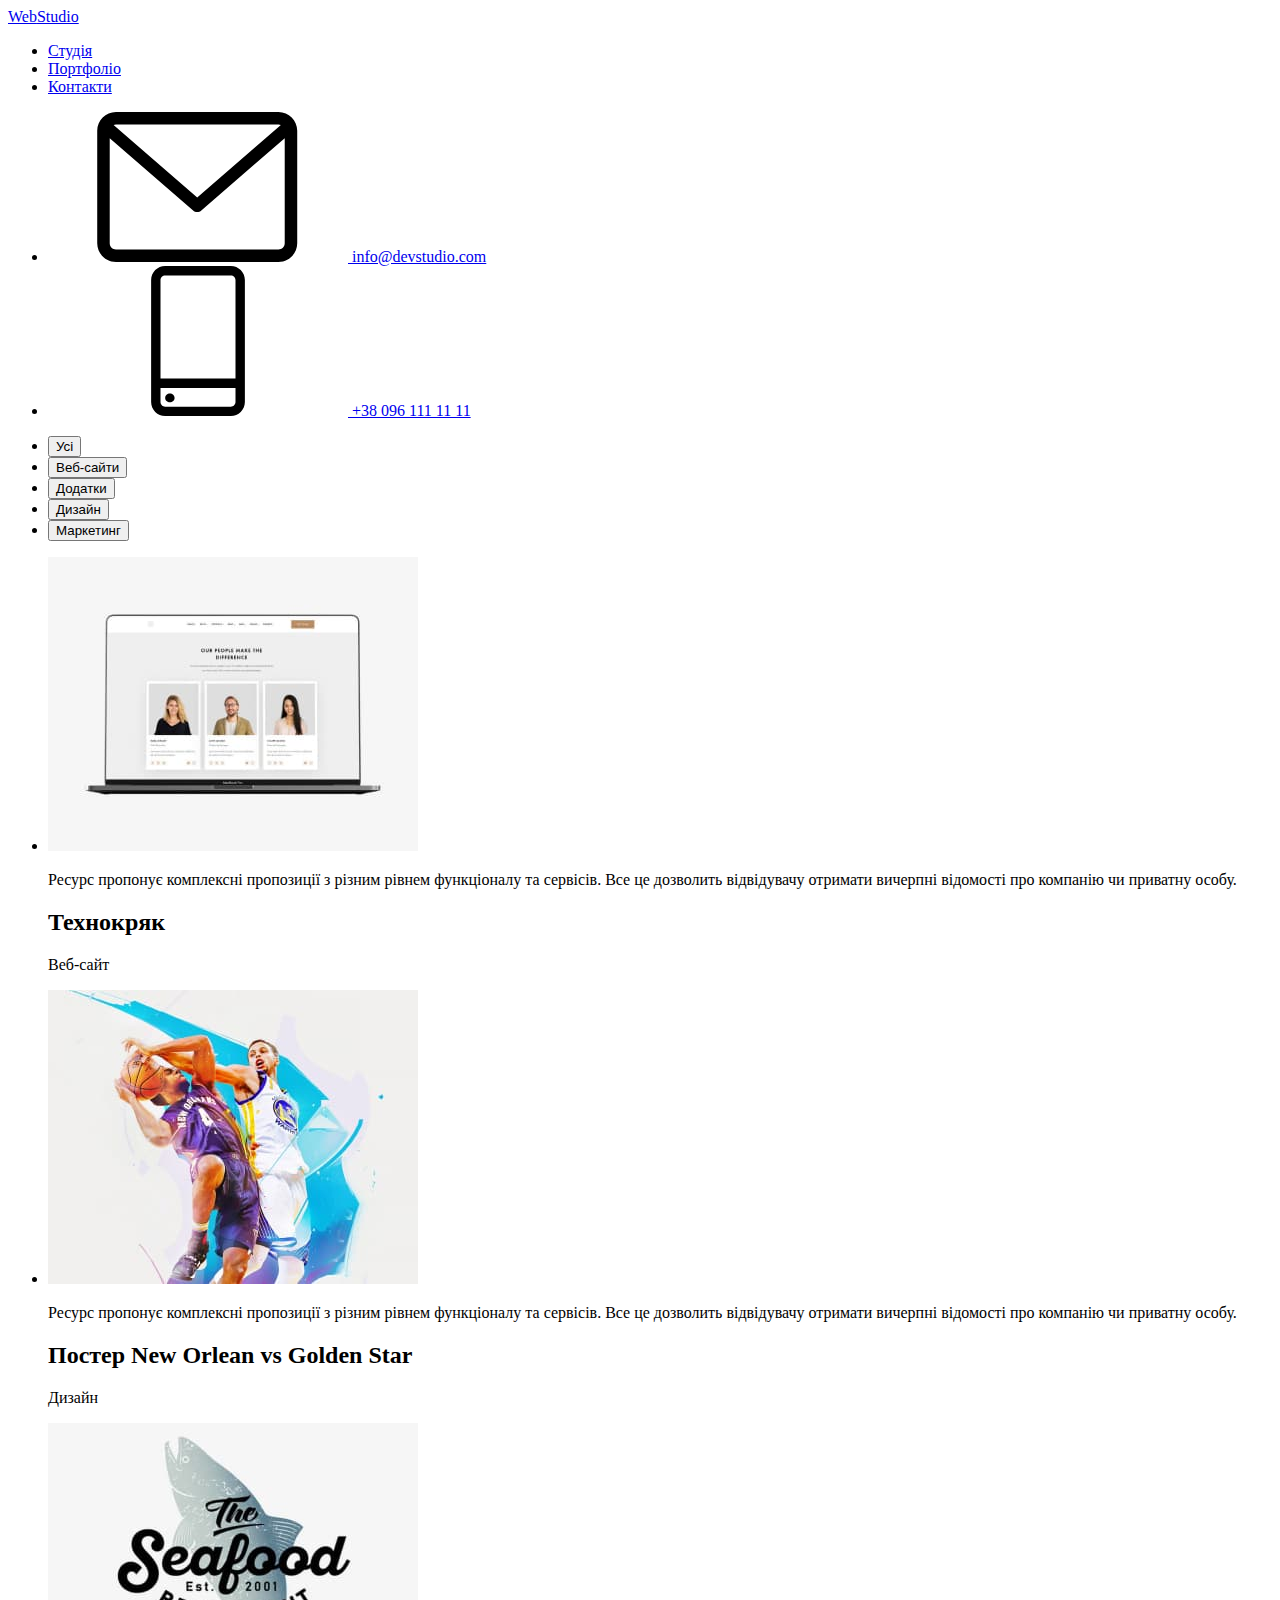
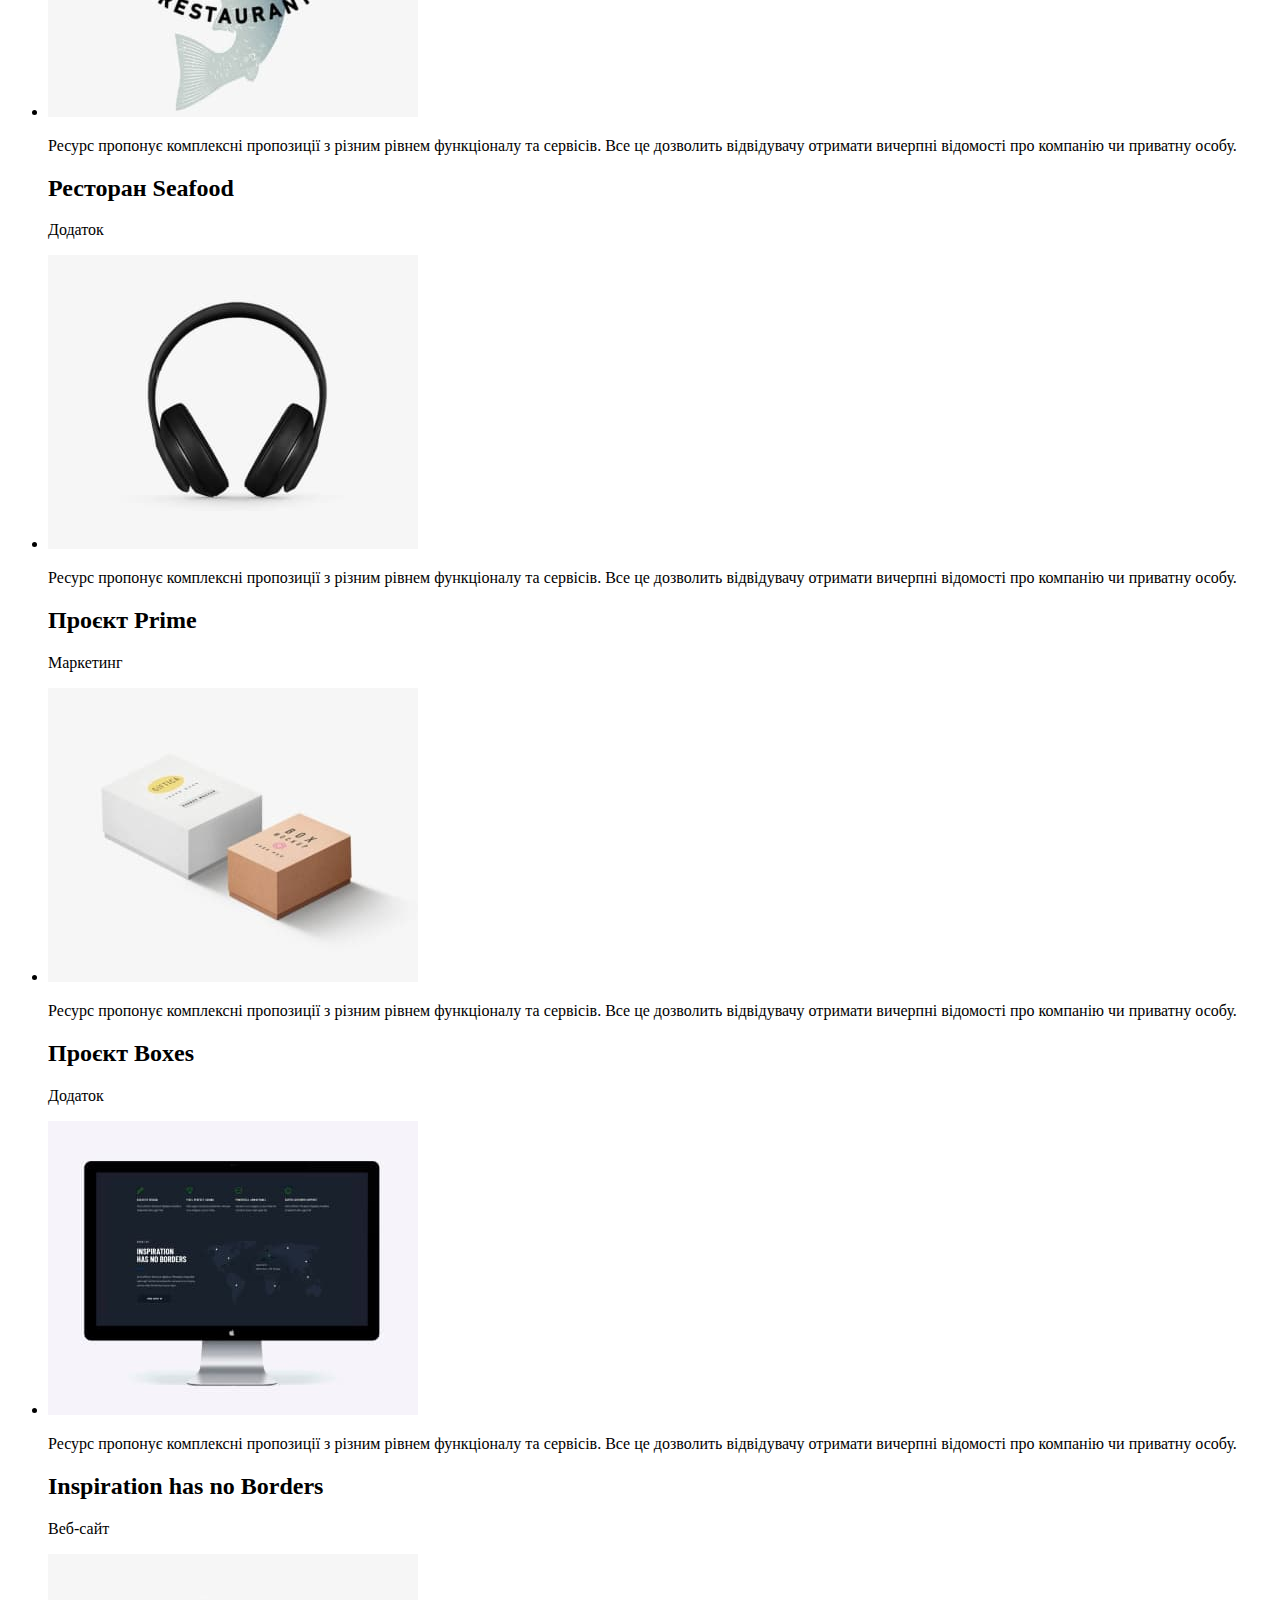
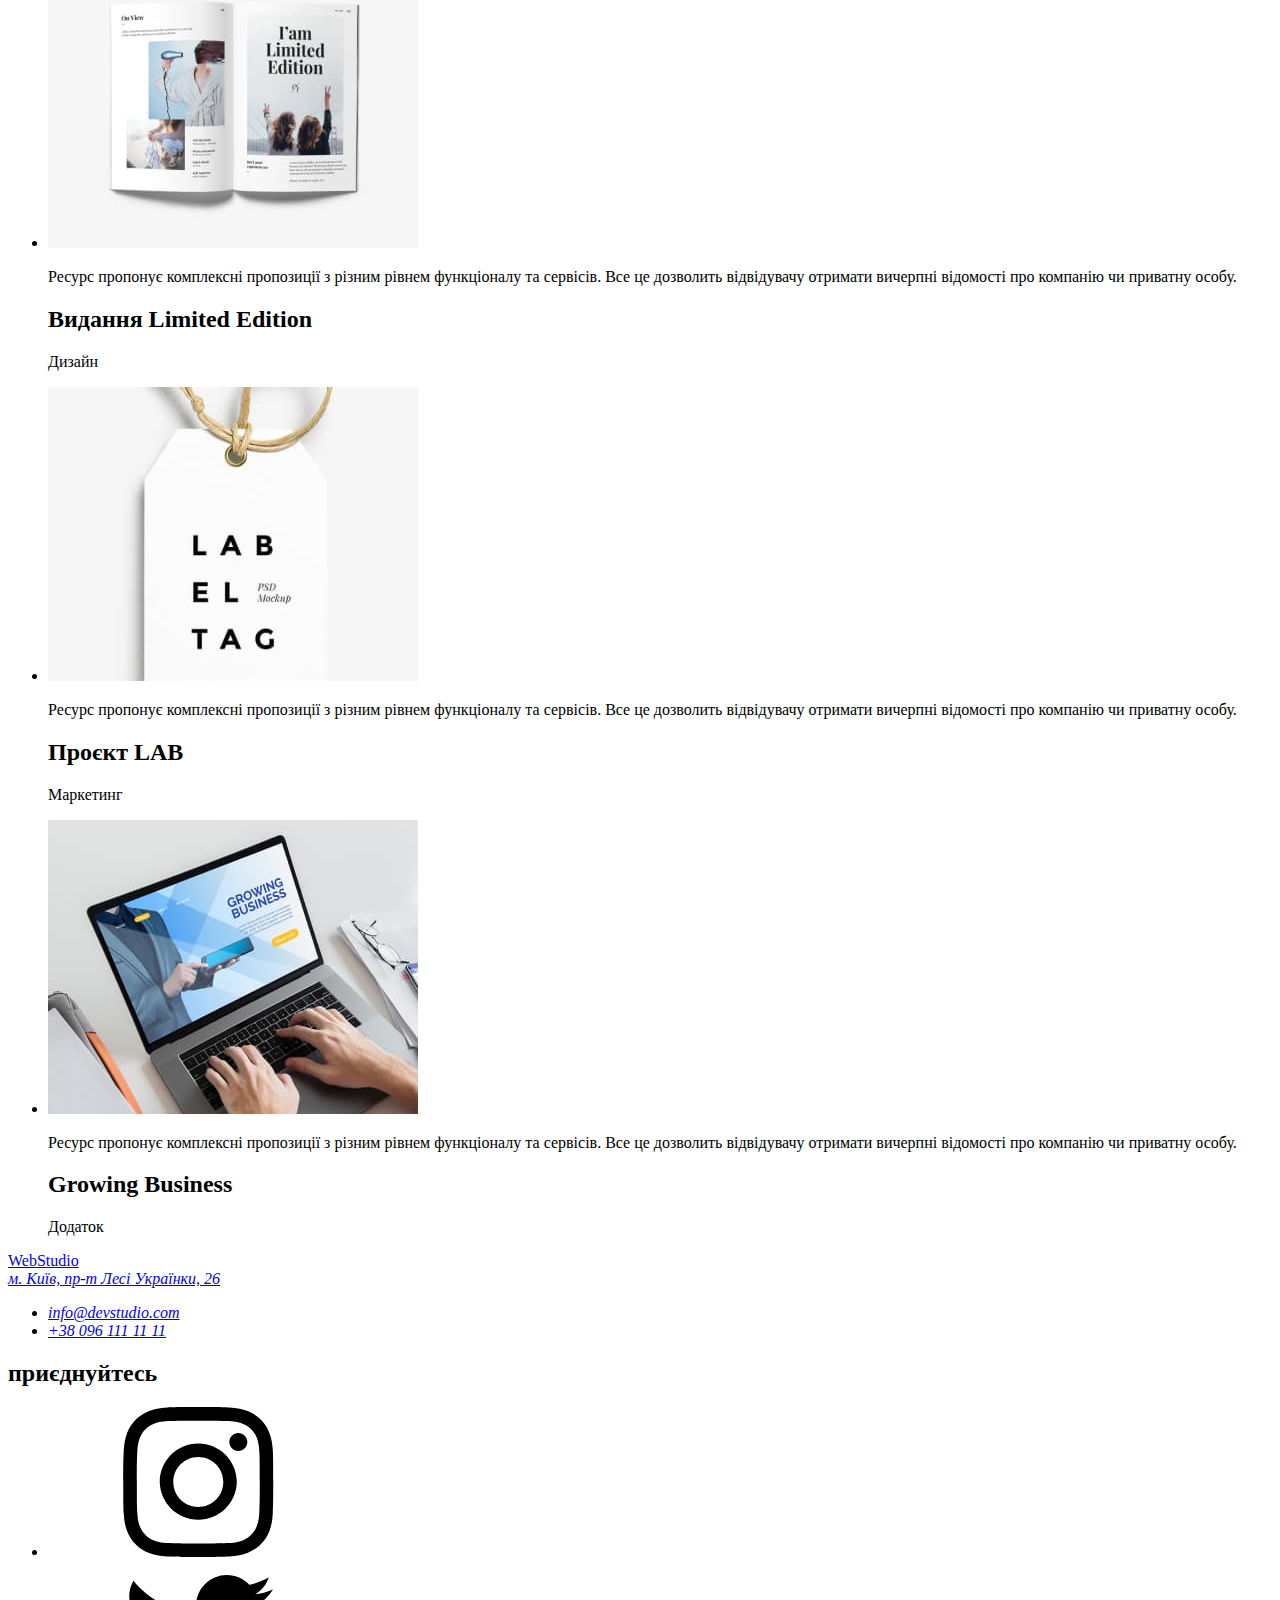
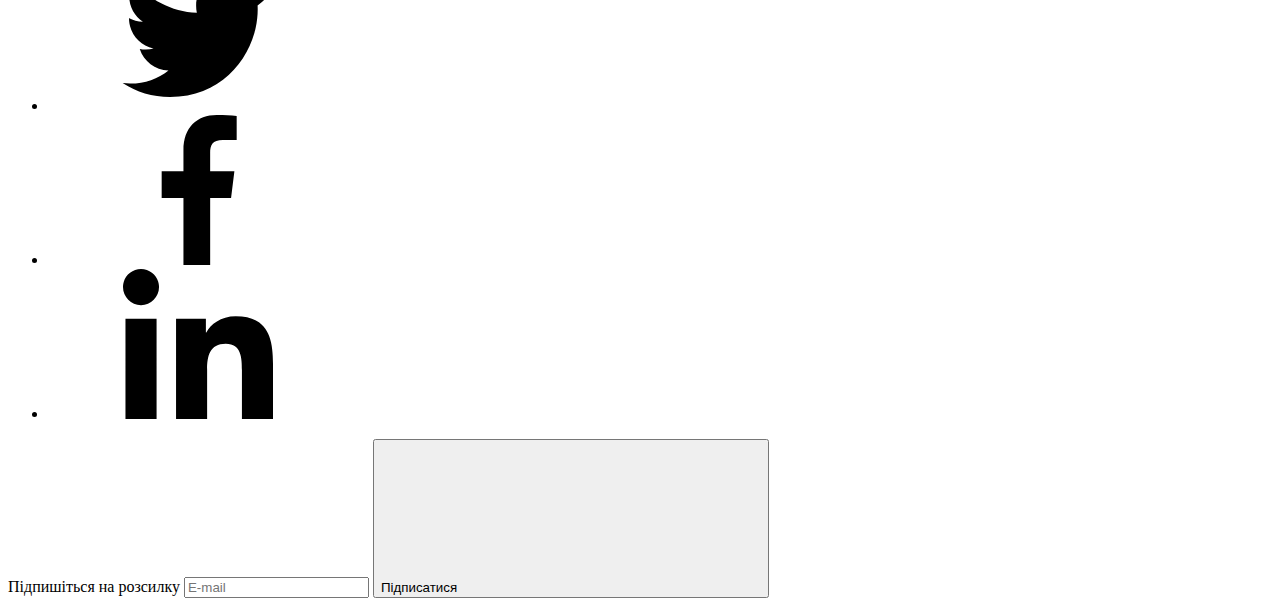
==== pages/portfolio.html @ e368ebe8 "merr" ====
<!DOCTYPE html>
<html lang="en">
  <head>
    <meta charset="UTF-8" />
    <meta name="viewport" content="width=device-width, initial-scale=1.0" />
    <title>WebStudio</title>
    <link rel="preconnect" href="https://fonts.googleapis.com" />
    <link rel="preconnect" href="https://fonts.gstatic.com" crossorigin />
    <link
    href="https://fonts.googleapis.com/css2?family=Raleway:ital,wght@0,100..900;1,100..900&family=Roboto:ital,wght@0,100;0,300;0,400;0,500;0,700;0,900;1,100;1,300;1,400;1,500;1,700;1,900&display=swap"
    rel="stylesheet"
    />
    <link rel="stylesheet" href="https://cdnjs.cloudflare.com/ajax/libs/modern-normalize/2.0.0/modern-normalize.min.css" integrity="sha512-4xo8blKMVCiXpTaLzQSLSw3KFOVPWhm/TRtuPVc4WG6kUgjH6J03IBuG7JZPkcWMxJ5huwaBpOpnwYElP/m6wg==" crossorigin="anonymous" referrerpolicy="no-referrer" />
    <link rel="stylesheet" href="../style/main.min.css" />
  </head>
  <body>
    <header class="header">
      <div class="container box">
        <a class="header-logo" href="/index.html"
          ><span class="header-web">Web</span>Studio</a
        >
        <nav class="header-nav">
          <ul class="nav-list">
            <li class="nav-link">
              <a class="nav-item " href="../index.html">Студія</a>
            </li>
            <li class="nav-link">
              <a class="nav-item current" href="../pages/portfolio.html">Портфоліо</a>
            </li>
            <li class="nav-link"><a class="nav-item" href="#">Контакти</a></li>
          </ul>
        </nav>
        <ul class="header-list">
          <li class="header-link">
              <a class="header-item" href="mailto:info@devstudio.com"
              > <svg class="header-icon head-svg">
              <use href="../images/symbol-defs.svg#icon-poshta"></use>
            </svg> <span class="header-span">info@devstudio.com</span></a>
          </li>
          <li class="hader-link">
            <a class="header-item" href="tel:+380961111111"
              ><svg class="header-icon">
              <use href="../images/symbol-defs.svg#icon-phone"></use>
            </svg> <span class="header-span"> +38 096 111 11 11</span></a>
          </li>
        </ul>
      </div>
    </header>
  <main class="main">
    <!-- Секція фото -->
    <section class="photo">
      <div class="container">
        <ul class="phooto-list">
          <li class="phooto-link">
            <button type="button" class="photo-btn">Усі</button>
          </li>
          <li class="phooto-link">
            <button type="button" class="photo-btn">Веб-сайти</button>
          </li>
          <li class="phooto-link">
            <button type="button" class="photo-btn">Додатки</button>
          </li>
          <li class="phooto-link">
            <button type="button" class="photo-btn">Дизайн</button>
          </li>
          <li class="phooto-link">
            <button type="button" class="photo-btn">Маркетинг</button>
          </li>
        </ul>
        <ul class="photo-list">
          <li class="photo-link">
            <div class="icon-bax">
            <img src="../images/tehnokruk.jpg" alt="Ноутбук" class="photo-img" />
            <div class="overlay">
              <p class="over-text">Ресурс пропонує комплексні пропозиції з різним рівнем функціоналу та сервісів. Все це дозволить відвідувачу отримати вичерпні відомості про компанію чи приватну особу.</p>
            </div>
            </div>
            <div class="photo-box">
            <h2 class="photo-title">Технокряк</h2>
            <p class="photo-text">Веб-сайт</p>
            </div>
          </li>
          <li class="photo-link">
            <div class="icon-bax">
            <img src="../images/basketball.jpg" alt="Баскетбол" class="photo-img" />
             <div class="overlay">
              <p class="over-text">Ресурс пропонує комплексні пропозиції з різним рівнем функціоналу та сервісів. Все це дозволить відвідувачу отримати вичерпні відомості про компанію чи приватну особу.</p>
            </div>
            </div>
            <div class="photo-box">
            <h2 class="photo-title">Постер New Orlean vs Golden Star</h2>
            <p class="photo-text">Дизайн</p>
            </div>
          </li>
          <li class="photo-link">
            <div class="icon-bax">
            <img
              src="../images/restoran_seafood.jpg"
              alt="Логотип Seafood"
              class="photo-img"
            />
             <div class="overlay">
              <p class="over-text">Ресурс пропонує комплексні пропозиції з різним рівнем функціоналу та сервісів. Все це дозволить відвідувачу отримати вичерпні відомості про компанію чи приватну особу.</p>
            </div>
            </div>
            <div class="photo-box">
            <h2 class="photo-title">Ресторан Seafood</h2>
            <p class="photo-text">Додаток</p>
            </div>
          </li>
          <li class="photo-link">
            <div class="icon-bax">
            <img
              src="../images/proekt_prime.jpg"
              alt="Навушники"
              class="photo-img"
            />
             <div class="overlay">
              <p class="over-text">Ресурс пропонує комплексні пропозиції з різним рівнем функціоналу та сервісів. Все це дозволить відвідувачу отримати вичерпні відомості про компанію чи приватну особу.</p>
            </div>
            </div>
            <div class="photo-box">
            <h2 class="photo-title">Проєкт Prime</h2>
            <p class="photo-text">Маркетинг</p>
            </div>
          </li>
          <li class="photo-link">
            <div class="icon-bax">
            <img src="../images/boxes.jpg" alt="Коробки" class="photo-img" />
             <div class="overlay">
              <p class="over-text">Ресурс пропонує комплексні пропозиції з різним рівнем функціоналу та сервісів. Все це дозволить відвідувачу отримати вичерпні відомості про компанію чи приватну особу.</p>
            </div>
            </div>
            <div class="photo-box">
            <h2 class="photo-title">Проєкт Boxes</h2>
            <p class="photo-text">Додаток</p>
            </div>
          </li>
          <li class="photo-link">
            <div class="icon-bax">
            <img src="../images/monitor.jpg" alt="Монітор" class="photo-img" />
             <div class="overlay">
              <p class="over-text">Ресурс пропонує комплексні пропозиції з різним рівнем функціоналу та сервісів. Все це дозволить відвідувачу отримати вичерпні відомості про компанію чи приватну особу.</p>
            </div>
            </div>
            <div class="photo-box">
            <h2 class="photo-title">Inspiration has no Borders</h2>
            <p class="photo-text">Веб-сайт</p>
            </div>
          </li>
          <li class="photo-link">
            <div class="icon-bax">
            <img
              src="../images/limited_edition.jpg"
              alt="Книга"
              class="photo-img"
            />
             <div class="overlay">
              <p class="over-text">Ресурс пропонує комплексні пропозиції з різним рівнем функціоналу та сервісів. Все це дозволить відвідувачу отримати вичерпні відомості про компанію чи приватну особу.</p>
            </div>
            </div>
            <div class="photo-box">
            <h2 class="photo-title">Видання Limited Edition</h2>
            <p class="photo-text">Дизайн</p>
            </div>
          </li>
          <li class="photo-link">
            <div class="icon-bax">
            <img src="../images/proekt_lab.jpg" alt="Label tag" class="photo-img" />
             <div class="overlay">
              <p class="over-text">Ресурс пропонує комплексні пропозиції з різним рівнем функціоналу та сервісів. Все це дозволить відвідувачу отримати вичерпні відомості про компанію чи приватну особу.</p>
            </div>
            </div>
            <div class="photo-box">
            <h2 class="photo-title">Проєкт LAB</h2>
            <p class="photo-text">Маркетинг</p>
            </div>
          </li>
          <li class="photo-link">
            <div class="icon-bax">
            <img
              src="../images/growing_business.jpg"
              alt="Друкуваня клавіатурою"
              class="photo-img"
            />
             <div class="overlay">
              <p class="over-text">Ресурс пропонує комплексні пропозиції з різним рівнем функціоналу та сервісів. Все це дозволить відвідувачу отримати вичерпні відомості про компанію чи приватну особу.</p>
            </div>
            </div>
            <div class="photo-box">
            <h2 class="photo-title">Growing Business</h2>
            <p class="photo-text">Додаток</p>
            </div>
          </li>
        </ul>
        </div>
      </section>
    </main>
    <footer class="footer">
      <div class="container footer-box">
        <div>
          <a class="footer-logo" href="/index.html"
            ><span class="footer-web">Web</span>Studio</a
          >
          <address class="footer-adress">
            <a
              class="footer-maps"
              href="https://www.google.com/maps/d/viewer?mid=10uSM3H-mIU3GznYo2szRIEphczw&hl=en_US&ll=50.42732700000001%2C30.538092&z=17"
              target="_blank"
              >м. Київ, пр-т Лесі Українки, 26</a
            >
            <ul class="footer-list">
              <li class="footer-link">
                <a class="footer-item" href="mailto:info@devstudio.com"
                  >info@devstudio.com</a
                >
              </li>
              <li class="footer-link">
                <a class="footer-item" href="tel:+380961111111"
                  >+38 096 111 11 11</a
                >
              </li>
            </ul>
          </address>
        </div>
        <div class="foot-box">
          <h2 class="foot-title">приєднуйтесь</h2>
          <ul class="foot-list">
            <li class="foot-link">
              <a
                href="https://www.instagram.com/"
                class="foot-item"
                target="_blank"
              >
                <svg class="foot-icon">
                  <use href="../images/symbol-defs.svg#icon-instagram"></use>
                </svg>
              </a>
            </li>
            <li class="foot-link">
              <a
                href="https://twitter.com/?lang=uk"
                class="foot-item"
                target="_blank"
              >
                <svg class="foot-icon">
                  <use href="../images/symbol-defs.svg#icon-twitter"></use>
                </svg>
              </a>
            </li>
            <li class="foot-link">
              <a
                href="https://www.facebook.com/?locale=uk_UA"
                class="foot-item"
                target="_blank"
              >
                <svg class="foot-icon">
                  <use href="../images/symbol-defs.svg#icon-facebook"></use>
                </svg>
              </a>
            </li>
            <li class="foot-link">
              <a
                href="https://ua.linkedin.com/"
                class="foot-item"
                target="_blank"
              >
                <svg class="foot-icon">
                  <use href="../images/symbol-defs.svg#icon-linkedin"></use>
                </svg>
              </a>
            </li>
          </ul>
        </div>
        <div class="div-form">
          <form class="footer-form">
            <label class="footer-lab">
              Підпишіться на розсилку
              <input type="email" class="footer-inp" required placeholder="E-mail">
            </label>
            <button type="submit" class="footer-btn">
              Підписатися
              <svg class="footer-icon">
                <use href="../images/symbol-defs.svg#icon-telegram">
                </use>
              </svg>
            </button>
          </form>
        </div>
      </div>
    </footer>
  </body>
</html>
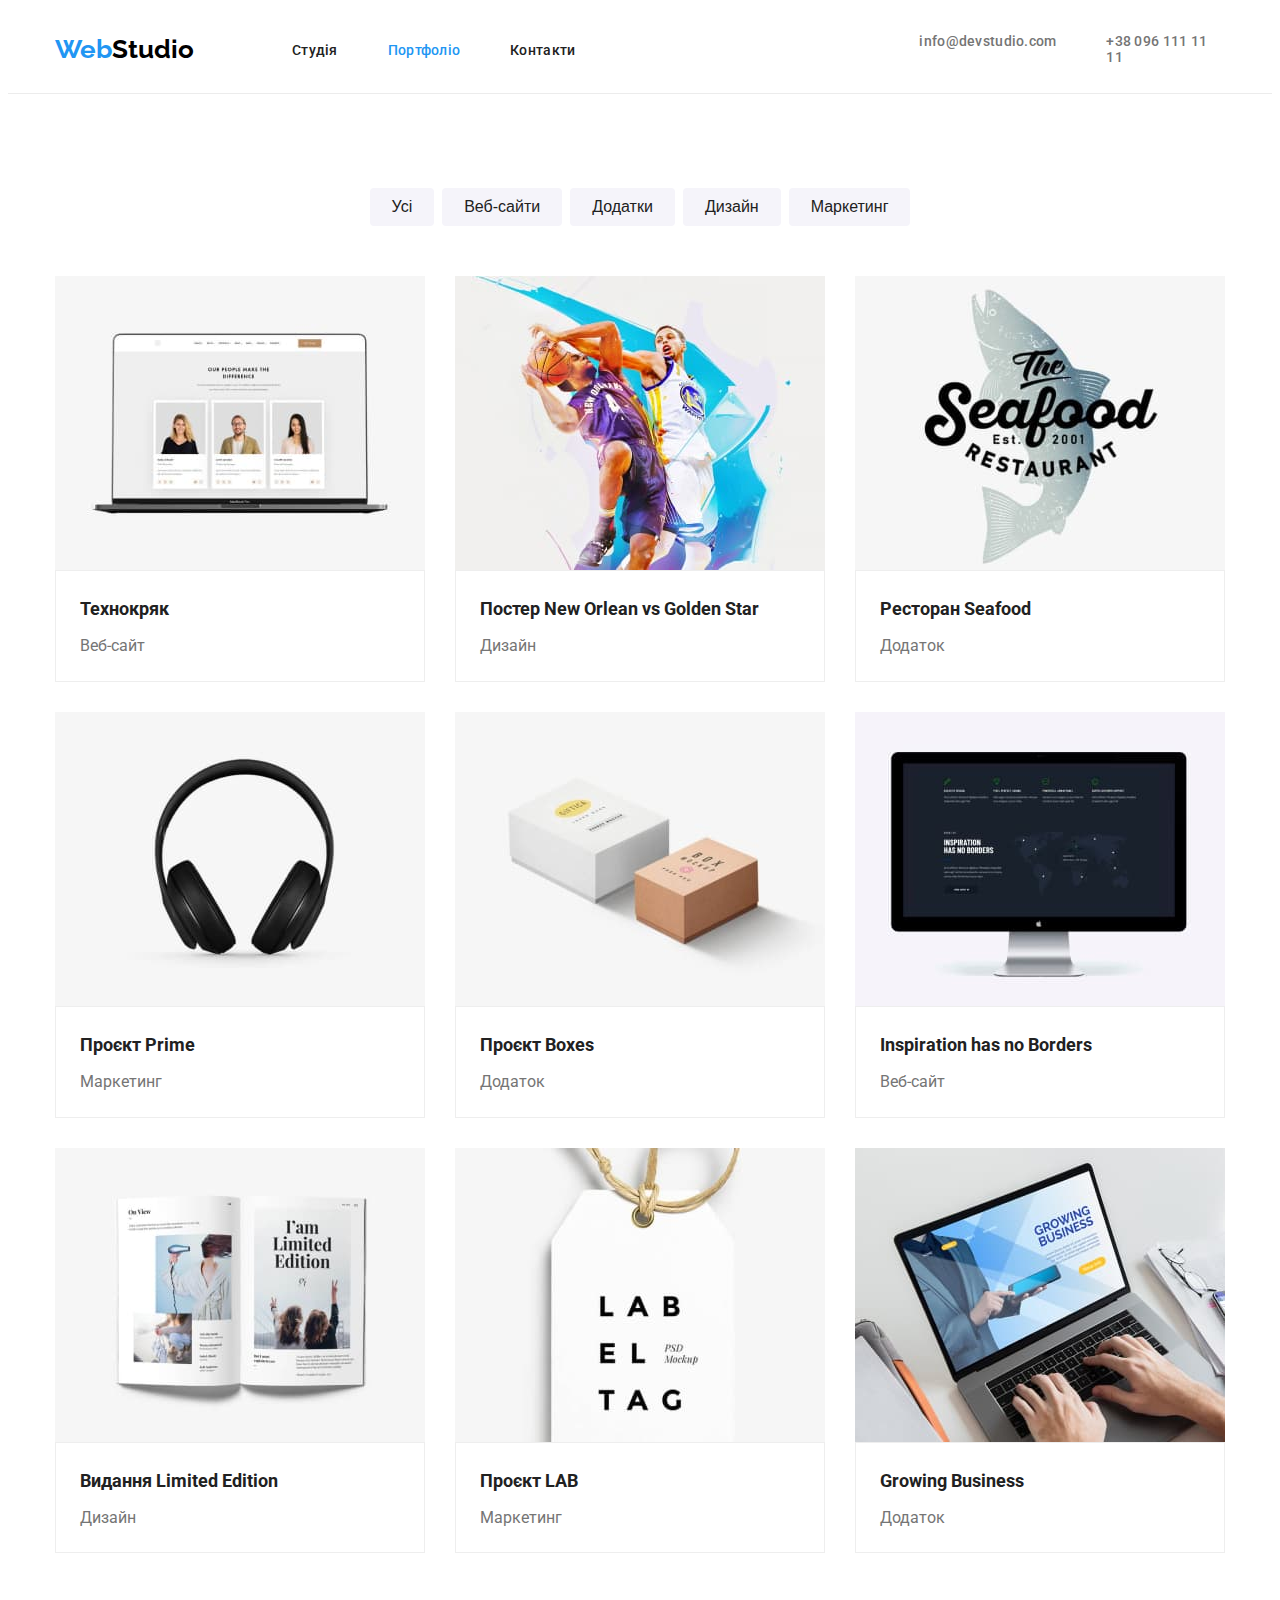
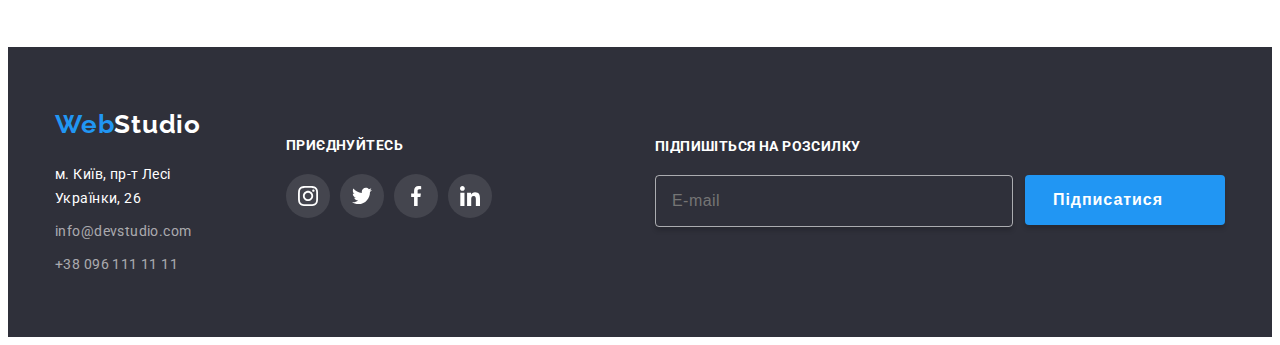
==== commit baf332af: "finish" ====
--- a/pages/portfolio.html
+++ b/pages/portfolio.html
@@ -14,34 +14,40 @@
     <link rel="stylesheet" href="../style/main.min.css" />
   </head>
   <body>
-    <header class="header">
+       <header class="header">
       <div class="container box">
-        <a class="header-logo" href="/index.html"
-          ><span class="header-web">Web</span>Studio</a
+        <a class="header__logo" href="/index.html"
+          ><span class="header__web">Web</span>Studio</a
         >
-        <nav class="header-nav">
-          <ul class="nav-list">
-            <li class="nav-link">
-              <a class="nav-item " href="../index.html">Студія</a>
-            </li>
-            <li class="nav-link">
-              <a class="nav-item current" href="../pages/portfolio.html">Портфоліо</a>
-            </li>
-            <li class="nav-link"><a class="nav-item" href="#">Контакти</a></li>
+        <nav class="header__nav">
+          <ul class="nav__list">
+            <li class="nav__item">
+              <a class="nav__link" href="../index.html">Студія</a>
+            </li>
+            <li class="nav__item">
+              <a class="nav__link current" href="../pages/portfolio.html">Портфоліо</a>
+            </li>
+            <li class="nav__item">
+              <a class="nav__link" href="#">Контакти</a>
+            </li>
           </ul>
         </nav>
-        <ul class="header-list">
-          <li class="header-link">
-              <a class="header-item" href="mailto:info@devstudio.com"
-              > <svg class="header-icon head-svg">
-              <use href="../images/symbol-defs.svg#icon-poshta"></use>
-            </svg> <span class="header-span">info@devstudio.com</span></a>
-          </li>
-          <li class="hader-link">
-            <a class="header-item" href="tel:+380961111111"
-              ><svg class="header-icon">
-              <use href="../images/symbol-defs.svg#icon-phone"></use>
-            </svg> <span class="header-span"> +38 096 111 11 11</span></a>
+        <ul class="header__list">
+          <li class="header__item">
+            <a class="header__link" href="mailto:info@devstudio.com">
+              <svg class="header__icon head__svg">
+                <use href="./images/symbol-defs.svg#icon-poshta"></use>
+              </svg>
+              <span class="header__span">info@devstudio.com</span></a
+            >
+          </li>
+          <li class="header__item">
+            <a class="header__link" href="tel:+380961111111"
+              ><svg class="header__icon">
+                <use href="./images/symbol-defs.svg#icon-phone"></use>
+              </svg>
+              <span class="header__span"> +38 096 111 11 11</span></a
+            >
           </li>
         </ul>
       </div>
@@ -50,222 +56,222 @@
     <!-- Секція фото -->
     <section class="photo">
       <div class="container">
-        <ul class="phooto-list">
-          <li class="phooto-link">
-            <button type="button" class="photo-btn">Усі</button>
-          </li>
-          <li class="phooto-link">
-            <button type="button" class="photo-btn">Веб-сайти</button>
-          </li>
-          <li class="phooto-link">
-            <button type="button" class="photo-btn">Додатки</button>
-          </li>
-          <li class="phooto-link">
-            <button type="button" class="photo-btn">Дизайн</button>
-          </li>
-          <li class="phooto-link">
-            <button type="button" class="photo-btn">Маркетинг</button>
+        <ul class="photo__leest">
+          <li class="phooto__link">
+            <button type="button" class="photo__btn">Усі</button>
+          </li>
+          <li class="phooto__link">
+            <button type="button" class="photo__btn">Веб-сайти</button>
+          </li>
+          <li class="phooto__link">
+            <button type="button" class="photo__btn">Додатки</button>
+          </li>
+          <li class="phooto__link">
+            <button type="button" class="photo__btn">Дизайн</button>
+          </li>
+          <li class="phooto__link">
+            <button type="button" class="photo__btn">Маркетинг</button>
           </li>
         </ul>
-        <ul class="photo-list">
-          <li class="photo-link">
-            <div class="icon-bax">
-            <img src="../images/tehnokruk.jpg" alt="Ноутбук" class="photo-img" />
+        <ul class="photo__list">
+          <li class="photo__link">
+            <div class="photo__bax">
+            <img src="../images/tehnokruk.jpg" alt="Ноутбук" class="photo__img" />
             <div class="overlay">
-              <p class="over-text">Ресурс пропонує комплексні пропозиції з різним рівнем функціоналу та сервісів. Все це дозволить відвідувачу отримати вичерпні відомості про компанію чи приватну особу.</p>
-            </div>
-            </div>
-            <div class="photo-box">
-            <h2 class="photo-title">Технокряк</h2>
-            <p class="photo-text">Веб-сайт</p>
-            </div>
-          </li>
-          <li class="photo-link">
-            <div class="icon-bax">
-            <img src="../images/basketball.jpg" alt="Баскетбол" class="photo-img" />
-             <div class="overlay">
-              <p class="over-text">Ресурс пропонує комплексні пропозиції з різним рівнем функціоналу та сервісів. Все це дозволить відвідувачу отримати вичерпні відомості про компанію чи приватну особу.</p>
-            </div>
-            </div>
-            <div class="photo-box">
-            <h2 class="photo-title">Постер New Orlean vs Golden Star</h2>
-            <p class="photo-text">Дизайн</p>
-            </div>
-          </li>
-          <li class="photo-link">
-            <div class="icon-bax">
+              <p class="over__text">Ресурс пропонує комплексні пропозиції з різним рівнем функціоналу та сервісів. Все це дозволить відвідувачу отримати вичерпні відомості про компанію чи приватну особу.</p>
+            </div>
+            </div>
+            <div class="photo__box">
+            <h2 class="photo__title">Технокряк</h2>
+            <p class="photo__text">Веб-сайт</p>
+            </div>
+          </li>
+          <li class="photo__link">
+            <div class="photo__bax">
+            <img src="../images/basketball.jpg" alt="Баскетбол" class="photo__img" />
+             <div class="overlay">
+              <p class="over__text">Ресурс пропонує комплексні пропозиції з різним рівнем функціоналу та сервісів. Все це дозволить відвідувачу отримати вичерпні відомості про компанію чи приватну особу.</p>
+            </div>
+            </div>
+            <div class="photo__box">
+            <h2 class="photo__title">Постер New Orlean vs Golden Star</h2>
+            <p class="photo__text">Дизайн</p>
+            </div>
+          </li>
+          <li class="photo__link">
+            <div class="photo__bax">
             <img
               src="../images/restoran_seafood.jpg"
               alt="Логотип Seafood"
-              class="photo-img"
+              class="photo__img"
             />
              <div class="overlay">
-              <p class="over-text">Ресурс пропонує комплексні пропозиції з різним рівнем функціоналу та сервісів. Все це дозволить відвідувачу отримати вичерпні відомості про компанію чи приватну особу.</p>
-            </div>
-            </div>
-            <div class="photo-box">
-            <h2 class="photo-title">Ресторан Seafood</h2>
-            <p class="photo-text">Додаток</p>
-            </div>
-          </li>
-          <li class="photo-link">
-            <div class="icon-bax">
+              <p class="over__text">Ресурс пропонує комплексні пропозиції з різним рівнем функціоналу та сервісів. Все це дозволить відвідувачу отримати вичерпні відомості про компанію чи приватну особу.</p>
+            </div>
+            </div>
+            <div class="photo__box">
+            <h2 class="photo__title">Ресторан Seafood</h2>
+            <p class="photo__text">Додаток</p>
+            </div>
+          </li>
+          <li class="photo__link">
+            <div class="photo__bax">
             <img
               src="../images/proekt_prime.jpg"
               alt="Навушники"
-              class="photo-img"
+              class="photo__img"
             />
              <div class="overlay">
-              <p class="over-text">Ресурс пропонує комплексні пропозиції з різним рівнем функціоналу та сервісів. Все це дозволить відвідувачу отримати вичерпні відомості про компанію чи приватну особу.</p>
-            </div>
-            </div>
-            <div class="photo-box">
-            <h2 class="photo-title">Проєкт Prime</h2>
-            <p class="photo-text">Маркетинг</p>
-            </div>
-          </li>
-          <li class="photo-link">
-            <div class="icon-bax">
-            <img src="../images/boxes.jpg" alt="Коробки" class="photo-img" />
-             <div class="overlay">
-              <p class="over-text">Ресурс пропонує комплексні пропозиції з різним рівнем функціоналу та сервісів. Все це дозволить відвідувачу отримати вичерпні відомості про компанію чи приватну особу.</p>
-            </div>
-            </div>
-            <div class="photo-box">
-            <h2 class="photo-title">Проєкт Boxes</h2>
-            <p class="photo-text">Додаток</p>
-            </div>
-          </li>
-          <li class="photo-link">
-            <div class="icon-bax">
-            <img src="../images/monitor.jpg" alt="Монітор" class="photo-img" />
-             <div class="overlay">
-              <p class="over-text">Ресурс пропонує комплексні пропозиції з різним рівнем функціоналу та сервісів. Все це дозволить відвідувачу отримати вичерпні відомості про компанію чи приватну особу.</p>
-            </div>
-            </div>
-            <div class="photo-box">
-            <h2 class="photo-title">Inspiration has no Borders</h2>
-            <p class="photo-text">Веб-сайт</p>
-            </div>
-          </li>
-          <li class="photo-link">
-            <div class="icon-bax">
+              <p class="over__text">Ресурс пропонує комплексні пропозиції з різним рівнем функціоналу та сервісів. Все це дозволить відвідувачу отримати вичерпні відомості про компанію чи приватну особу.</p>
+            </div>
+            </div>
+            <div class="photo__box">
+            <h2 class="photo__title">Проєкт Prime</h2>
+            <p class="photo__text">Маркетинг</p>
+            </div>
+          </li>
+          <li class="photo__link">
+            <div class="photo__bax">
+            <img src="../images/boxes.jpg" alt="Коробки" class="photo__img" />
+             <div class="overlay">
+              <p class="over__text">Ресурс пропонує комплексні пропозиції з різним рівнем функціоналу та сервісів. Все це дозволить відвідувачу отримати вичерпні відомості про компанію чи приватну особу.</p>
+            </div>
+            </div>
+            <div class="photo__box">
+            <h2 class="photo__title">Проєкт Boxes</h2>
+            <p class="photo__text">Додаток</p>
+            </div>
+          </li>
+          <li class="photo__link">
+            <div class="photo__bax">
+            <img src="../images/monitor.jpg" alt="Монітор" class="photo__img" />
+             <div class="overlay">
+              <p class="over__text">Ресурс пропонує комплексні пропозиції з різним рівнем функціоналу та сервісів. Все це дозволить відвідувачу отримати вичерпні відомості про компанію чи приватну особу.</p>
+            </div>
+            </div>
+            <div class="photo__box">
+            <h2 class="photo__title">Inspiration has no Borders</h2>
+            <p class="photo__text">Веб-сайт</p>
+            </div>
+          </li>
+          <li class="photo__link">
+            <div class="photo__bax">
             <img
               src="../images/limited_edition.jpg"
               alt="Книга"
-              class="photo-img"
+              class="photo__img"
             />
              <div class="overlay">
-              <p class="over-text">Ресурс пропонує комплексні пропозиції з різним рівнем функціоналу та сервісів. Все це дозволить відвідувачу отримати вичерпні відомості про компанію чи приватну особу.</p>
-            </div>
-            </div>
-            <div class="photo-box">
-            <h2 class="photo-title">Видання Limited Edition</h2>
-            <p class="photo-text">Дизайн</p>
-            </div>
-          </li>
-          <li class="photo-link">
-            <div class="icon-bax">
-            <img src="../images/proekt_lab.jpg" alt="Label tag" class="photo-img" />
-             <div class="overlay">
-              <p class="over-text">Ресурс пропонує комплексні пропозиції з різним рівнем функціоналу та сервісів. Все це дозволить відвідувачу отримати вичерпні відомості про компанію чи приватну особу.</p>
-            </div>
-            </div>
-            <div class="photo-box">
-            <h2 class="photo-title">Проєкт LAB</h2>
-            <p class="photo-text">Маркетинг</p>
-            </div>
-          </li>
-          <li class="photo-link">
-            <div class="icon-bax">
+              <p class="over__text">Ресурс пропонує комплексні пропозиції з різним рівнем функціоналу та сервісів. Все це дозволить відвідувачу отримати вичерпні відомості про компанію чи приватну особу.</p>
+            </div>
+            </div>
+            <div class="photo__box">
+            <h2 class="photo__title">Видання Limited Edition</h2>
+            <p class="photo__text">Дизайн</p>
+            </div>
+          </li>
+          <li class="photo__link">
+            <div class="photo__bax">
+            <img src="../images/proekt_lab.jpg" alt="Label tag" class="photo__img" />
+             <div class="overlay">
+              <p class="over__text">Ресурс пропонує комплексні пропозиції з різним рівнем функціоналу та сервісів. Все це дозволить відвідувачу отримати вичерпні відомості про компанію чи приватну особу.</p>
+            </div>
+            </div>
+            <div class="photo__box">
+            <h2 class="photo__title">Проєкт LAB</h2>
+            <p class="photo__text">Маркетинг</p>
+            </div>
+          </li>
+          <li class="photo__link">
+            <div class="photo__bax">
             <img
               src="../images/growing_business.jpg"
               alt="Друкуваня клавіатурою"
-              class="photo-img"
+              class="photo__img"
             />
              <div class="overlay">
-              <p class="over-text">Ресурс пропонує комплексні пропозиції з різним рівнем функціоналу та сервісів. Все це дозволить відвідувачу отримати вичерпні відомості про компанію чи приватну особу.</p>
-            </div>
-            </div>
-            <div class="photo-box">
-            <h2 class="photo-title">Growing Business</h2>
-            <p class="photo-text">Додаток</p>
+              <p class="over__text">Ресурс пропонує комплексні пропозиції з різним рівнем функціоналу та сервісів. Все це дозволить відвідувачу отримати вичерпні відомості про компанію чи приватну особу.</p>
+            </div>
+            </div>
+            <div class="photo__box">
+            <h2 class="photo__title">Growing Business</h2>
+            <p class="photo__text">Додаток</p>
             </div>
           </li>
         </ul>
         </div>
       </section>
     </main>
-    <footer class="footer">
-      <div class="container footer-box">
+     <footer class="footer">
+      <div class="container footer__box">
         <div>
-          <a class="footer-logo" href="/index.html"
-            ><span class="footer-web">Web</span>Studio</a
+          <a class="footer__logo" href="/index.html"
+            ><span class="footer__web">Web</span>Studio</a
           >
-          <address class="footer-adress">
+          <address class="footer__adress">
             <a
-              class="footer-maps"
+              class="footer__maps"
               href="https://www.google.com/maps/d/viewer?mid=10uSM3H-mIU3GznYo2szRIEphczw&hl=en_US&ll=50.42732700000001%2C30.538092&z=17"
               target="_blank"
               >м. Київ, пр-т Лесі Українки, 26</a
             >
-            <ul class="footer-list">
-              <li class="footer-link">
-                <a class="footer-item" href="mailto:info@devstudio.com"
+            <ul class="footer__list">
+              <li class="footer__link">
+                <a class="footer__item" href="mailto:info@devstudio.com"
                   >info@devstudio.com</a
                 >
               </li>
-              <li class="footer-link">
-                <a class="footer-item" href="tel:+380961111111"
+              <li class="footer__link">
+                <a class="footer__item" href="tel:+380961111111"
                   >+38 096 111 11 11</a
                 >
               </li>
             </ul>
           </address>
         </div>
-        <div class="foot-box">
-          <h2 class="foot-title">приєднуйтесь</h2>
-          <ul class="foot-list">
-            <li class="foot-link">
+        <div class="foot">
+          <h2 class="foot__title">приєднуйтесь</h2>
+          <ul class="foot__list">
+            <li class="foot__link">
               <a
                 href="https://www.instagram.com/"
-                class="foot-item"
+                class="foot__item"
                 target="_blank"
               >
-                <svg class="foot-icon">
+                <svg class="foot__icon">
                   <use href="../images/symbol-defs.svg#icon-instagram"></use>
                 </svg>
               </a>
             </li>
-            <li class="foot-link">
+            <li class="foot__link">
               <a
                 href="https://twitter.com/?lang=uk"
-                class="foot-item"
+                class="foot__item"
                 target="_blank"
               >
-                <svg class="foot-icon">
+                <svg class="foot__icon">
                   <use href="../images/symbol-defs.svg#icon-twitter"></use>
                 </svg>
               </a>
             </li>
-            <li class="foot-link">
+            <li class="foot__link">
               <a
                 href="https://www.facebook.com/?locale=uk_UA"
-                class="foot-item"
+                class="foot__item"
                 target="_blank"
               >
-                <svg class="foot-icon">
+                <svg class="foot__icon">
                   <use href="../images/symbol-defs.svg#icon-facebook"></use>
                 </svg>
               </a>
             </li>
-            <li class="foot-link">
+            <li class="foot__link">
               <a
                 href="https://ua.linkedin.com/"
-                class="foot-item"
+                class="foot__item"
                 target="_blank"
               >
-                <svg class="foot-icon">
+                <svg class="foot__icon">
                   <use href="../images/symbol-defs.svg#icon-linkedin"></use>
                 </svg>
               </a>
@@ -273,15 +279,15 @@
           </ul>
         </div>
         <div class="div-form">
-          <form class="footer-form">
-            <label class="footer-lab">
+          <form class="footer__form">
+            <label class="footer__lab">
               Підпишіться на розсилку
-              <input type="email" class="footer-inp" required placeholder="E-mail">
+              <input type="email" class="footer__inp" required placeholder="E-mail">
             </label>
-            <button type="submit" class="footer-btn">
+            <button type="submit" class="footer__btn">
               Підписатися
-              <svg class="footer-icon">
-                <use href="../images/symbol-defs.svg#icon-telegram">
+              <svg class="footer__icon">
+                <use href="../images/symbol-defs.svg">
                 </use>
               </svg>
             </button>
--- a/style/main.min.css
+++ b/style/main.min.css
@@ -0,0 +1 @@
+body{font-family:"Roboto"}.container{width:1200px;padding-right:15px;padding-left:15px;margin:0 auto}*,::after,::before{box-sizing:border-box}img{display:block}h1,h2,h3,h4,p{margin:0;padding:0}ul{list-style:none;margin:0;padding:0}a{text-decoration:none}button{cursor:pointer;border:none}.header{background-color:#fff;padding-top:24px;padding-bottom:25px}.header__logo{color:#000;font-family:"Raleway";font-size:26px;font-weight:700;line-height:1.38;margin-right:93px;width:145px}.header__web{color:#2196f3;font-family:"Raleway";font-size:26px;font-weight:700;line-height:1.38}.header__list{display:flex;gap:30px}.header__link{color:#757575;font-size:14px;font-weight:500;line-height:1.14;letter-spacing:.28px;display:flex;align-items:center;gap:10px}.header__link:last-child{margin-right:0px}.header__link:hover,.header__link:focus{transition-property:color;transition-duration:250ms;transition-timing-function:cubic-bezier(0.4, 0, 0.2, 1);transition-delay:0;color:#2196f3}.header__link:hover .header__icon,.header__link:focus .header__icon{fill:#2196f3;transition-property:fill;transition-duration:250ms;transition-timing-function:cubic-bezier(0.4, 0, 0.2, 1);transition-delay:0}.header__icon{width:10px;height:16px;fill:#757575}.header__icon.head__svg{width:16px;height:12px}.box{display:flex;align-items:center}.nav__list{display:flex;gap:50px;margin-right:318px}.nav__item{position:relative}.nav__link{color:#212121;font-size:14px;font-weight:500;line-height:1.14;letter-spacing:.28px}.nav__link:hover,.nav__link:focus{color:#2196f3;transition-property:color;transition-duration:250ms;transition-timing-function:cubic-bezier(0.4, 0, 0.2, 1);transition-delay:0}.current{color:#2196f3}.current:hover:after,.current:focus:after{content:"";width:100%;height:4px;border-radius:2px;background:#2196f3;position:absolute;top:48px;left:0px;transition-property:background-color;transition-duration:250ms;transition-timing-function:cubic-bezier(0.4, 0, 0.2, 1);transition-delay:0}.hero{padding-top:200px;padding-bottom:200px;text-align:center;background-image:linear-gradient(rgba(47, 48, 58, 0.4), rgba(47, 48, 58, 0.4)),url(../images/fons.jpg);background-repeat:no-repeat;background-size:cover}.hero__title{color:#fff;font-size:44px;font-weight:900;line-height:1.36;text-transform:uppercase;width:696px;margin-bottom:30px;margin-left:auto;margin-right:auto}.hero__button{color:#fff;text-align:center;font-size:16px;font-weight:700;line-height:1.87;letter-spacing:.96px;background-color:#2196f3;padding:10px 32px;border:0;border-radius:4px;box-shadow:0px 4px 4px 0px rgba(0,0,0,.15)}.advantages{background-color:#fff;padding-top:94px}.advantages__list{display:flex;gap:30px}.advantages__item::before{content:"";border-radius:4px;background:#f5f4fa;width:270px;height:120px;display:block;background-image:url(../images/antenna.png);background-repeat:no-repeat;background-position:center;margin-bottom:30px}.advantages__item::before:nth-child(2)::before{background-image:url(../images/clock.png)}.advantages__item::before:nth-child(3)::before{background-image:url(../images/diagram.png)}.advantages__item::before:nth-child(4)::before{background-image:url(../images/astronaut.png)}.advantages__title{color:#212121;font-size:14px;font-weight:700;line-height:1.14;text-transform:uppercase;margin-bottom:10px}.advantages__text{color:#757575;font-size:14px;font-weight:400;line-height:1.71;width:270px}.affairs{background-color:#fff;padding-top:94px;padding-bottom:94px}.affairs__list{display:flex;gap:30px}.affairs__item{position:relative}.affairs__title{color:#212121;font-size:36px;font-weight:700;line-height:1.16;text-align:center;margin-bottom:50px}.affairs__img{width:370px}.affairs__box{width:370px;height:70px;display:flex;justify-content:center;align-items:center;background:rgba(47,48,58,.8);position:absolute;bottom:0}.affairs__text{color:#fff;font-size:14px;font-weight:700;line-height:1.14;letter-spacing:.42px;text-transform:uppercase}.comand{background-color:#f5f4fa;padding-top:94px;padding-bottom:94px;text-align:center}.comand__list{display:flex;gap:30px;max-width:1200px}.comand__item{border-radius:0px 0px 4px 4px;box-shadow:0px 1px 3px 0px rgba(0,0,0,.12),0px 1px 1px 0px rgba(0,0,0,.14),0px 2px 1px 0px rgba(0,0,0,.2)}.comand__box{border-radius:0px 0px 4px 4px;background:#fff;width:270px;padding-top:30px;padding-bottom:30px}.comand__img{width:270px}.comand__title{color:#212121;font-size:36px;font-weight:700;line-height:1.16;margin-bottom:50px;letter-spacing:1.08px}.comand__description{color:#212121;font-size:16px;font-weight:500;line-height:1.18}.comand__text{color:#757575;font-size:16px;font-weight:400;line-height:1.18;margin-top:10px;margin-bottom:16px}.comand__leest{display:flex;gap:10px;justify-content:center;align-items:center}.comand__eatem{display:flex;align-items:center;justify-content:center;padding:12px}.comand__eatem:hover,.comand__eatem:focus{outline:#2196f3;border-radius:50%;background-color:#2196f3;transition:background-color 250ms cubic-bezier(0.4, 0, 0.2, 1)}.comand__eatem:hover .comand__icon,.comand__eatem:focus .comand__icon{fill:#fff;transition:fill 250ms cubic-bezier(0.4, 0, 0.2, 1);animation:move-box 250ms initial}@keyframes move-box{0%{transform:rotate(0)}100%{transform:rotate(360deg)}}.comand__icon{width:20px;height:20px;fill:#afb1b8}.customers{padding-top:94px;padding-bottom:94px}.customers__list{display:flex;justify-content:center;align-items:center;gap:30px;position:relative}.customers__title{color:#212121;text-align:center;font-size:36px;font-weight:700;line-height:1.16;letter-spacing:1.08px;margin-bottom:50px}.customers__link{display:flex;justify-content:center;align-items:center;width:170px;height:92px;border-radius:4px;border:1px solid #afb1b8}.customers__link:hover,.customers__link:focus{outline:1px solid #2196f3;border:none;transition-property:border-color;transition-duration:250ms;transition-timing-function:cubic-bezier(0.4, 0, 0.2, 1);transition-delay:0}.customers__link:hover .customers__icon,.customers__link:focus .customers__icon{fill:#2196f3;transition-property:fill;transition-duration:250ms;transition-timing-function:cubic-bezier(0.4, 0, 0.2, 1);transition-delay:0}.customers__icon{width:106px;height:60px;fill:#afb1b8}.footer{background-color:#2f303a;padding-top:60px;padding-bottom:60px}.footer__box{display:flex;gap:70px;align-items:center}.footer__logo{color:#fff;font-family:"Raleway";font-size:26px;font-weight:700;line-height:1.38;letter-spacing:.78px}.footer__web{color:#2196f3;font-family:"Raleway";font-size:26px;font-weight:700;line-height:1.38;letter-spacing:.78px}.footer__adress{font-style:normal}.footer__maps{color:#fff;font-size:14px;font-weight:400;line-height:1.71;letter-spacing:.42px}.footer__adress{margin-top:20px}.footer__list{margin-top:9px}.footer__link{margin-bottom:9px}.footer__link:last-child{margin-bottom:0px}.footer__item{color:rgba(255,255,255,.6);font-size:14px;font-weight:400;line-height:1.71;letter-spacing:.42px}.footer .foot{padding-top:12px;padding-bottom:40px}.footer .foot__title{color:#fff;font-size:14px;font-weight:700;line-height:1.14;letter-spacing:.42px;text-transform:uppercase;margin-bottom:20px}.footer .foot__list{display:flex;gap:10px;align-items:center}.footer .foot__item{display:flex;justify-content:center;align-items:center;width:44px;height:44px;border-radius:33px;background-color:rgba(255,255,255,.1)}.footer .foot__item:hover,.footer .foot__item:focus{outline:#2196f3;background-color:#2196f3;transition-property:background-color;transition-duration:250ms;transition-timing-function:cubic-bezier(0.4, 0, 0.2, 1);transition-delay:0}.footer .foot__item:hover .foot-icon,.footer .foot__item:focus .foot-icon{animation-name:move-box;animation-duration:250ms;animation-iteration-count:initial}@keyframes move-box{0%{transform:rotate(0)}100%{transform:rotate(360deg)}}.footer .foot__icon{fill:#fff;width:20px;height:20px}.footer__form{display:flex;gap:12px;margin-left:93px;padding-bottom:19px}.footer__lab{color:#fff;font-size:14px;font-weight:700;line-height:1.14;letter-spacing:.42px;text-transform:uppercase}.footer__inp{display:block;width:358px;background-color:rgba(0,0,0,0);color:rgba(255,255,255,.6);font-size:16px;font-style:normal;font-weight:400;line-height:1.25;letter-spacing:.48px;padding:15px 16px;border-radius:4px;border-radius:4px;border:1px solid rgba(255,255,255,.6);box-shadow:0px 4px 4px 0px rgba(0,0,0,.15);outline:none;margin-top:20px}.footer__btn{display:flex;align-items:center;background-color:#2196f3;color:#fff;font-size:16px;font-weight:700;line-height:1.87;letter-spacing:.96px;border-radius:4px;box-shadow:0px 4px 4px 0px rgba(0,0,0,.15);padding:10px 28px 10px 28px;height:50px;margin-top:36px}.footer__icon{fill:#fff;width:24px;height:24px;margin-left:10px}.backdrop{position:fixed;top:0;left:0;width:100%;height:100%;background-image:linear-gradient(rgba(0, 0, 0, 0.2), rgba(0, 0, 0, 0.2));opacity:1;transition-property:opacity;transition-duration:250ms;transition-timing-function:cubic-bezier(0.4, 0, 0.2, 1);transition-delay:0}.is-hidden{opacity:0;pointer-events:none}.modal{padding:40px;background-color:#fff;position:absolute;top:50%;left:50%;transform:translate(-50%, -50%)}.modal__btn{display:flex;justify-content:center;align-items:center;border-radius:50%;background-color:rgba(0,0,0,0);padding:6px;position:absolute;top:14px;right:14px;border:1px solid #eee}.modal__btn:hover,.modal__btn:focus{outline:#eee}.modal__btn:hover .modal__svg,.modal__btn:focus .modal__svg{fill:#2196f3;transition-property:fill;transition-duration:250ms;transition-timing-function:cubic-bezier(0.4, 0, 0.2, 1);transition-delay:0}.modal__svg{width:18px;height:18px}.modal__title{color:#212121;font-size:20px;font-weight:700;line-height:1.15;letter-spacing:.6px;text-align:center;margin-bottom:12px}.modal__lab{color:#757575;font-size:12px;font-weight:400;line-height:1.16;letter-spacing:.12px;border:none}.modal__inp{display:block;width:448px;height:40px;border-radius:4px;border:1px solid #eee;padding:12px 12px 12px 42px;margin-bottom:10px;margin-top:4px;outline:none}.modal__inp:hover,.modal__inp:focus{border-color:#2196f3;transition-property:border-color;transition-duration:250ms;transition-timing-function:cubic-bezier(0.4, 0, 0.2, 1);transition-delay:0}.modal__coment{display:block;width:448px;height:120px;border-radius:4px;border-color:#eee;padding:12px 16px;margin-bottom:25px;resize:none;margin-top:4px;outline:none}.modal__box{position:relative}.modal__inp:hover+.modal__icon,.modal__inp:focus+.modal__icon{fill:#2196f3;transition-property:fill;transition-duration:250ms;transition-timing-function:cubic-bezier(0.4, 0, 0.2, 1);transition-delay:0}.modal__icon{width:18px;height:18px;top:53%;left:12px;position:absolute}.modal__us{width:18px;height:18px}.modal__chek{width:16px;height:16px;margin-right:8px}.modal .check{display:flex;align-items:center;justify-content:center;margin-bottom:34px;color:#757575;font-size:14px;font-weight:400;line-height:1.7;letter-spacing:.42px}.modal .check__link{color:#2196f3;font-size:14px;font-weight:400;line-height:1.7;letter-spacing:.42px;text-decoration-line:underline;margin-left:3px}.modal .check__btn{color:#fff;text-align:center;font-size:16px;font-weight:700;line-height:1.8;letter-spacing:.96px;padding:10px 53px;border-radius:4px;background:#2196f3;box-shadow:0px 4px 4px 0px rgba(0,0,0,.15)}.modal .check__button{text-align:center}.photo{background-color:#fff;padding-top:94px;padding-bottom:94px;border-top:1px solid #ececec}.photo__leest{display:flex;gap:8px;justify-content:center;margin-bottom:50px}.photo__btn{color:#212121;background-color:#f5f4fa;border:0;border-radius:4px;font-size:16px;font-weight:500;line-height:1.62;padding:6px 22px}.photo__btn:hover,.photo__btn:focus{background-color:#2196f3;border:none;outline:rgba(0,0,0,0);border-radius:4px;color:#fff;box-shadow:0px 3px 1px 0px rgba(0,0,0,.1),0px 1px 2px 0px rgba(0,0,0,.08),0px 2px 2px 0px rgba(0,0,0,.12);transition-property:background-color,color,box-shadow;transition-duration:250ms;transition-timing-function:cubic-bezier(0.4, 0, 0.2, 1);transition-delay:0}.photo__list{display:flex;flex-wrap:wrap;gap:30px}.photo__link{flex-basis:calc((100% - 60px)/3)}.photo__link:hover,.photo__link:focus{box-shadow:0px 1px 1px 0px rgba(0,0,0,.12),0px 4px 4px 0px rgba(0,0,0,.06),1px 4px 6px 0px rgba(0,0,0,.16);transition-property:box-shadow;transition-duration:250ms;transition-timing-function:cubic-bezier(0.4, 0, 0.2, 1);transition-delay:0}.photo__link:hover .overlay,.photo__link:focus .overlay{opacity:1;transition-property:opacity;transition-duration:250ms;transition-timing-function:cubic-bezier(0.4, 0, 0.2, 1);transition-delay:0}.photo__bax{position:relative;overflow:hidden}.photo__bax:hover .overlay{opacity:1;transform:translate(0);transition-property:transform;transition-duration:250ms;transition-delay:0}.photo__img{width:100%}.photo__box{border:1px solid #eee;background-color:#fff;padding:20px 24px}.photo__title{color:#212121;font-size:18px;font-weight:700;line-height:2}.photo__text{color:#757575;font-size:16px;font-weight:400;line-height:1.87;margin-top:4px}.overlay{position:absolute;top:0;left:0;width:370px;height:294px;padding:63px 24px;background:rgba(33,150,243,.9);opacity:0;transition-property:background-color transform;transition-duration:250ms;transition-timing-function:cubic-bezier(0.4, 0, 0.2, 1);transition-delay:0;transform:translatey(370px);overflow:hidden}.over__text{color:#fff;font-size:18px;font-weight:400;line-height:1.5;letter-spacing:.54px;width:322px;transition-property:color;transition-duration:250ms;transition-timing-function:cubic-bezier(0.4, 0, 0.2, 1);transition-delay:0}/*# sourceMappingURL=main.min.css.map */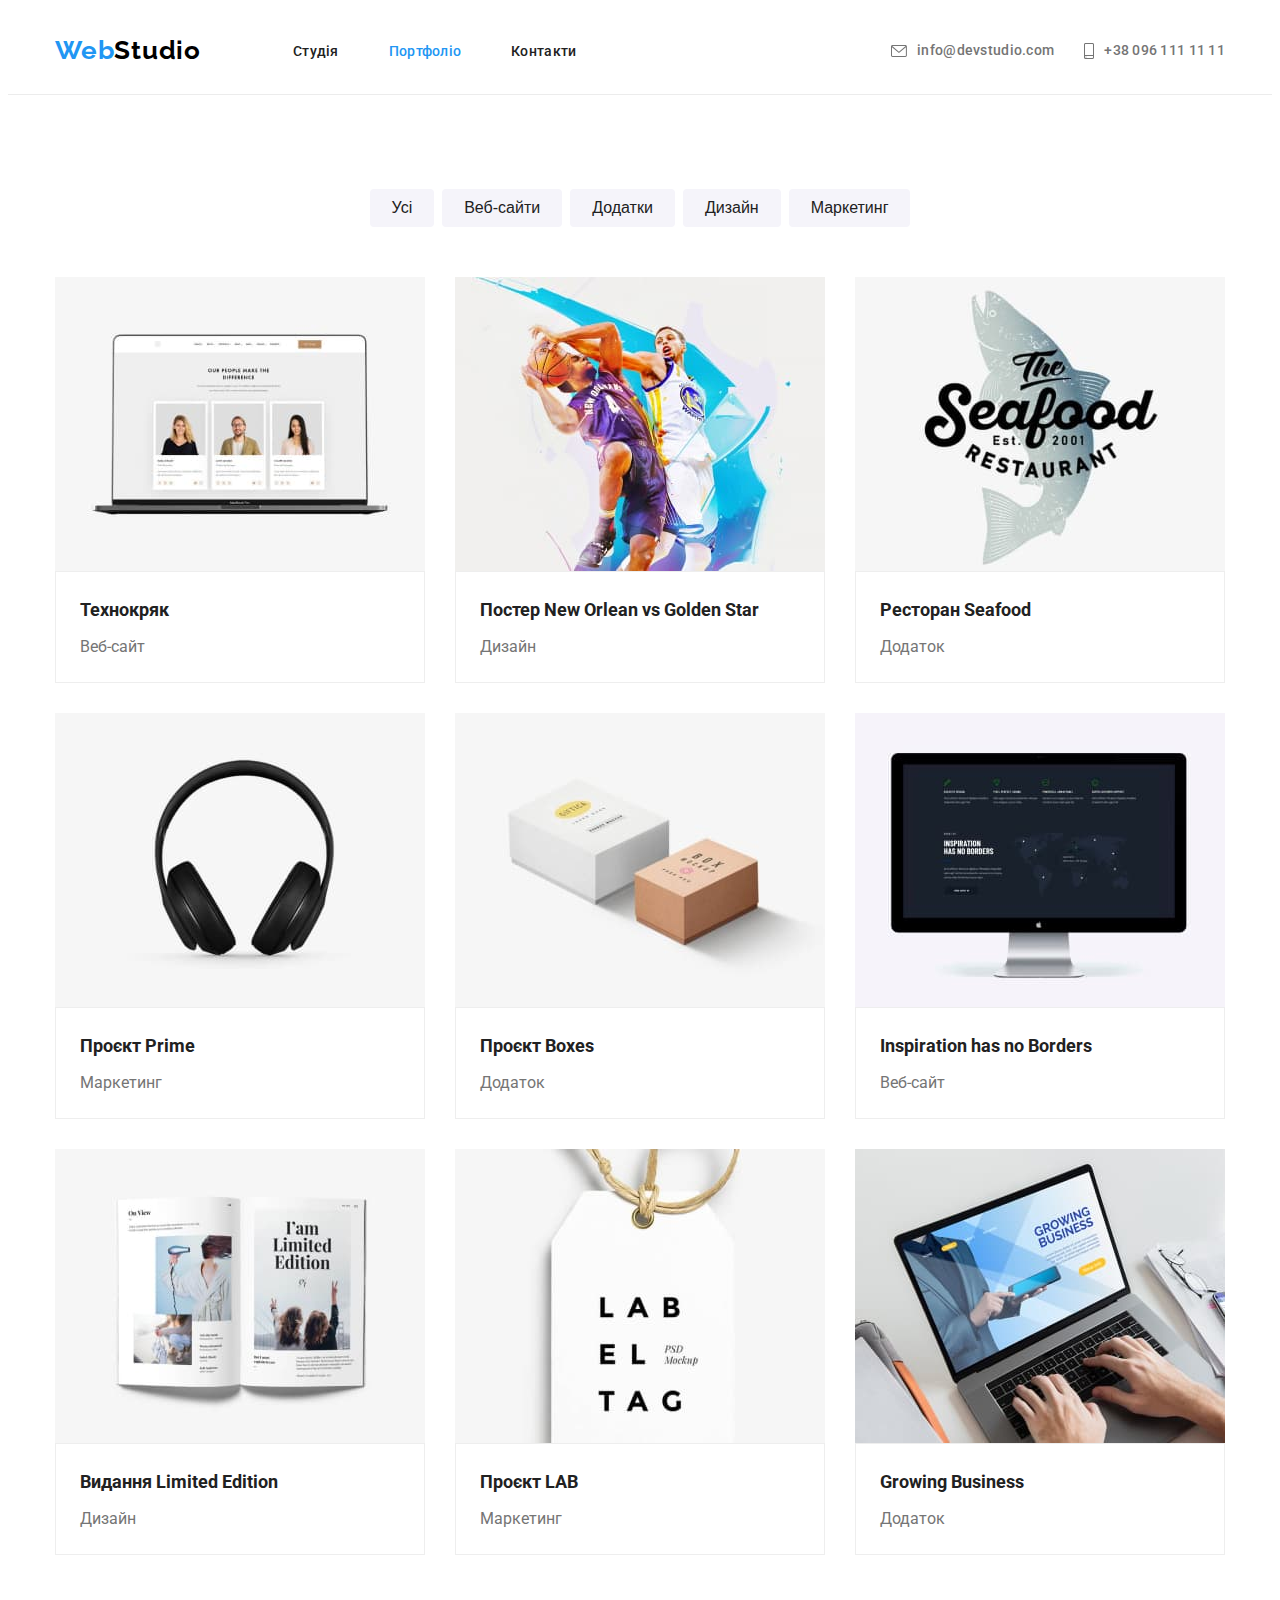
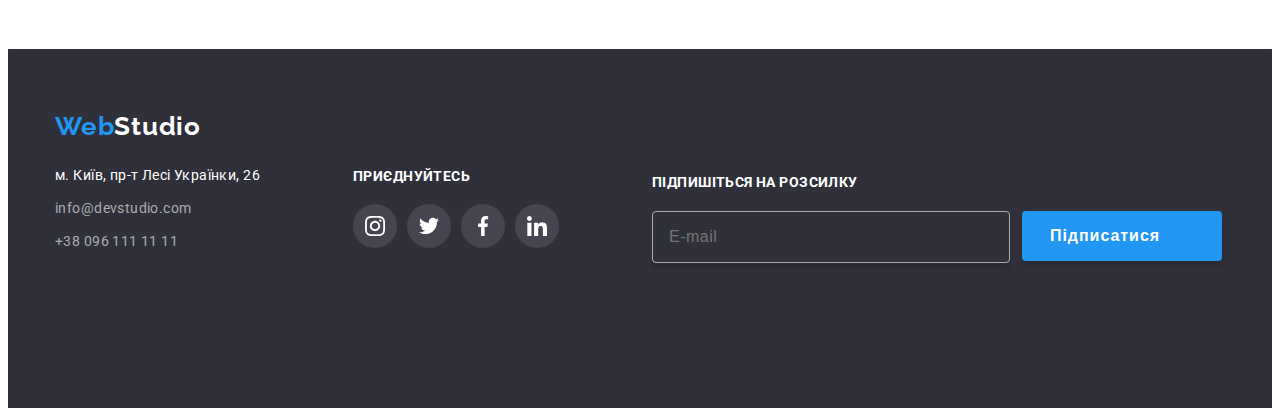
==== commit 0e78e80d: "finish" ====
--- a/pages/portfolio.html
+++ b/pages/portfolio.html
@@ -36,7 +36,7 @@
           <li class="header__item">
             <a class="header__link" href="mailto:info@devstudio.com">
               <svg class="header__icon head__svg">
-                <use href="./images/symbol-defs.svg#icon-poshta"></use>
+                <use href="../images/symbol-defs.svg#icon-poshta"></use>
               </svg>
               <span class="header__span">info@devstudio.com</span></a
             >
@@ -44,7 +44,7 @@
           <li class="header__item">
             <a class="header__link" href="tel:+380961111111"
               ><svg class="header__icon">
-                <use href="./images/symbol-defs.svg#icon-phone"></use>
+                <use href="../images/symbol-defs.svg#icon-phone"></use>
               </svg>
               <span class="header__span"> +38 096 111 11 11</span></a
             >
@@ -202,9 +202,10 @@
         </div>
       </section>
     </main>
-     <footer class="footer">
+         <footer class="footer">
       <div class="container footer__box">
-        <div>
+        <div class="adapt">
+        <div class="drop">
           <a class="footer__logo" href="/index.html"
             ><span class="footer__web">Web</span>Studio</a
           >
@@ -278,6 +279,7 @@
             </li>
           </ul>
         </div>
+        </div>
         <div class="div-form">
           <form class="footer__form">
             <label class="footer__lab">
@@ -287,7 +289,7 @@
             <button type="submit" class="footer__btn">
               Підписатися
               <svg class="footer__icon">
-                <use href="../images/symbol-defs.svg">
+                <use href="../images/symbol-defs.svg#icon-telegram">
                 </use>
               </svg>
             </button>
--- a/style/main.min.css
+++ b/style/main.min.css
@@ -1 +1 @@
-body{font-family:"Roboto"}.container{width:1200px;padding-right:15px;padding-left:15px;margin:0 auto}*,::after,::before{box-sizing:border-box}img{display:block}h1,h2,h3,h4,p{margin:0;padding:0}ul{list-style:none;margin:0;padding:0}a{text-decoration:none}button{cursor:pointer;border:none}.header{background-color:#fff;padding-top:24px;padding-bottom:25px}.header__logo{color:#000;font-family:"Raleway";font-size:26px;font-weight:700;line-height:1.38;margin-right:93px;width:145px}.header__web{color:#2196f3;font-family:"Raleway";font-size:26px;font-weight:700;line-height:1.38}.header__list{display:flex;gap:30px}.header__link{color:#757575;font-size:14px;font-weight:500;line-height:1.14;letter-spacing:.28px;display:flex;align-items:center;gap:10px}.header__link:last-child{margin-right:0px}.header__link:hover,.header__link:focus{transition-property:color;transition-duration:250ms;transition-timing-function:cubic-bezier(0.4, 0, 0.2, 1);transition-delay:0;color:#2196f3}.header__link:hover .header__icon,.header__link:focus .header__icon{fill:#2196f3;transition-property:fill;transition-duration:250ms;transition-timing-function:cubic-bezier(0.4, 0, 0.2, 1);transition-delay:0}.header__icon{width:10px;height:16px;fill:#757575}.header__icon.head__svg{width:16px;height:12px}.box{display:flex;align-items:center}.nav__list{display:flex;gap:50px;margin-right:318px}.nav__item{position:relative}.nav__link{color:#212121;font-size:14px;font-weight:500;line-height:1.14;letter-spacing:.28px}.nav__link:hover,.nav__link:focus{color:#2196f3;transition-property:color;transition-duration:250ms;transition-timing-function:cubic-bezier(0.4, 0, 0.2, 1);transition-delay:0}.current{color:#2196f3}.current:hover:after,.current:focus:after{content:"";width:100%;height:4px;border-radius:2px;background:#2196f3;position:absolute;top:48px;left:0px;transition-property:background-color;transition-duration:250ms;transition-timing-function:cubic-bezier(0.4, 0, 0.2, 1);transition-delay:0}.hero{padding-top:200px;padding-bottom:200px;text-align:center;background-image:linear-gradient(rgba(47, 48, 58, 0.4), rgba(47, 48, 58, 0.4)),url(../images/fons.jpg);background-repeat:no-repeat;background-size:cover}.hero__title{color:#fff;font-size:44px;font-weight:900;line-height:1.36;text-transform:uppercase;width:696px;margin-bottom:30px;margin-left:auto;margin-right:auto}.hero__button{color:#fff;text-align:center;font-size:16px;font-weight:700;line-height:1.87;letter-spacing:.96px;background-color:#2196f3;padding:10px 32px;border:0;border-radius:4px;box-shadow:0px 4px 4px 0px rgba(0,0,0,.15)}.advantages{background-color:#fff;padding-top:94px}.advantages__list{display:flex;gap:30px}.advantages__item::before{content:"";border-radius:4px;background:#f5f4fa;width:270px;height:120px;display:block;background-image:url(../images/antenna.png);background-repeat:no-repeat;background-position:center;margin-bottom:30px}.advantages__item::before:nth-child(2)::before{background-image:url(../images/clock.png)}.advantages__item::before:nth-child(3)::before{background-image:url(../images/diagram.png)}.advantages__item::before:nth-child(4)::before{background-image:url(../images/astronaut.png)}.advantages__title{color:#212121;font-size:14px;font-weight:700;line-height:1.14;text-transform:uppercase;margin-bottom:10px}.advantages__text{color:#757575;font-size:14px;font-weight:400;line-height:1.71;width:270px}.affairs{background-color:#fff;padding-top:94px;padding-bottom:94px}.affairs__list{display:flex;gap:30px}.affairs__item{position:relative}.affairs__title{color:#212121;font-size:36px;font-weight:700;line-height:1.16;text-align:center;margin-bottom:50px}.affairs__img{width:370px}.affairs__box{width:370px;height:70px;display:flex;justify-content:center;align-items:center;background:rgba(47,48,58,.8);position:absolute;bottom:0}.affairs__text{color:#fff;font-size:14px;font-weight:700;line-height:1.14;letter-spacing:.42px;text-transform:uppercase}.comand{background-color:#f5f4fa;padding-top:94px;padding-bottom:94px;text-align:center}.comand__list{display:flex;gap:30px;max-width:1200px}.comand__item{border-radius:0px 0px 4px 4px;box-shadow:0px 1px 3px 0px rgba(0,0,0,.12),0px 1px 1px 0px rgba(0,0,0,.14),0px 2px 1px 0px rgba(0,0,0,.2)}.comand__box{border-radius:0px 0px 4px 4px;background:#fff;width:270px;padding-top:30px;padding-bottom:30px}.comand__img{width:270px}.comand__title{color:#212121;font-size:36px;font-weight:700;line-height:1.16;margin-bottom:50px;letter-spacing:1.08px}.comand__description{color:#212121;font-size:16px;font-weight:500;line-height:1.18}.comand__text{color:#757575;font-size:16px;font-weight:400;line-height:1.18;margin-top:10px;margin-bottom:16px}.comand__leest{display:flex;gap:10px;justify-content:center;align-items:center}.comand__eatem{display:flex;align-items:center;justify-content:center;padding:12px}.comand__eatem:hover,.comand__eatem:focus{outline:#2196f3;border-radius:50%;background-color:#2196f3;transition:background-color 250ms cubic-bezier(0.4, 0, 0.2, 1)}.comand__eatem:hover .comand__icon,.comand__eatem:focus .comand__icon{fill:#fff;transition:fill 250ms cubic-bezier(0.4, 0, 0.2, 1);animation:move-box 250ms initial}@keyframes move-box{0%{transform:rotate(0)}100%{transform:rotate(360deg)}}.comand__icon{width:20px;height:20px;fill:#afb1b8}.customers{padding-top:94px;padding-bottom:94px}.customers__list{display:flex;justify-content:center;align-items:center;gap:30px;position:relative}.customers__title{color:#212121;text-align:center;font-size:36px;font-weight:700;line-height:1.16;letter-spacing:1.08px;margin-bottom:50px}.customers__link{display:flex;justify-content:center;align-items:center;width:170px;height:92px;border-radius:4px;border:1px solid #afb1b8}.customers__link:hover,.customers__link:focus{outline:1px solid #2196f3;border:none;transition-property:border-color;transition-duration:250ms;transition-timing-function:cubic-bezier(0.4, 0, 0.2, 1);transition-delay:0}.customers__link:hover .customers__icon,.customers__link:focus .customers__icon{fill:#2196f3;transition-property:fill;transition-duration:250ms;transition-timing-function:cubic-bezier(0.4, 0, 0.2, 1);transition-delay:0}.customers__icon{width:106px;height:60px;fill:#afb1b8}.footer{background-color:#2f303a;padding-top:60px;padding-bottom:60px}.footer__box{display:flex;gap:70px;align-items:center}.footer__logo{color:#fff;font-family:"Raleway";font-size:26px;font-weight:700;line-height:1.38;letter-spacing:.78px}.footer__web{color:#2196f3;font-family:"Raleway";font-size:26px;font-weight:700;line-height:1.38;letter-spacing:.78px}.footer__adress{font-style:normal}.footer__maps{color:#fff;font-size:14px;font-weight:400;line-height:1.71;letter-spacing:.42px}.footer__adress{margin-top:20px}.footer__list{margin-top:9px}.footer__link{margin-bottom:9px}.footer__link:last-child{margin-bottom:0px}.footer__item{color:rgba(255,255,255,.6);font-size:14px;font-weight:400;line-height:1.71;letter-spacing:.42px}.footer .foot{padding-top:12px;padding-bottom:40px}.footer .foot__title{color:#fff;font-size:14px;font-weight:700;line-height:1.14;letter-spacing:.42px;text-transform:uppercase;margin-bottom:20px}.footer .foot__list{display:flex;gap:10px;align-items:center}.footer .foot__item{display:flex;justify-content:center;align-items:center;width:44px;height:44px;border-radius:33px;background-color:rgba(255,255,255,.1)}.footer .foot__item:hover,.footer .foot__item:focus{outline:#2196f3;background-color:#2196f3;transition-property:background-color;transition-duration:250ms;transition-timing-function:cubic-bezier(0.4, 0, 0.2, 1);transition-delay:0}.footer .foot__item:hover .foot-icon,.footer .foot__item:focus .foot-icon{animation-name:move-box;animation-duration:250ms;animation-iteration-count:initial}@keyframes move-box{0%{transform:rotate(0)}100%{transform:rotate(360deg)}}.footer .foot__icon{fill:#fff;width:20px;height:20px}.footer__form{display:flex;gap:12px;margin-left:93px;padding-bottom:19px}.footer__lab{color:#fff;font-size:14px;font-weight:700;line-height:1.14;letter-spacing:.42px;text-transform:uppercase}.footer__inp{display:block;width:358px;background-color:rgba(0,0,0,0);color:rgba(255,255,255,.6);font-size:16px;font-style:normal;font-weight:400;line-height:1.25;letter-spacing:.48px;padding:15px 16px;border-radius:4px;border-radius:4px;border:1px solid rgba(255,255,255,.6);box-shadow:0px 4px 4px 0px rgba(0,0,0,.15);outline:none;margin-top:20px}.footer__btn{display:flex;align-items:center;background-color:#2196f3;color:#fff;font-size:16px;font-weight:700;line-height:1.87;letter-spacing:.96px;border-radius:4px;box-shadow:0px 4px 4px 0px rgba(0,0,0,.15);padding:10px 28px 10px 28px;height:50px;margin-top:36px}.footer__icon{fill:#fff;width:24px;height:24px;margin-left:10px}.backdrop{position:fixed;top:0;left:0;width:100%;height:100%;background-image:linear-gradient(rgba(0, 0, 0, 0.2), rgba(0, 0, 0, 0.2));opacity:1;transition-property:opacity;transition-duration:250ms;transition-timing-function:cubic-bezier(0.4, 0, 0.2, 1);transition-delay:0}.is-hidden{opacity:0;pointer-events:none}.modal{padding:40px;background-color:#fff;position:absolute;top:50%;left:50%;transform:translate(-50%, -50%)}.modal__btn{display:flex;justify-content:center;align-items:center;border-radius:50%;background-color:rgba(0,0,0,0);padding:6px;position:absolute;top:14px;right:14px;border:1px solid #eee}.modal__btn:hover,.modal__btn:focus{outline:#eee}.modal__btn:hover .modal__svg,.modal__btn:focus .modal__svg{fill:#2196f3;transition-property:fill;transition-duration:250ms;transition-timing-function:cubic-bezier(0.4, 0, 0.2, 1);transition-delay:0}.modal__svg{width:18px;height:18px}.modal__title{color:#212121;font-size:20px;font-weight:700;line-height:1.15;letter-spacing:.6px;text-align:center;margin-bottom:12px}.modal__lab{color:#757575;font-size:12px;font-weight:400;line-height:1.16;letter-spacing:.12px;border:none}.modal__inp{display:block;width:448px;height:40px;border-radius:4px;border:1px solid #eee;padding:12px 12px 12px 42px;margin-bottom:10px;margin-top:4px;outline:none}.modal__inp:hover,.modal__inp:focus{border-color:#2196f3;transition-property:border-color;transition-duration:250ms;transition-timing-function:cubic-bezier(0.4, 0, 0.2, 1);transition-delay:0}.modal__coment{display:block;width:448px;height:120px;border-radius:4px;border-color:#eee;padding:12px 16px;margin-bottom:25px;resize:none;margin-top:4px;outline:none}.modal__box{position:relative}.modal__inp:hover+.modal__icon,.modal__inp:focus+.modal__icon{fill:#2196f3;transition-property:fill;transition-duration:250ms;transition-timing-function:cubic-bezier(0.4, 0, 0.2, 1);transition-delay:0}.modal__icon{width:18px;height:18px;top:53%;left:12px;position:absolute}.modal__us{width:18px;height:18px}.modal__chek{width:16px;height:16px;margin-right:8px}.modal .check{display:flex;align-items:center;justify-content:center;margin-bottom:34px;color:#757575;font-size:14px;font-weight:400;line-height:1.7;letter-spacing:.42px}.modal .check__link{color:#2196f3;font-size:14px;font-weight:400;line-height:1.7;letter-spacing:.42px;text-decoration-line:underline;margin-left:3px}.modal .check__btn{color:#fff;text-align:center;font-size:16px;font-weight:700;line-height:1.8;letter-spacing:.96px;padding:10px 53px;border-radius:4px;background:#2196f3;box-shadow:0px 4px 4px 0px rgba(0,0,0,.15)}.modal .check__button{text-align:center}.photo{background-color:#fff;padding-top:94px;padding-bottom:94px;border-top:1px solid #ececec}.photo__leest{display:flex;gap:8px;justify-content:center;margin-bottom:50px}.photo__btn{color:#212121;background-color:#f5f4fa;border:0;border-radius:4px;font-size:16px;font-weight:500;line-height:1.62;padding:6px 22px}.photo__btn:hover,.photo__btn:focus{background-color:#2196f3;border:none;outline:rgba(0,0,0,0);border-radius:4px;color:#fff;box-shadow:0px 3px 1px 0px rgba(0,0,0,.1),0px 1px 2px 0px rgba(0,0,0,.08),0px 2px 2px 0px rgba(0,0,0,.12);transition-property:background-color,color,box-shadow;transition-duration:250ms;transition-timing-function:cubic-bezier(0.4, 0, 0.2, 1);transition-delay:0}.photo__list{display:flex;flex-wrap:wrap;gap:30px}.photo__link{flex-basis:calc((100% - 60px)/3)}.photo__link:hover,.photo__link:focus{box-shadow:0px 1px 1px 0px rgba(0,0,0,.12),0px 4px 4px 0px rgba(0,0,0,.06),1px 4px 6px 0px rgba(0,0,0,.16);transition-property:box-shadow;transition-duration:250ms;transition-timing-function:cubic-bezier(0.4, 0, 0.2, 1);transition-delay:0}.photo__link:hover .overlay,.photo__link:focus .overlay{opacity:1;transition-property:opacity;transition-duration:250ms;transition-timing-function:cubic-bezier(0.4, 0, 0.2, 1);transition-delay:0}.photo__bax{position:relative;overflow:hidden}.photo__bax:hover .overlay{opacity:1;transform:translate(0);transition-property:transform;transition-duration:250ms;transition-delay:0}.photo__img{width:100%}.photo__box{border:1px solid #eee;background-color:#fff;padding:20px 24px}.photo__title{color:#212121;font-size:18px;font-weight:700;line-height:2}.photo__text{color:#757575;font-size:16px;font-weight:400;line-height:1.87;margin-top:4px}.overlay{position:absolute;top:0;left:0;width:370px;height:294px;padding:63px 24px;background:rgba(33,150,243,.9);opacity:0;transition-property:background-color transform;transition-duration:250ms;transition-timing-function:cubic-bezier(0.4, 0, 0.2, 1);transition-delay:0;transform:translatey(370px);overflow:hidden}.over__text{color:#fff;font-size:18px;font-weight:400;line-height:1.5;letter-spacing:.54px;width:322px;transition-property:color;transition-duration:250ms;transition-timing-function:cubic-bezier(0.4, 0, 0.2, 1);transition-delay:0}/*# sourceMappingURL=main.min.css.map */+body{font-family:"Roboto"}.container{max-width:1200px;padding-right:15px;padding-left:15px;margin:0 auto}@media screen and (min-width: 480px){.container{width:480px}}@media screen and (min-width: 768px){.container{width:768px}}@media screen and (min-width: 1200px){.container{width:1200px}}*,::after,::before{box-sizing:border-box}img{display:block;width:100%;height:auto;max-width:100%}h1,h2,h3,h4,p{margin:0;padding:0}ul{list-style:none;margin:0;padding:0}a{text-decoration:none}button{cursor:pointer;border:none}.footer__web,.header__web,.header__logo{font-family:"Raleway";font-size:26px;font-weight:700;line-height:1.38;letter-spacing:.78px}.nav__link,.header__link{font-size:14px;font-weight:500;line-height:1.14;letter-spacing:.28px}.footer__lab,.footer .foot__title,.affairs__text{font-size:14px;font-weight:700;line-height:1.14;letter-spacing:.42px;text-transform:uppercase}.footer__item,.footer__maps,.advantages__text{font-size:14px;font-weight:400;line-height:1.71;letter-spacing:.42px}.modal .check__btn,.footer__btn,.hero__button{font-size:16px;font-weight:700;line-height:1.87;letter-spacing:.96px}.header{background-color:#fff;padding-top:10px;padding-bottom:10px}@media screen and (min-width: 480px){.header{padding-top:10px;padding-bottom:10px}}@media screen and (min-width: 768px){.header{padding-top:21px;padding-bottom:21px}}@media screen and (min-width: 1200px){.header{padding-top:25px;padding-bottom:25px}}.header__logo{color:#000;width:145px}@media screen and (min-width: 480px){.header__logo{font-size:24px;letter-spacing:.72px}}@media screen and (min-width: 768px){.header__logo{font-size:24px;margin-right:88px;letter-spacing:.72px}}@media screen and (min-width: 1200px){.header__logo{font-size:26px;letter-spacing:.78px;margin-right:93px;letter-spacing:.78px}}.header__web{color:#2196f3}.header__list{display:none;margin-left:auto}@media screen and (min-width: 480px){.header__list{display:none}}@media screen and (min-width: 768px){.header__list{display:flex;gap:10px;flex-direction:column}}@media screen and (min-width: 1200px){.header__list{gap:30px;flex-direction:row}}.header__link{color:#757575;display:flex;align-items:center;justify-content:flex-start;flex-wrap:flex-start;flex-direction:flex-start;gap:10px}@media screen and (min-width: 480px){.header__link{font-size:12px;letter-spacing:.24px}}@media screen and (min-width: 768px){.header__link{font-size:12px;letter-spacing:.24px}}@media screen and (min-width: 1200px){.header__link{font-size:14px;letter-spacing:.28px}}.header__link:last-child{margin-right:0px}.header__link:hover,.header__link:focus{transition-property:color;transition-duration:250ms;transition-timing-function:cubic-bezier(0.4, 0, 0.2, 1);transition-delay:0;color:#2196f3}.header__link:hover .header__icon,.header__link:focus .header__icon{fill:#2196f3;transition-property:fill;transition-duration:250ms;transition-timing-function:cubic-bezier(0.4, 0, 0.2, 1);transition-delay:0}.header__icon{width:10px;height:16px;fill:#757575}.header__icon.head__svg{width:16px;height:12px}.box{display:flex;align-items:center;justify-content:flex-start;flex-wrap:flex-start;flex-direction:flex-start}.nav__list{display:none}@media screen and (min-width: 480px){.nav__list{display:none}}@media screen and (min-width: 768px){.nav__list{display:flex;gap:50px}}.nav__item{position:relative}.nav__link{color:#212121}.nav__link:hover,.nav__link:focus{color:#2196f3;transition-property:color;transition-duration:250ms;transition-timing-function:cubic-bezier(0.4, 0, 0.2, 1);transition-delay:0}.current{color:#2196f3}.current:hover:after,.current:focus:after{content:"";width:100%;height:4px;border-radius:2px;background:#2196f3;position:absolute;top:48px;left:0px;transition-property:background-color;transition-duration:250ms;transition-timing-function:cubic-bezier(0.4, 0, 0.2, 1);transition-delay:0}.hero{padding-top:118px;padding-bottom:118px;background-image:linear-gradient(rgba(47, 48, 58, 0.4), rgba(47, 48, 58, 0.4)),url(../images/fons.jpg);background-position:center;background-repeat:no-repeat;background-size:cover;overflow:hidden;text-align:center}@media screen and (min-width: 1200px){.hero{padding-top:200px;padding-bottom:200px}}.hero__title{color:#fff;font-size:26px;font-weight:900;line-height:1.61;letter-spacing:1.56px;text-transform:uppercase;width:100%;margin-bottom:30px;margin-left:auto;margin-right:auto}@media screen and (min-width: 480px){.hero__title{width:360px}}@media screen and (min-width: 1200px){.hero__title{font-size:44px;line-height:1.36;letter-spacing:2.64px;width:696px}}.hero__button{color:#fff;background-color:#2196f3;padding:10px 24px;border:none;border-radius:4px;box-shadow:0px 4px 4px 0px rgba(0,0,0,.15)}@media screen and (min-width: 1200px){.hero__button{padding:10px 32px}}.advantages{background-color:#fff;padding-top:60px;padding-bottom:60px}@media screen and (min-width: 1200px){.advantages{padding-top:94px;padding-bottom:0}}.advantages__list{display:flex;flex-direction:column;gap:30px}@media screen and (min-width: 768px){.advantages__list{flex-direction:row;flex-wrap:wrap}}@media screen and (min-width: 1200px){.advantages__list{flex-wrap:nowrap}}.advantages__item::before{content:"";border-radius:4px;background:#f5f4fa;background-image:url(../images/antenna.png);height:120px;display:block;background-repeat:no-repeat;background-position:center;margin-bottom:30px}@media screen and (min-width: 480px){.advantages__item::before{width:450px}}@media screen and (min-width: 768px){.advantages__item::before{width:354px}}@media screen and (min-width: 1200px){.advantages__item::before{width:270px}}.advantages__item:nth-child(2)::before{background-image:url(../images/clock.png)}.advantages__item:nth-child(3)::before{background-image:url(../images/diagram.png)}.advantages__item:last-child::before{background-image:url(../images/astronaut.png)}.advantages__title{color:#212121;text-align:center;font-size:14px;font-weight:700;line-height:1.14;letter-spacing:.42;margin-bottom:10px}@media screen and (min-width: 768px){.advantages__title{text-align:start}}.advantages__text{color:#757575;width:100%}@media screen and (min-width: 768px){.advantages__text{width:354px}}@media screen and (min-width: 1200px){.advantages__text{width:270px}}.affairs{background-color:#fff;padding-top:94px;padding-bottom:94px;display:none}@media screen and (min-width: 1200px){.affairs{display:flex}}.affairs__list{display:flex;gap:30px}.affairs__item{position:relative}.affairs__title{color:#212121;font-size:36px;font-weight:700;line-height:1.16;text-align:center;margin-bottom:50px}.affairs__img{width:370px}.affairs__box{width:370px;height:70px;display:flex;align-items:center;justify-content:center;flex-wrap:flex-start;flex-direction:flex-start;background:rgba(47,48,58,.8);position:absolute;bottom:0}.affairs__text{color:#fff}.comand{background-color:#f5f4fa;padding-top:60px;padding-bottom:60px;text-align:center}@media screen and (min-width: 1200px){.comand{padding-top:94px;padding-bottom:94px}}.comand__list{display:flex;flex-direction:column;gap:30px}@media screen and (min-width: 768px){.comand__list{flex-direction:row;flex-wrap:wrap}}@media screen and (min-width: 1200px){.comand__list{flex-wrap:nowrap}}.comand__item{flex-basis:100%;border-radius:0px 0px 4px 4px;box-shadow:0px 1px 3px 0px rgba(0,0,0,.12),0px 1px 1px 0px rgba(0,0,0,.14),0px 2px 1px 0px rgba(0,0,0,.2)}@media screen and (min-width: 768px){.comand__item{flex-basis:calc((100% - 30px)/2)}}@media screen and (min-width: 1200px){.comand__item{flex-basis:calc((100% - 90px)/4)}}.comand__box{border-radius:0px 0px 4px 4px;background:#fff;padding-top:30px;padding-bottom:36px}.comand__img{width:100%}.comand__title{color:#212121;text-align:center;font-size:28px;font-weight:700;line-height:1.16;letter-spacing:.84px;margin-bottom:30px}@media screen and (min-width: 1200px){.comand__title{font-size:36px;letter-spacing:1.08px;margin-bottom:50px}}.comand__description{color:#212121;font-size:16px;font-weight:500;line-height:1.18}.comand__text{color:#757575;font-size:16px;font-weight:400;line-height:1.18;margin-top:10px;margin-bottom:16px}.comand__leest{display:flex;align-items:center;justify-content:center;flex-wrap:flex-start;flex-direction:flex-start;gap:10px}.comand__eatem{display:flex;align-items:center;justify-content:center;flex-wrap:flex-start;flex-direction:flex-start;padding:12px}.comand__eatem:hover,.comand__eatem:focus{outline:#2196f3;border-radius:50%;background-color:#2196f3;transition:background-color 250ms cubic-bezier(0.4, 0, 0.2, 1)}.comand__eatem:hover .comand__icon,.comand__eatem:focus .comand__icon{fill:#fff;transition:fill 250ms cubic-bezier(0.4, 0, 0.2, 1);animation:move-box 250ms ease}@keyframes move-box{0%{transform:rotate(0)}100%{transform:rotate(360deg)}}.comand__icon{width:20px;height:20px;fill:#afb1b8}.customers{padding-top:60px;padding-bottom:60px}@media screen and (min-width: 1200px){.customers{padding-top:94px;padding-bottom:94px}}.customers__list{display:flex;align-items:center;justify-content:center;flex-wrap:wrap;flex-direction:flex-start;gap:30px;position:relative}.customers__item{flex-basis:calc((100% - 30px)/2)}@media screen and (min-width: 768px){.customers__item{flex-basis:calc((100% - 120px)/5)}}@media screen and (min-width: 1200px){.customers__item{flex-basis:calc((100% - 150px)/6)}}.customers__title{color:#212121;text-align:center;margin-bottom:30px;font-weight:700;font-size:28px;line-height:1.17;letter-spacing:.84px}@media screen and (min-width: 1200px){.customers__title{font-size:36px;line-height:1.16;letter-spacing:1.08px;margin-bottom:50px}}.customers__link{display:flex;align-items:center;justify-content:center;flex-wrap:flex-start;flex-direction:flex-start;width:100%;height:92px;border-radius:4px;border:1px solid #afb1b8}@media screen and (min-width: 768px){.customers__link{width:226px}}@media screen and (min-width: 1200px){.customers__link{width:170px}}.customers__link:hover,.customers__link:focus{outline:1px solid #2196f3;border:none;transition-property:border-color;transition-duration:250ms;transition-timing-function:cubic-bezier(0.4, 0, 0.2, 1);transition-delay:0}.customers__link:hover .customers__icon,.customers__link:focus .customers__icon{fill:#2196f3;transition-property:fill;transition-duration:250ms;transition-timing-function:cubic-bezier(0.4, 0, 0.2, 1);transition-delay:0}.customers__icon{width:100%;height:60px;fill:#afb1b8}.footer{background-color:#2f303a;padding-top:60px;padding-bottom:60px}.footer__box{display:flex;align-items:center;justify-content:flex-start;flex-wrap:flex-start;flex-direction:column}@media screen and (min-width: 1200px){.footer__box{flex-direction:row}}.footer .adapt{display:flex;flex-direction:column;gap:60px}@media screen and (min-width: 768px){.footer .adapt{flex-direction:row;gap:165px}}@media screen and (min-width: 1200px){.footer .adapt{gap:93px}}.footer .drop{margin-right:auto;text-align:center}@media screen and (min-width: 1200px){.footer .drop{text-align:start}}.footer__logo{color:#fff;font-family:"Raleway";font-size:24px;font-weight:700;line-height:1.37;letter-spacing:.72px}@media screen and (min-width: 1200px){.footer__logo{font-size:26px;letter-spacing:.78px}}.footer__web{color:#2196f3}@media screen and (min-width: 1200px){.footer__web{font-size:26px;letter-spacing:.78px}}.footer__adress{font-style:normal;margin-top:20px}.footer__maps{color:#fff}.footer__list{margin-top:9px}.footer__link{margin-bottom:9px}.footer__link:last-child{margin-bottom:0px}.footer__item{color:rgba(255,255,255,.6);text-align:center}.footer .foot{padding-top:0;padding-bottom:0;margin-bottom:0;margin-top:0;text-align:center}@media screen and (min-width: 768px){.footer .foot{padding-top:5px}}@media screen and (min-width: 1200px){.footer .foot{text-align:start;padding-top:12px;margin-bottom:60px;margin-top:60px;padding-bottom:40px;padding-top:0}}.footer .foot__title{color:#fff;margin-bottom:20px}.footer .foot__list{display:flex;align-items:center;justify-content:flex-start;flex-wrap:flex-start;flex-direction:flex-start;gap:10px}.footer .foot__item{display:flex;align-items:center;justify-content:center;flex-wrap:flex-start;flex-direction:flex-start;width:44px;height:44px;border-radius:33px;background-color:rgba(255,255,255,.1)}.footer .foot__item:hover,.footer .foot__item:focus{outline:#2196f3;background-color:#2196f3;transition:background-color 250ms cubic-bezier(0.4, 0, 0.2, 1)}.footer .foot__item:hover .foot__icon,.footer .foot__item:focus .foot__icon{animation:move-box 250ms ease}@keyframes move-box{0%{transform:rotate(0)}100%{transform:rotate(360deg)}}.footer .foot__icon{fill:#fff;width:20px;height:20px}.footer__form{display:flex;width:100%;gap:20px;margin-left:0;padding-bottom:0;flex-direction:column;margin-top:60px}@media screen and (min-width: 1200px){.footer__form{flex-direction:row;margin-left:93px;padding-bottom:19px;margin-top:0;gap:12px}}.footer__lab{color:#fff;text-align:center}@media screen and (min-width: 1200px){.footer__lab{text-align:start}}.footer__inp{display:block;width:100%;background-color:rgba(0,0,0,0);color:rgba(255,255,255,.6);font-size:16px;font-weight:400;line-height:1.25;letter-spacing:.48px;padding:15px 16px;border-radius:4px;border:1px solid rgba(255,255,255,.6);box-shadow:0px 4px 4px rgba(0,0,0,.15);outline:none;margin-top:20px}@media screen and (min-width: 480px){.footer__inp{width:450px}}@media screen and (min-width: 1200px){.footer__inp{width:358px}}.footer__btn{display:flex;align-items:center;justify-content:center;flex-wrap:flex-start;flex-direction:flex-start;background-color:#2196f3;color:#fff;border-radius:4px;box-shadow:0px 4px 4px rgba(0,0,0,.15);height:50px;margin-top:0;width:200px;margin-left:auto;margin-right:auto}@media screen and (min-width: 1200px){.footer__btn{margin-top:36px;margin-right:0;margin-left:0}}.footer__icon{fill:#fff;width:24px;height:24px;margin-left:10px}.backdrop{position:fixed;top:0;left:0;width:100%;height:100%;background-image:linear-gradient(rgba(0, 0, 0, 0.2), rgba(0, 0, 0, 0.2));opacity:1;transition-property:opacity;transition-duration:250ms;transition-timing-function:cubic-bezier(0.4, 0, 0.2, 1);transition-delay:0}.is-hidden{opacity:0;pointer-events:none}.modal{padding:40px;background-color:#fff;position:absolute;top:50%;left:50%;transform:translate(-50%, -50%)}.modal__btn{display:flex;align-items:center;justify-content:center;flex-wrap:flex-start;flex-direction:flex-start;border-radius:50%;background-color:rgba(0,0,0,0);padding:6px;position:absolute;top:14px;right:14px;border:1px solid #eee}.modal__btn:hover,.modal__btn:focus{outline:#eee}.modal__btn:hover .modal__svg,.modal__btn:focus .modal__svg{fill:#2196f3;transition-property:fill;transition-duration:250ms;transition-timing-function:cubic-bezier(0.4, 0, 0.2, 1);transition-delay:0}.modal__svg{width:18px;height:18px}.modal__title{color:#212121;font-size:20px;font-weight:700;line-height:1.5;letter-spacing:.6px;text-align:center;margin-bottom:12px;width:100%;margin-right:auto;margin-left:auto}@media screen and (min-width: 480px){.modal__title{width:370px}}@media screen and (min-width: 1200px){.modal__title{width:448px;line-height:1.15}}.modal__lab{color:#757575;font-size:12px;font-weight:400;line-height:1.16;letter-spacing:.12px;border:none}.modal__inp{display:block;width:100%;height:40px;border-radius:4px;border:1px solid #eee;padding:12px 12px 12px 42px;margin-bottom:10px;margin-top:4px;outline:none}@media screen and (min-width: 480px){.modal__inp{width:370px}}@media screen and (min-width: 1200px){.modal__inp{width:448px}}.modal__inp:hover,.modal__inp:focus{border-color:#2196f3;transition-property:border-color;transition-duration:250ms;transition-timing-function:cubic-bezier(0.4, 0, 0.2, 1);transition-delay:0}.modal__coment{display:block;width:100%;height:120px;border-radius:4px;border-color:#eee;padding:12px 16px;margin-bottom:20px;resize:none;margin-top:4px;outline:none}@media screen and (min-width: 480px){.modal__coment{width:370px}}@media screen and (min-width: 1200px){.modal__coment{width:448px;margin-bottom:25px}}.modal__box{position:relative}.modal__inp:hover+.modal__icon,.modal__inp:focus+.modal__icon{fill:#2196f3;transition-property:fill;transition-duration:250ms;transition-timing-function:cubic-bezier(0.4, 0, 0.2, 1);transition-delay:0}.modal__icon{width:18px;height:18px;top:53%;left:12px;position:absolute}.modal__us{width:18px;height:18px}.modal__chek{width:16px;height:16px;margin-right:8px}.modal .check{display:flex;align-items:center;justify-content:center;flex-wrap:flex-start;flex-direction:flex-start;margin-bottom:30px}@media screen and (min-width: 1200px){.modal .check{margin-bottom:34px}}.modal .check__text{color:#757575;font-size:12px;font-weight:400;line-height:1.16;letter-spacing:.36px;display:flex;flex-wrap:wrap}@media screen and (min-width: 1200px){.modal .check__text{font-size:14px;line-height:1.7px}}.modal .check__link{color:#2196f3;font-size:12px;font-weight:400;line-height:1.16;letter-spacing:.36px;text-decoration-line:underline;margin-left:3px}.modal .check__btn{color:#fff;text-align:center;padding:10px 53px;border-radius:4px;background:#2196f3;box-shadow:0px 4px 4px 0px rgba(0,0,0,.15)}.modal .check__button{text-align:center}.photo{background-color:#fff;padding-top:94px;padding-bottom:94px;border-top:1px solid #ececec}.photo__leest{display:flex;align-items:flex-start;justify-content:flex-start;flex-wrap:wrap;flex-direction:flex-start;gap:8px;margin-bottom:50px;width:100%}@media screen and (min-width: 480px){.photo__leest{width:360px}}@media screen and (min-width: 768px){.photo__leest{flex-wrap:nowrap;justify-content:center;width:100%}}.photo__btn{color:#212121;background-color:#f5f4fa;border:0;border-radius:4px;font-size:16px;font-weight:500;line-height:1.62;padding:6px 22px}.photo__btn:hover,.photo__btn:focus{background-color:#2196f3;border:none;outline:rgba(0,0,0,0);border-radius:4px;color:#fff;box-shadow:0px 3px 1px 0px rgba(0,0,0,.1),0px 1px 2px 0px rgba(0,0,0,.08),0px 2px 2px 0px rgba(0,0,0,.12);transition-property:background-color,color,box-shadow;transition-duration:250ms;transition-timing-function:cubic-bezier(0.4, 0, 0.2, 1);transition-delay:0}.photo__list{display:flex;align-items:flex-start;justify-content:flex-start;flex-wrap:wrap;flex-direction:flex-start;gap:30px}@media screen and (min-width: 480px){.photo__list{flex-wrap:wrap}}.photo__link{flex-basis:calc((100% - 0px)/1)}@media screen and (min-width: 768px){.photo__link{flex-basis:calc((100% - 30px)/2)}}@media screen and (min-width: 1200px){.photo__link{flex-basis:calc((100% - 60px)/3)}}.photo__link:hover,.photo__link:focus{box-shadow:0px 1px 1px 0px rgba(0,0,0,.12),0px 4px 4px 0px rgba(0,0,0,.06),1px 4px 6px 0px rgba(0,0,0,.16);transition-property:box-shadow;transition-duration:250ms;transition-timing-function:cubic-bezier(0.4, 0, 0.2, 1);transition-delay:0}.photo__link:hover .overlay,.photo__link:focus .overlay{opacity:1;transition-property:opacity;transition-duration:250ms;transition-timing-function:cubic-bezier(0.4, 0, 0.2, 1);transition-delay:0}.photo__bax{position:relative;overflow:hidden}.photo__bax:hover .overlay{opacity:1;transform:translate(0);transition-property:transform;transition-duration:250ms;transition-delay:0}.photo__img{width:100%;height:294px}.photo__box{border:1px solid #eee;background-color:#fff;padding:20px 24px}.photo__title{color:#212121;font-size:18px;font-weight:700;line-height:2}.photo__text{color:#757575;font-size:16px;font-weight:400;line-height:1.87;margin-top:4px}.overlay{position:absolute;top:0;left:0;width:100%;height:100%;padding:77px 24px;background:rgba(33,150,243,.9);opacity:0;transition-property:background-color transform;transition-duration:250ms;transition-timing-function:cubic-bezier(0.4, 0, 0.2, 1);transition-delay:0;transform:translatey(370px);overflow:hidden}@media screen and (min-width: 768px){.overlay{padding:49px 24px}}@media screen and (min-width: 1200px){.overlay{padding:63px 24px}}.over__text{color:#fff;font-size:18px;font-weight:400;line-height:1.5;letter-spacing:.54px;width:100%;height:100%;transition-property:color;transition-duration:250ms;transition-timing-function:cubic-bezier(0.4, 0, 0.2, 1);transition-delay:0}/*# sourceMappingURL=main.min.css.map */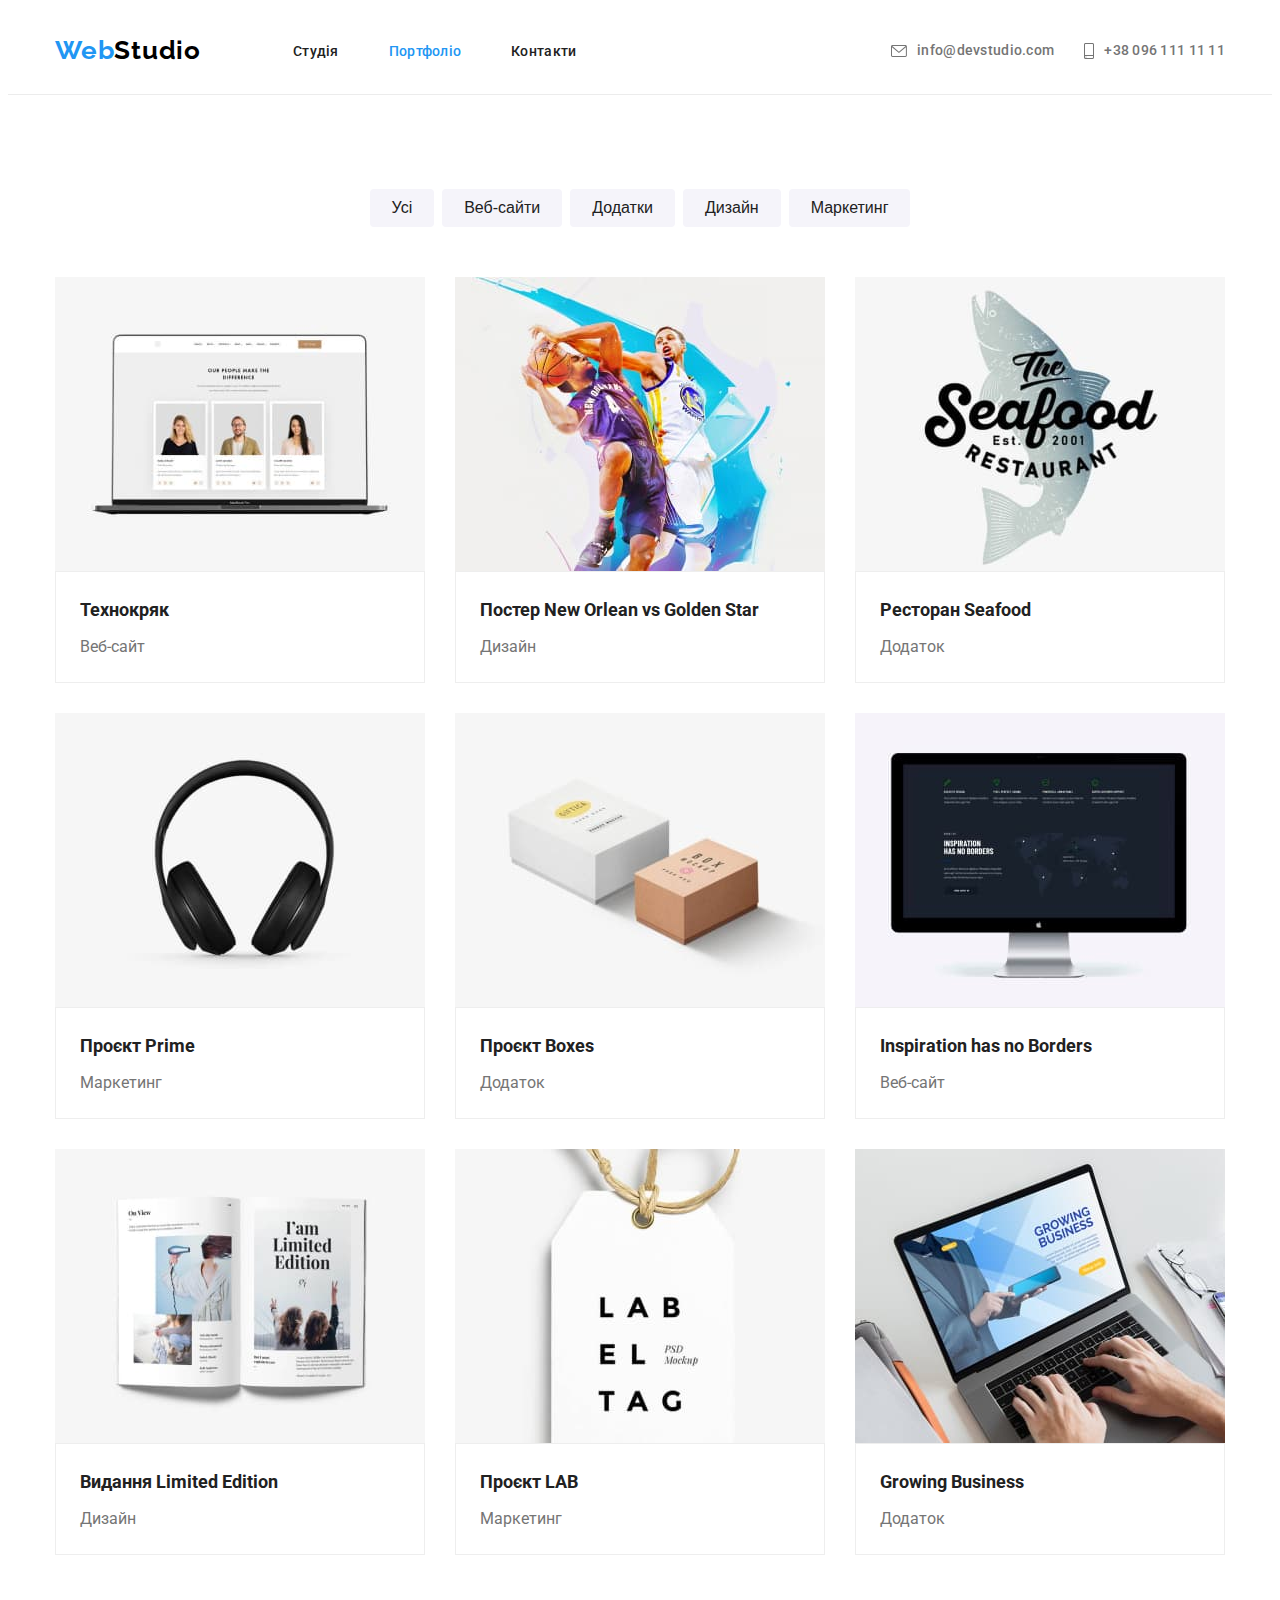
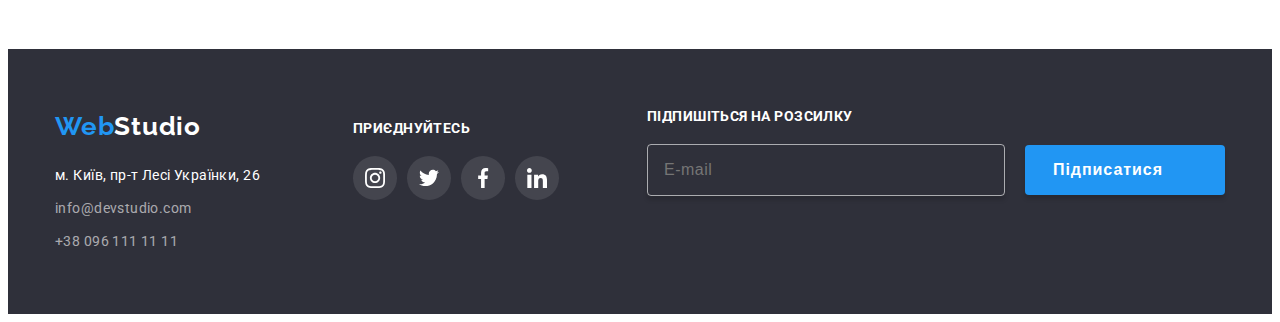
==== commit 732a4876: "finish" ====
--- a/pages/portfolio.html
+++ b/pages/portfolio.html
@@ -280,7 +280,7 @@
           </ul>
         </div>
         </div>
-        <div class="div-form">
+        <div class="footer__borm">
           <form class="footer__form">
             <label class="footer__lab">
               Підпишіться на розсилку
--- a/style/main.min.css
+++ b/style/main.min.css
@@ -1 +1 @@
-body{font-family:"Roboto"}.container{max-width:1200px;padding-right:15px;padding-left:15px;margin:0 auto}@media screen and (min-width: 480px){.container{width:480px}}@media screen and (min-width: 768px){.container{width:768px}}@media screen and (min-width: 1200px){.container{width:1200px}}*,::after,::before{box-sizing:border-box}img{display:block;width:100%;height:auto;max-width:100%}h1,h2,h3,h4,p{margin:0;padding:0}ul{list-style:none;margin:0;padding:0}a{text-decoration:none}button{cursor:pointer;border:none}.footer__web,.header__web,.header__logo{font-family:"Raleway";font-size:26px;font-weight:700;line-height:1.38;letter-spacing:.78px}.nav__link,.header__link{font-size:14px;font-weight:500;line-height:1.14;letter-spacing:.28px}.footer__lab,.footer .foot__title,.affairs__text{font-size:14px;font-weight:700;line-height:1.14;letter-spacing:.42px;text-transform:uppercase}.footer__item,.footer__maps,.advantages__text{font-size:14px;font-weight:400;line-height:1.71;letter-spacing:.42px}.modal .check__btn,.footer__btn,.hero__button{font-size:16px;font-weight:700;line-height:1.87;letter-spacing:.96px}.header{background-color:#fff;padding-top:10px;padding-bottom:10px}@media screen and (min-width: 480px){.header{padding-top:10px;padding-bottom:10px}}@media screen and (min-width: 768px){.header{padding-top:21px;padding-bottom:21px}}@media screen and (min-width: 1200px){.header{padding-top:25px;padding-bottom:25px}}.header__logo{color:#000;width:145px}@media screen and (min-width: 480px){.header__logo{font-size:24px;letter-spacing:.72px}}@media screen and (min-width: 768px){.header__logo{font-size:24px;margin-right:88px;letter-spacing:.72px}}@media screen and (min-width: 1200px){.header__logo{font-size:26px;letter-spacing:.78px;margin-right:93px;letter-spacing:.78px}}.header__web{color:#2196f3}.header__list{display:none;margin-left:auto}@media screen and (min-width: 480px){.header__list{display:none}}@media screen and (min-width: 768px){.header__list{display:flex;gap:10px;flex-direction:column}}@media screen and (min-width: 1200px){.header__list{gap:30px;flex-direction:row}}.header__link{color:#757575;display:flex;align-items:center;justify-content:flex-start;flex-wrap:flex-start;flex-direction:flex-start;gap:10px}@media screen and (min-width: 480px){.header__link{font-size:12px;letter-spacing:.24px}}@media screen and (min-width: 768px){.header__link{font-size:12px;letter-spacing:.24px}}@media screen and (min-width: 1200px){.header__link{font-size:14px;letter-spacing:.28px}}.header__link:last-child{margin-right:0px}.header__link:hover,.header__link:focus{transition-property:color;transition-duration:250ms;transition-timing-function:cubic-bezier(0.4, 0, 0.2, 1);transition-delay:0;color:#2196f3}.header__link:hover .header__icon,.header__link:focus .header__icon{fill:#2196f3;transition-property:fill;transition-duration:250ms;transition-timing-function:cubic-bezier(0.4, 0, 0.2, 1);transition-delay:0}.header__icon{width:10px;height:16px;fill:#757575}.header__icon.head__svg{width:16px;height:12px}.box{display:flex;align-items:center;justify-content:flex-start;flex-wrap:flex-start;flex-direction:flex-start}.nav__list{display:none}@media screen and (min-width: 480px){.nav__list{display:none}}@media screen and (min-width: 768px){.nav__list{display:flex;gap:50px}}.nav__item{position:relative}.nav__link{color:#212121}.nav__link:hover,.nav__link:focus{color:#2196f3;transition-property:color;transition-duration:250ms;transition-timing-function:cubic-bezier(0.4, 0, 0.2, 1);transition-delay:0}.current{color:#2196f3}.current:hover:after,.current:focus:after{content:"";width:100%;height:4px;border-radius:2px;background:#2196f3;position:absolute;top:48px;left:0px;transition-property:background-color;transition-duration:250ms;transition-timing-function:cubic-bezier(0.4, 0, 0.2, 1);transition-delay:0}.hero{padding-top:118px;padding-bottom:118px;background-image:linear-gradient(rgba(47, 48, 58, 0.4), rgba(47, 48, 58, 0.4)),url(../images/fons.jpg);background-position:center;background-repeat:no-repeat;background-size:cover;overflow:hidden;text-align:center}@media screen and (min-width: 1200px){.hero{padding-top:200px;padding-bottom:200px}}.hero__title{color:#fff;font-size:26px;font-weight:900;line-height:1.61;letter-spacing:1.56px;text-transform:uppercase;width:100%;margin-bottom:30px;margin-left:auto;margin-right:auto}@media screen and (min-width: 480px){.hero__title{width:360px}}@media screen and (min-width: 1200px){.hero__title{font-size:44px;line-height:1.36;letter-spacing:2.64px;width:696px}}.hero__button{color:#fff;background-color:#2196f3;padding:10px 24px;border:none;border-radius:4px;box-shadow:0px 4px 4px 0px rgba(0,0,0,.15)}@media screen and (min-width: 1200px){.hero__button{padding:10px 32px}}.advantages{background-color:#fff;padding-top:60px;padding-bottom:60px}@media screen and (min-width: 1200px){.advantages{padding-top:94px;padding-bottom:0}}.advantages__list{display:flex;flex-direction:column;gap:30px}@media screen and (min-width: 768px){.advantages__list{flex-direction:row;flex-wrap:wrap}}@media screen and (min-width: 1200px){.advantages__list{flex-wrap:nowrap}}.advantages__item::before{content:"";border-radius:4px;background:#f5f4fa;background-image:url(../images/antenna.png);height:120px;display:block;background-repeat:no-repeat;background-position:center;margin-bottom:30px}@media screen and (min-width: 480px){.advantages__item::before{width:450px}}@media screen and (min-width: 768px){.advantages__item::before{width:354px}}@media screen and (min-width: 1200px){.advantages__item::before{width:270px}}.advantages__item:nth-child(2)::before{background-image:url(../images/clock.png)}.advantages__item:nth-child(3)::before{background-image:url(../images/diagram.png)}.advantages__item:last-child::before{background-image:url(../images/astronaut.png)}.advantages__title{color:#212121;text-align:center;font-size:14px;font-weight:700;line-height:1.14;letter-spacing:.42;margin-bottom:10px}@media screen and (min-width: 768px){.advantages__title{text-align:start}}.advantages__text{color:#757575;width:100%}@media screen and (min-width: 768px){.advantages__text{width:354px}}@media screen and (min-width: 1200px){.advantages__text{width:270px}}.affairs{background-color:#fff;padding-top:94px;padding-bottom:94px;display:none}@media screen and (min-width: 1200px){.affairs{display:flex}}.affairs__list{display:flex;gap:30px}.affairs__item{position:relative}.affairs__title{color:#212121;font-size:36px;font-weight:700;line-height:1.16;text-align:center;margin-bottom:50px}.affairs__img{width:370px}.affairs__box{width:370px;height:70px;display:flex;align-items:center;justify-content:center;flex-wrap:flex-start;flex-direction:flex-start;background:rgba(47,48,58,.8);position:absolute;bottom:0}.affairs__text{color:#fff}.comand{background-color:#f5f4fa;padding-top:60px;padding-bottom:60px;text-align:center}@media screen and (min-width: 1200px){.comand{padding-top:94px;padding-bottom:94px}}.comand__list{display:flex;flex-direction:column;gap:30px}@media screen and (min-width: 768px){.comand__list{flex-direction:row;flex-wrap:wrap}}@media screen and (min-width: 1200px){.comand__list{flex-wrap:nowrap}}.comand__item{flex-basis:100%;border-radius:0px 0px 4px 4px;box-shadow:0px 1px 3px 0px rgba(0,0,0,.12),0px 1px 1px 0px rgba(0,0,0,.14),0px 2px 1px 0px rgba(0,0,0,.2)}@media screen and (min-width: 768px){.comand__item{flex-basis:calc((100% - 30px)/2)}}@media screen and (min-width: 1200px){.comand__item{flex-basis:calc((100% - 90px)/4)}}.comand__box{border-radius:0px 0px 4px 4px;background:#fff;padding-top:30px;padding-bottom:36px}.comand__img{width:100%}.comand__title{color:#212121;text-align:center;font-size:28px;font-weight:700;line-height:1.16;letter-spacing:.84px;margin-bottom:30px}@media screen and (min-width: 1200px){.comand__title{font-size:36px;letter-spacing:1.08px;margin-bottom:50px}}.comand__description{color:#212121;font-size:16px;font-weight:500;line-height:1.18}.comand__text{color:#757575;font-size:16px;font-weight:400;line-height:1.18;margin-top:10px;margin-bottom:16px}.comand__leest{display:flex;align-items:center;justify-content:center;flex-wrap:flex-start;flex-direction:flex-start;gap:10px}.comand__eatem{display:flex;align-items:center;justify-content:center;flex-wrap:flex-start;flex-direction:flex-start;padding:12px}.comand__eatem:hover,.comand__eatem:focus{outline:#2196f3;border-radius:50%;background-color:#2196f3;transition:background-color 250ms cubic-bezier(0.4, 0, 0.2, 1)}.comand__eatem:hover .comand__icon,.comand__eatem:focus .comand__icon{fill:#fff;transition:fill 250ms cubic-bezier(0.4, 0, 0.2, 1);animation:move-box 250ms ease}@keyframes move-box{0%{transform:rotate(0)}100%{transform:rotate(360deg)}}.comand__icon{width:20px;height:20px;fill:#afb1b8}.customers{padding-top:60px;padding-bottom:60px}@media screen and (min-width: 1200px){.customers{padding-top:94px;padding-bottom:94px}}.customers__list{display:flex;align-items:center;justify-content:center;flex-wrap:wrap;flex-direction:flex-start;gap:30px;position:relative}.customers__item{flex-basis:calc((100% - 30px)/2)}@media screen and (min-width: 768px){.customers__item{flex-basis:calc((100% - 120px)/5)}}@media screen and (min-width: 1200px){.customers__item{flex-basis:calc((100% - 150px)/6)}}.customers__title{color:#212121;text-align:center;margin-bottom:30px;font-weight:700;font-size:28px;line-height:1.17;letter-spacing:.84px}@media screen and (min-width: 1200px){.customers__title{font-size:36px;line-height:1.16;letter-spacing:1.08px;margin-bottom:50px}}.customers__link{display:flex;align-items:center;justify-content:center;flex-wrap:flex-start;flex-direction:flex-start;width:100%;height:92px;border-radius:4px;border:1px solid #afb1b8}@media screen and (min-width: 768px){.customers__link{width:226px}}@media screen and (min-width: 1200px){.customers__link{width:170px}}.customers__link:hover,.customers__link:focus{outline:1px solid #2196f3;border:none;transition-property:border-color;transition-duration:250ms;transition-timing-function:cubic-bezier(0.4, 0, 0.2, 1);transition-delay:0}.customers__link:hover .customers__icon,.customers__link:focus .customers__icon{fill:#2196f3;transition-property:fill;transition-duration:250ms;transition-timing-function:cubic-bezier(0.4, 0, 0.2, 1);transition-delay:0}.customers__icon{width:100%;height:60px;fill:#afb1b8}.footer{background-color:#2f303a;padding-top:60px;padding-bottom:60px}.footer__box{display:flex;align-items:center;justify-content:flex-start;flex-wrap:flex-start;flex-direction:column}@media screen and (min-width: 1200px){.footer__box{flex-direction:row}}.footer .adapt{display:flex;flex-direction:column;gap:60px}@media screen and (min-width: 768px){.footer .adapt{flex-direction:row;gap:165px}}@media screen and (min-width: 1200px){.footer .adapt{gap:93px}}.footer .drop{margin-right:auto;text-align:center}@media screen and (min-width: 1200px){.footer .drop{text-align:start}}.footer__logo{color:#fff;font-family:"Raleway";font-size:24px;font-weight:700;line-height:1.37;letter-spacing:.72px}@media screen and (min-width: 1200px){.footer__logo{font-size:26px;letter-spacing:.78px}}.footer__web{color:#2196f3}@media screen and (min-width: 1200px){.footer__web{font-size:26px;letter-spacing:.78px}}.footer__adress{font-style:normal;margin-top:20px}.footer__maps{color:#fff}.footer__list{margin-top:9px}.footer__link{margin-bottom:9px}.footer__link:last-child{margin-bottom:0px}.footer__item{color:rgba(255,255,255,.6);text-align:center}.footer .foot{padding-top:0;padding-bottom:0;margin-bottom:0;margin-top:0;text-align:center}@media screen and (min-width: 768px){.footer .foot{padding-top:5px}}@media screen and (min-width: 1200px){.footer .foot{text-align:start;padding-top:12px;margin-bottom:60px;margin-top:60px;padding-bottom:40px;padding-top:0}}.footer .foot__title{color:#fff;margin-bottom:20px}.footer .foot__list{display:flex;align-items:center;justify-content:flex-start;flex-wrap:flex-start;flex-direction:flex-start;gap:10px}.footer .foot__item{display:flex;align-items:center;justify-content:center;flex-wrap:flex-start;flex-direction:flex-start;width:44px;height:44px;border-radius:33px;background-color:rgba(255,255,255,.1)}.footer .foot__item:hover,.footer .foot__item:focus{outline:#2196f3;background-color:#2196f3;transition:background-color 250ms cubic-bezier(0.4, 0, 0.2, 1)}.footer .foot__item:hover .foot__icon,.footer .foot__item:focus .foot__icon{animation:move-box 250ms ease}@keyframes move-box{0%{transform:rotate(0)}100%{transform:rotate(360deg)}}.footer .foot__icon{fill:#fff;width:20px;height:20px}.footer__form{display:flex;width:100%;gap:20px;margin-left:0;padding-bottom:0;flex-direction:column;margin-top:60px}@media screen and (min-width: 1200px){.footer__form{flex-direction:row;margin-left:93px;padding-bottom:19px;margin-top:0;gap:12px}}.footer__lab{color:#fff;text-align:center}@media screen and (min-width: 1200px){.footer__lab{text-align:start}}.footer__inp{display:block;width:100%;background-color:rgba(0,0,0,0);color:rgba(255,255,255,.6);font-size:16px;font-weight:400;line-height:1.25;letter-spacing:.48px;padding:15px 16px;border-radius:4px;border:1px solid rgba(255,255,255,.6);box-shadow:0px 4px 4px rgba(0,0,0,.15);outline:none;margin-top:20px}@media screen and (min-width: 480px){.footer__inp{width:450px}}@media screen and (min-width: 1200px){.footer__inp{width:358px}}.footer__btn{display:flex;align-items:center;justify-content:center;flex-wrap:flex-start;flex-direction:flex-start;background-color:#2196f3;color:#fff;border-radius:4px;box-shadow:0px 4px 4px rgba(0,0,0,.15);height:50px;margin-top:0;width:200px;margin-left:auto;margin-right:auto}@media screen and (min-width: 1200px){.footer__btn{margin-top:36px;margin-right:0;margin-left:0}}.footer__icon{fill:#fff;width:24px;height:24px;margin-left:10px}.backdrop{position:fixed;top:0;left:0;width:100%;height:100%;background-image:linear-gradient(rgba(0, 0, 0, 0.2), rgba(0, 0, 0, 0.2));opacity:1;transition-property:opacity;transition-duration:250ms;transition-timing-function:cubic-bezier(0.4, 0, 0.2, 1);transition-delay:0}.is-hidden{opacity:0;pointer-events:none}.modal{padding:40px;background-color:#fff;position:absolute;top:50%;left:50%;transform:translate(-50%, -50%)}.modal__btn{display:flex;align-items:center;justify-content:center;flex-wrap:flex-start;flex-direction:flex-start;border-radius:50%;background-color:rgba(0,0,0,0);padding:6px;position:absolute;top:14px;right:14px;border:1px solid #eee}.modal__btn:hover,.modal__btn:focus{outline:#eee}.modal__btn:hover .modal__svg,.modal__btn:focus .modal__svg{fill:#2196f3;transition-property:fill;transition-duration:250ms;transition-timing-function:cubic-bezier(0.4, 0, 0.2, 1);transition-delay:0}.modal__svg{width:18px;height:18px}.modal__title{color:#212121;font-size:20px;font-weight:700;line-height:1.5;letter-spacing:.6px;text-align:center;margin-bottom:12px;width:100%;margin-right:auto;margin-left:auto}@media screen and (min-width: 480px){.modal__title{width:370px}}@media screen and (min-width: 1200px){.modal__title{width:448px;line-height:1.15}}.modal__lab{color:#757575;font-size:12px;font-weight:400;line-height:1.16;letter-spacing:.12px;border:none}.modal__inp{display:block;width:100%;height:40px;border-radius:4px;border:1px solid #eee;padding:12px 12px 12px 42px;margin-bottom:10px;margin-top:4px;outline:none}@media screen and (min-width: 480px){.modal__inp{width:370px}}@media screen and (min-width: 1200px){.modal__inp{width:448px}}.modal__inp:hover,.modal__inp:focus{border-color:#2196f3;transition-property:border-color;transition-duration:250ms;transition-timing-function:cubic-bezier(0.4, 0, 0.2, 1);transition-delay:0}.modal__coment{display:block;width:100%;height:120px;border-radius:4px;border-color:#eee;padding:12px 16px;margin-bottom:20px;resize:none;margin-top:4px;outline:none}@media screen and (min-width: 480px){.modal__coment{width:370px}}@media screen and (min-width: 1200px){.modal__coment{width:448px;margin-bottom:25px}}.modal__box{position:relative}.modal__inp:hover+.modal__icon,.modal__inp:focus+.modal__icon{fill:#2196f3;transition-property:fill;transition-duration:250ms;transition-timing-function:cubic-bezier(0.4, 0, 0.2, 1);transition-delay:0}.modal__icon{width:18px;height:18px;top:53%;left:12px;position:absolute}.modal__us{width:18px;height:18px}.modal__chek{width:16px;height:16px;margin-right:8px}.modal .check{display:flex;align-items:center;justify-content:center;flex-wrap:flex-start;flex-direction:flex-start;margin-bottom:30px}@media screen and (min-width: 1200px){.modal .check{margin-bottom:34px}}.modal .check__text{color:#757575;font-size:12px;font-weight:400;line-height:1.16;letter-spacing:.36px;display:flex;flex-wrap:wrap}@media screen and (min-width: 1200px){.modal .check__text{font-size:14px;line-height:1.7px}}.modal .check__link{color:#2196f3;font-size:12px;font-weight:400;line-height:1.16;letter-spacing:.36px;text-decoration-line:underline;margin-left:3px}.modal .check__btn{color:#fff;text-align:center;padding:10px 53px;border-radius:4px;background:#2196f3;box-shadow:0px 4px 4px 0px rgba(0,0,0,.15)}.modal .check__button{text-align:center}.photo{background-color:#fff;padding-top:94px;padding-bottom:94px;border-top:1px solid #ececec}.photo__leest{display:flex;align-items:flex-start;justify-content:flex-start;flex-wrap:wrap;flex-direction:flex-start;gap:8px;margin-bottom:50px;width:100%}@media screen and (min-width: 480px){.photo__leest{width:360px}}@media screen and (min-width: 768px){.photo__leest{flex-wrap:nowrap;justify-content:center;width:100%}}.photo__btn{color:#212121;background-color:#f5f4fa;border:0;border-radius:4px;font-size:16px;font-weight:500;line-height:1.62;padding:6px 22px}.photo__btn:hover,.photo__btn:focus{background-color:#2196f3;border:none;outline:rgba(0,0,0,0);border-radius:4px;color:#fff;box-shadow:0px 3px 1px 0px rgba(0,0,0,.1),0px 1px 2px 0px rgba(0,0,0,.08),0px 2px 2px 0px rgba(0,0,0,.12);transition-property:background-color,color,box-shadow;transition-duration:250ms;transition-timing-function:cubic-bezier(0.4, 0, 0.2, 1);transition-delay:0}.photo__list{display:flex;align-items:flex-start;justify-content:flex-start;flex-wrap:wrap;flex-direction:flex-start;gap:30px}@media screen and (min-width: 480px){.photo__list{flex-wrap:wrap}}.photo__link{flex-basis:calc((100% - 0px)/1)}@media screen and (min-width: 768px){.photo__link{flex-basis:calc((100% - 30px)/2)}}@media screen and (min-width: 1200px){.photo__link{flex-basis:calc((100% - 60px)/3)}}.photo__link:hover,.photo__link:focus{box-shadow:0px 1px 1px 0px rgba(0,0,0,.12),0px 4px 4px 0px rgba(0,0,0,.06),1px 4px 6px 0px rgba(0,0,0,.16);transition-property:box-shadow;transition-duration:250ms;transition-timing-function:cubic-bezier(0.4, 0, 0.2, 1);transition-delay:0}.photo__link:hover .overlay,.photo__link:focus .overlay{opacity:1;transition-property:opacity;transition-duration:250ms;transition-timing-function:cubic-bezier(0.4, 0, 0.2, 1);transition-delay:0}.photo__bax{position:relative;overflow:hidden}.photo__bax:hover .overlay{opacity:1;transform:translate(0);transition-property:transform;transition-duration:250ms;transition-delay:0}.photo__img{width:100%;height:294px}.photo__box{border:1px solid #eee;background-color:#fff;padding:20px 24px}.photo__title{color:#212121;font-size:18px;font-weight:700;line-height:2}.photo__text{color:#757575;font-size:16px;font-weight:400;line-height:1.87;margin-top:4px}.overlay{position:absolute;top:0;left:0;width:100%;height:100%;padding:77px 24px;background:rgba(33,150,243,.9);opacity:0;transition-property:background-color transform;transition-duration:250ms;transition-timing-function:cubic-bezier(0.4, 0, 0.2, 1);transition-delay:0;transform:translatey(370px);overflow:hidden}@media screen and (min-width: 768px){.overlay{padding:49px 24px}}@media screen and (min-width: 1200px){.overlay{padding:63px 24px}}.over__text{color:#fff;font-size:18px;font-weight:400;line-height:1.5;letter-spacing:.54px;width:100%;height:100%;transition-property:color;transition-duration:250ms;transition-timing-function:cubic-bezier(0.4, 0, 0.2, 1);transition-delay:0}/*# sourceMappingURL=main.min.css.map */+body{font-family:"Roboto"}.container{max-width:1200px;padding-right:15px;padding-left:15px;margin:0 auto}@media screen and (min-width: 480px){.container{width:480px}}@media screen and (min-width: 768px){.container{width:768px}}@media screen and (min-width: 1200px){.container{width:1200px}}*,::after,::before{box-sizing:border-box}img{display:block;width:100%;height:auto;max-width:100%}h1,h2,h3,h4,p{margin:0;padding:0}ul{list-style:none;margin:0;padding:0}a{text-decoration:none}button{cursor:pointer;border:none}.footer__web,.header__web,.header__logo{font-family:"Raleway";font-size:26px;font-weight:700;line-height:1.38;letter-spacing:.78px}.nav__link,.header__link{font-size:14px;font-weight:500;line-height:1.14;letter-spacing:.28px}.footer__lab,.footer .foot__title,.affairs__text{font-size:14px;font-weight:700;line-height:1.14;letter-spacing:.42px;text-transform:uppercase}.footer__item,.footer__maps,.advantages__text{font-size:14px;font-weight:400;line-height:1.71;letter-spacing:.42px}.modal .check__btn,.footer__btn,.hero__button{font-size:16px;font-weight:700;line-height:1.87;letter-spacing:.96px}.header{background-color:#fff;padding-top:10px;padding-bottom:10px}@media screen and (min-width: 480px){.header{padding-top:10px;padding-bottom:10px}}@media screen and (min-width: 768px){.header{padding-top:21px;padding-bottom:21px}}@media screen and (min-width: 1200px){.header{padding-top:25px;padding-bottom:25px}}.header__logo{color:#000;width:145px}@media screen and (min-width: 480px){.header__logo{font-size:24px;letter-spacing:.72px}}@media screen and (min-width: 768px){.header__logo{font-size:24px;margin-right:88px;letter-spacing:.72px}}@media screen and (min-width: 1200px){.header__logo{font-size:26px;letter-spacing:.78px;margin-right:93px;letter-spacing:.78px}}.header__web{color:#2196f3}.header__list{display:none;margin-left:auto}@media screen and (min-width: 480px){.header__list{display:none}}@media screen and (min-width: 768px){.header__list{display:flex;gap:10px;flex-direction:column}}@media screen and (min-width: 1200px){.header__list{gap:30px;flex-direction:row}}.header__link{color:#757575;display:flex;align-items:center;justify-content:flex-start;flex-direction:flex-start;gap:10px}@media screen and (min-width: 480px){.header__link{font-size:12px;letter-spacing:.24px}}@media screen and (min-width: 768px){.header__link{font-size:12px;letter-spacing:.24px}}@media screen and (min-width: 1200px){.header__link{font-size:14px;letter-spacing:.28px}}.header__link:last-child{margin-right:0px}.header__link:hover,.header__link:focus{transition-property:color;transition-duration:250ms;transition-timing-function:cubic-bezier(0.4, 0, 0.2, 1);transition-delay:0;color:#2196f3}.header__link:hover .header__icon,.header__link:focus .header__icon{fill:#2196f3;transition-property:fill;transition-duration:250ms;transition-timing-function:cubic-bezier(0.4, 0, 0.2, 1);transition-delay:0}.header__icon{width:10px;height:16px;fill:#757575}.header__icon.head__svg{width:16px;height:12px}.box{display:flex;align-items:center;justify-content:flex-start;flex-direction:flex-start}.nav__list{display:none}@media screen and (min-width: 480px){.nav__list{display:none}}@media screen and (min-width: 768px){.nav__list{display:flex;gap:50px}}.nav__item{position:relative}.nav__link{color:#212121}.nav__link:hover,.nav__link:focus{color:#2196f3;transition-property:color;transition-duration:250ms;transition-timing-function:cubic-bezier(0.4, 0, 0.2, 1);transition-delay:0}.current{color:#2196f3}.current:hover:after,.current:focus:after{content:"";width:100%;height:4px;border-radius:2px;background:#2196f3;position:absolute;top:48px;left:0px;transition-property:background-color;transition-duration:250ms;transition-timing-function:cubic-bezier(0.4, 0, 0.2, 1);transition-delay:0}.hero{padding-top:118px;padding-bottom:118px;background-image:linear-gradient(rgba(47, 48, 58, 0.4), rgba(47, 48, 58, 0.4)),url(../images/fons.jpg);background-position:center;background-repeat:no-repeat;background-size:cover;overflow:hidden;text-align:center}@media screen and (min-width: 1200px){.hero{padding-top:200px;padding-bottom:200px}}.hero__title{color:#fff;font-size:26px;font-weight:900;line-height:1.61;letter-spacing:1.56px;text-transform:uppercase;width:100%;margin-bottom:30px;margin-left:auto;margin-right:auto}@media screen and (min-width: 480px){.hero__title{width:360px}}@media screen and (min-width: 1200px){.hero__title{font-size:44px;line-height:1.36;letter-spacing:2.64px;width:696px}}.hero__button{color:#fff;background-color:#2196f3;padding:10px 24px;border:none;border-radius:4px;box-shadow:0px 4px 4px 0px rgba(0,0,0,.15)}@media screen and (min-width: 1200px){.hero__button{padding:10px 32px}}.advantages{background-color:#fff;padding-top:60px;padding-bottom:60px}@media screen and (min-width: 1200px){.advantages{padding-top:94px;padding-bottom:0}}.advantages__list{display:flex;flex-direction:column;gap:30px}@media screen and (min-width: 768px){.advantages__list{flex-direction:row;flex-wrap:wrap}}@media screen and (min-width: 1200px){.advantages__list{flex-wrap:nowrap}}.advantages__item::before{content:"";border-radius:4px;background:#f5f4fa;background-image:url(../images/antenna.png);height:120px;display:block;background-repeat:no-repeat;background-position:center;margin-bottom:30px}@media screen and (min-width: 480px){.advantages__item::before{width:450px}}@media screen and (min-width: 768px){.advantages__item::before{width:354px}}@media screen and (min-width: 1200px){.advantages__item::before{width:270px}}.advantages__item:nth-child(2)::before{background-image:url(../images/clock.png)}.advantages__item:nth-child(3)::before{background-image:url(../images/diagram.png)}.advantages__item:last-child::before{background-image:url(../images/astronaut.png)}.advantages__title{color:#212121;text-align:center;font-size:14px;font-weight:700;line-height:1.14;letter-spacing:.42;margin-bottom:10px}@media screen and (min-width: 768px){.advantages__title{text-align:start}}.advantages__text{color:#757575;width:100%}@media screen and (min-width: 768px){.advantages__text{width:354px}}@media screen and (min-width: 1200px){.advantages__text{width:270px}}.affairs{background-color:#fff;padding-top:94px;padding-bottom:94px;display:none}@media screen and (min-width: 1200px){.affairs{display:flex}}.affairs__list{display:flex;gap:30px}.affairs__item{position:relative}.affairs__title{color:#212121;font-size:36px;font-weight:700;line-height:1.16;text-align:center;margin-bottom:50px}.affairs__img{width:370px}.affairs__box{width:370px;height:70px;display:flex;align-items:center;justify-content:center;flex-direction:flex-start;background:rgba(47,48,58,.8);position:absolute;bottom:0}.affairs__text{color:#fff}.comand{background-color:#f5f4fa;padding-top:60px;padding-bottom:60px;text-align:center}@media screen and (min-width: 1200px){.comand{padding-top:94px;padding-bottom:94px}}.comand__list{display:flex;flex-direction:column;gap:30px}@media screen and (min-width: 768px){.comand__list{flex-direction:row;flex-wrap:wrap}}@media screen and (min-width: 1200px){.comand__list{flex-wrap:nowrap}}.comand__item{flex-basis:100%;border-radius:0px 0px 4px 4px;box-shadow:0px 1px 3px 0px rgba(0,0,0,.12),0px 1px 1px 0px rgba(0,0,0,.14),0px 2px 1px 0px rgba(0,0,0,.2)}@media screen and (min-width: 768px){.comand__item{flex-basis:calc((100% - 30px)/2)}}@media screen and (min-width: 1200px){.comand__item{flex-basis:calc((100% - 90px)/4)}}.comand__box{border-radius:0px 0px 4px 4px;background:#fff;padding-top:30px;padding-bottom:36px}.comand__img{width:100%}.comand__title{color:#212121;text-align:center;font-size:28px;font-weight:700;line-height:1.16;letter-spacing:.84px;margin-bottom:30px}@media screen and (min-width: 1200px){.comand__title{font-size:36px;letter-spacing:1.08px;margin-bottom:50px}}.comand__description{color:#212121;font-size:16px;font-weight:500;line-height:1.18}.comand__text{color:#757575;font-size:16px;font-weight:400;line-height:1.18;margin-top:10px;margin-bottom:16px}.comand__leest{display:flex;align-items:center;justify-content:center;flex-direction:flex-start;gap:10px}.comand__eatem{display:flex;align-items:center;justify-content:center;flex-direction:flex-start;padding:12px}.comand__eatem:hover,.comand__eatem:focus{outline:#2196f3;border-radius:50%;background-color:#2196f3;transition:background-color 250ms cubic-bezier(0.4, 0, 0.2, 1)}.comand__eatem:hover .comand__icon,.comand__eatem:focus .comand__icon{fill:#fff;transition:fill 250ms cubic-bezier(0.4, 0, 0.2, 1);animation:move-box 250ms ease}@keyframes move-box{0%{transform:rotate(0)}100%{transform:rotate(360deg)}}.comand__icon{width:20px;height:20px;fill:#afb1b8}.customers{padding-top:60px;padding-bottom:60px}@media screen and (min-width: 1200px){.customers{padding-top:94px;padding-bottom:94px}}.customers__list{display:flex;align-items:center;justify-content:center;flex-direction:flex-start;gap:30px;position:relative;flex-wrap:wrap}.customers__item{flex-basis:calc((100% - 30px)/2)}@media screen and (min-width: 768px){.customers__item{flex-basis:calc((100% - 120px)/5)}}@media screen and (min-width: 1200px){.customers__item{flex-basis:calc((100% - 150px)/6)}}.customers__title{color:#212121;text-align:center;margin-bottom:30px;font-weight:700;font-size:28px;line-height:1.17;letter-spacing:.84px}@media screen and (min-width: 1200px){.customers__title{font-size:36px;line-height:1.16;letter-spacing:1.08px;margin-bottom:50px}}.customers__link{display:flex;align-items:center;justify-content:center;flex-direction:flex-start;width:100%;height:92px;border-radius:4px;border:1px solid #afb1b8}@media screen and (min-width: 768px){.customers__link{width:226px}}@media screen and (min-width: 1200px){.customers__link{width:170px}}.customers__link:hover,.customers__link:focus{outline:1px solid #2196f3;border:none;transition-property:border-color;transition-duration:250ms;transition-timing-function:cubic-bezier(0.4, 0, 0.2, 1);transition-delay:0}.customers__link:hover .customers__icon,.customers__link:focus .customers__icon{fill:#2196f3;transition-property:fill;transition-duration:250ms;transition-timing-function:cubic-bezier(0.4, 0, 0.2, 1);transition-delay:0}.customers__icon{width:100%;height:60px;fill:#afb1b8}.footer{background-color:#2f303a;padding-top:60px;padding-bottom:60px}.footer__box{display:flex;flex-direction:column}@media screen and (min-width: 1200px){.footer__box{flex-direction:row;text-align:start}}.footer .adapt{display:flex;flex-direction:column;justify-content:center;gap:60px}@media screen and (min-width: 768px){.footer .adapt{flex-direction:row;gap:165px}}@media screen and (min-width: 1200px){.footer .adapt{justify-content:start;gap:93px;margin-right:auto}}.footer .drop{margin-right:auto;margin-left:auto;text-align:center}@media screen and (min-width: 1200px){.footer .drop{text-align:start;margin-left:0}}.footer__logo{color:#fff;font-family:"Raleway";font-size:24px;font-weight:700;line-height:1.37;letter-spacing:.72px}@media screen and (min-width: 1200px){.footer__logo{font-size:26px;letter-spacing:.78px}}.footer__web{color:#2196f3}@media screen and (min-width: 1200px){.footer__web{font-size:26px;letter-spacing:.78px}}.footer__adress{font-style:normal;margin-top:20px}.footer__maps{color:#fff}.footer__list{margin-top:9px}.footer__link{margin-bottom:9px}.footer__link:last-child{margin-bottom:0px}.footer__item{color:rgba(255,255,255,.6);text-align:center}.footer .foot{margin-right:auto;margin-left:auto;text-align:center}@media screen and (min-width: 768px){.footer .foot{padding-top:5px}}@media screen and (min-width: 1200px){.footer .foot{text-align:start;padding-top:12px}}.footer .foot__title{color:#fff;margin-bottom:20px}.footer .foot__list{display:flex;align-items:center;justify-content:flex-start;flex-direction:flex-start;gap:10px}.footer .foot__item{display:flex;align-items:center;justify-content:center;flex-direction:flex-start;width:44px;height:44px;border-radius:33px;background-color:rgba(255,255,255,.1)}.footer .foot__item:hover,.footer .foot__item:focus{outline:#2196f3;background-color:#2196f3;transition:background-color 250ms cubic-bezier(0.4, 0, 0.2, 1)}.footer .foot__item:hover .foot__icon,.footer .foot__item:focus .foot__icon{animation:move-box 250ms ease}@keyframes move-box{0%{transform:rotate(0)}100%{transform:rotate(360deg)}}.footer .foot__icon{fill:#fff;width:20px;height:20px}.footer__form{display:flex;margin-left:0;padding-bottom:0;flex-direction:column;margin-top:60px}@media screen and (min-width: 1200px){.footer__form{flex-direction:row;padding-bottom:30px;margin-top:0}}.footer__lab{color:#fff;text-align:center}@media screen and (min-width: 1200px){.footer__lab{text-align:start}}.footer__inp{display:block;width:100%;background-color:rgba(0,0,0,0);color:rgba(255,255,255,.6);font-size:16px;font-weight:400;line-height:1.25;letter-spacing:.48px;padding:15px 16px;border-radius:4px;border:1px solid rgba(255,255,255,.6);box-shadow:0px 4px 4px rgba(0,0,0,.15);outline:none;margin-top:20px;margin-right:auto;margin-left:auto}@media screen and (min-width: 480px){.footer__inp{width:450px}}@media screen and (min-width: 1200px){.footer__inp{width:358px}}.footer__btn{display:flex;align-items:center;justify-content:center;flex-direction:flex-start;background-color:#2196f3;color:#fff;border-radius:4px;box-shadow:0px 4px 4px rgba(0,0,0,.15);height:50px;margin-top:0;width:200px;margin-left:auto;margin-right:auto;margin-top:20px}@media screen and (min-width: 1200px){.footer__btn{margin-top:36px;margin-right:0;margin-left:20px}}.footer__icon{fill:#fff;width:24px;height:24px;margin-left:10px}.backdrop{position:fixed;top:0;left:0;width:100%;height:100%;background-image:linear-gradient(rgba(0, 0, 0, 0.2), rgba(0, 0, 0, 0.2));opacity:1;transition-property:opacity;transition-duration:250ms;transition-timing-function:cubic-bezier(0.4, 0, 0.2, 1);transition-delay:0}.is-hidden{opacity:0;pointer-events:none}.modal{padding:40px;background-color:#fff;position:absolute;top:50%;left:50%;transform:translate(-50%, -50%)}.modal__btn{display:flex;align-items:center;justify-content:center;flex-direction:flex-start;border-radius:50%;background-color:rgba(0,0,0,0);padding:6px;position:absolute;top:14px;right:14px;border:1px solid #eee}.modal__btn:hover,.modal__btn:focus{outline:#eee}.modal__btn:hover .modal__svg,.modal__btn:focus .modal__svg{fill:#2196f3;transition-property:fill;transition-duration:250ms;transition-timing-function:cubic-bezier(0.4, 0, 0.2, 1);transition-delay:0}.modal__svg{width:18px;height:18px}.modal__title{color:#212121;font-size:20px;font-weight:700;line-height:1.5;letter-spacing:.6px;text-align:center;margin-bottom:12px;width:100%;margin-right:auto;margin-left:auto}@media screen and (min-width: 480px){.modal__title{width:370px}}@media screen and (min-width: 1200px){.modal__title{width:448px;line-height:1.15}}.modal__lab{color:#757575;font-size:12px;font-weight:400;line-height:1.16;letter-spacing:.12px;border:none}.modal__inp{display:block;width:100%;height:40px;border-radius:4px;border:1px solid #eee;padding:12px 12px 12px 42px;margin-bottom:10px;margin-top:4px;outline:none}@media screen and (min-width: 480px){.modal__inp{width:370px}}@media screen and (min-width: 1200px){.modal__inp{width:448px}}.modal__inp:hover,.modal__inp:focus{border-color:#2196f3;transition-property:border-color;transition-duration:250ms;transition-timing-function:cubic-bezier(0.4, 0, 0.2, 1);transition-delay:0}.modal__coment{display:block;width:100%;height:120px;border-radius:4px;border-color:#eee;padding:12px 16px;margin-bottom:20px;resize:none;margin-top:4px;outline:none}@media screen and (min-width: 480px){.modal__coment{width:370px}}@media screen and (min-width: 1200px){.modal__coment{width:448px;margin-bottom:25px}}.modal__box{position:relative}.modal__inp:hover+.modal__icon,.modal__inp:focus+.modal__icon{fill:#2196f3;transition-property:fill;transition-duration:250ms;transition-timing-function:cubic-bezier(0.4, 0, 0.2, 1);transition-delay:0}.modal__icon{width:18px;height:18px;top:53%;left:12px;position:absolute}.modal__us{width:18px;height:18px}.modal__chek{width:16px;height:16px;margin-right:8px}.modal .check{display:flex;align-items:center;justify-content:center;flex-direction:flex-start;margin-bottom:30px}@media screen and (min-width: 1200px){.modal .check{margin-bottom:34px}}.modal .check__text{color:#757575;font-size:12px;font-weight:400;line-height:1.16;letter-spacing:.36px;display:flex;flex-wrap:wrap}@media screen and (min-width: 1200px){.modal .check__text{font-size:14px;line-height:1.7px}}.modal .check__link{color:#2196f3;font-size:12px;font-weight:400;line-height:1.16;letter-spacing:.36px;text-decoration-line:underline;margin-left:3px}.modal .check__btn{color:#fff;text-align:center;padding:10px 53px;border-radius:4px;background:#2196f3;box-shadow:0px 4px 4px 0px rgba(0,0,0,.15)}.modal .check__button{text-align:center}.photo{background-color:#fff;padding-top:94px;padding-bottom:94px;border-top:1px solid #ececec}.photo__leest{display:flex;align-items:flex-start;justify-content:flex-start;flex-direction:flex-start;gap:8px;margin-bottom:50px;width:100%}@media screen and (min-width: 480px){.photo__leest{width:360px}}@media screen and (min-width: 768px){.photo__leest{flex-wrap:nowrap;justify-content:center;width:100%}}.photo__btn{color:#212121;background-color:#f5f4fa;border:0;border-radius:4px;font-size:16px;font-weight:500;line-height:1.62;padding:6px 22px}.photo__btn:hover,.photo__btn:focus{background-color:#2196f3;border:none;outline:rgba(0,0,0,0);border-radius:4px;color:#fff;box-shadow:0px 3px 1px 0px rgba(0,0,0,.1),0px 1px 2px 0px rgba(0,0,0,.08),0px 2px 2px 0px rgba(0,0,0,.12);transition-property:background-color,color,box-shadow;transition-duration:250ms;transition-timing-function:cubic-bezier(0.4, 0, 0.2, 1);transition-delay:0}.photo__list{display:flex;align-items:flex-start;justify-content:flex-start;flex-direction:flex-start;gap:30px}@media screen and (min-width: 480px){.photo__list{flex-wrap:wrap}}.photo__link{flex-basis:calc((100% - 0px)/1)}@media screen and (min-width: 768px){.photo__link{flex-basis:calc((100% - 30px)/2)}}@media screen and (min-width: 1200px){.photo__link{flex-basis:calc((100% - 60px)/3)}}.photo__link:hover,.photo__link:focus{box-shadow:0px 1px 1px 0px rgba(0,0,0,.12),0px 4px 4px 0px rgba(0,0,0,.06),1px 4px 6px 0px rgba(0,0,0,.16);transition-property:box-shadow;transition-duration:250ms;transition-timing-function:cubic-bezier(0.4, 0, 0.2, 1);transition-delay:0}.photo__link:hover .overlay,.photo__link:focus .overlay{opacity:1;transition-property:opacity;transition-duration:250ms;transition-timing-function:cubic-bezier(0.4, 0, 0.2, 1);transition-delay:0}.photo__bax{position:relative;overflow:hidden}.photo__bax:hover .overlay{opacity:1;transform:translate(0);transition-property:transform;transition-duration:250ms;transition-delay:0}.photo__img{width:100%;height:294px}.photo__box{border:1px solid #eee;background-color:#fff;padding:20px 24px}.photo__title{color:#212121;font-size:18px;font-weight:700;line-height:2}.photo__text{color:#757575;font-size:16px;font-weight:400;line-height:1.87;margin-top:4px}.overlay{position:absolute;top:0;left:0;width:100%;height:100%;padding:77px 24px;background:rgba(33,150,243,.9);opacity:0;transition-property:background-color transform;transition-duration:250ms;transition-timing-function:cubic-bezier(0.4, 0, 0.2, 1);transition-delay:0;transform:translatey(370px);overflow:hidden}@media screen and (min-width: 768px){.overlay{padding:49px 24px}}@media screen and (min-width: 1200px){.overlay{padding:63px 24px}}.over__text{color:#fff;font-size:18px;font-weight:400;line-height:1.5;letter-spacing:.54px;width:100%;height:100%;transition-property:color;transition-duration:250ms;transition-timing-function:cubic-bezier(0.4, 0, 0.2, 1);transition-delay:0}/*# sourceMappingURL=main.min.css.map */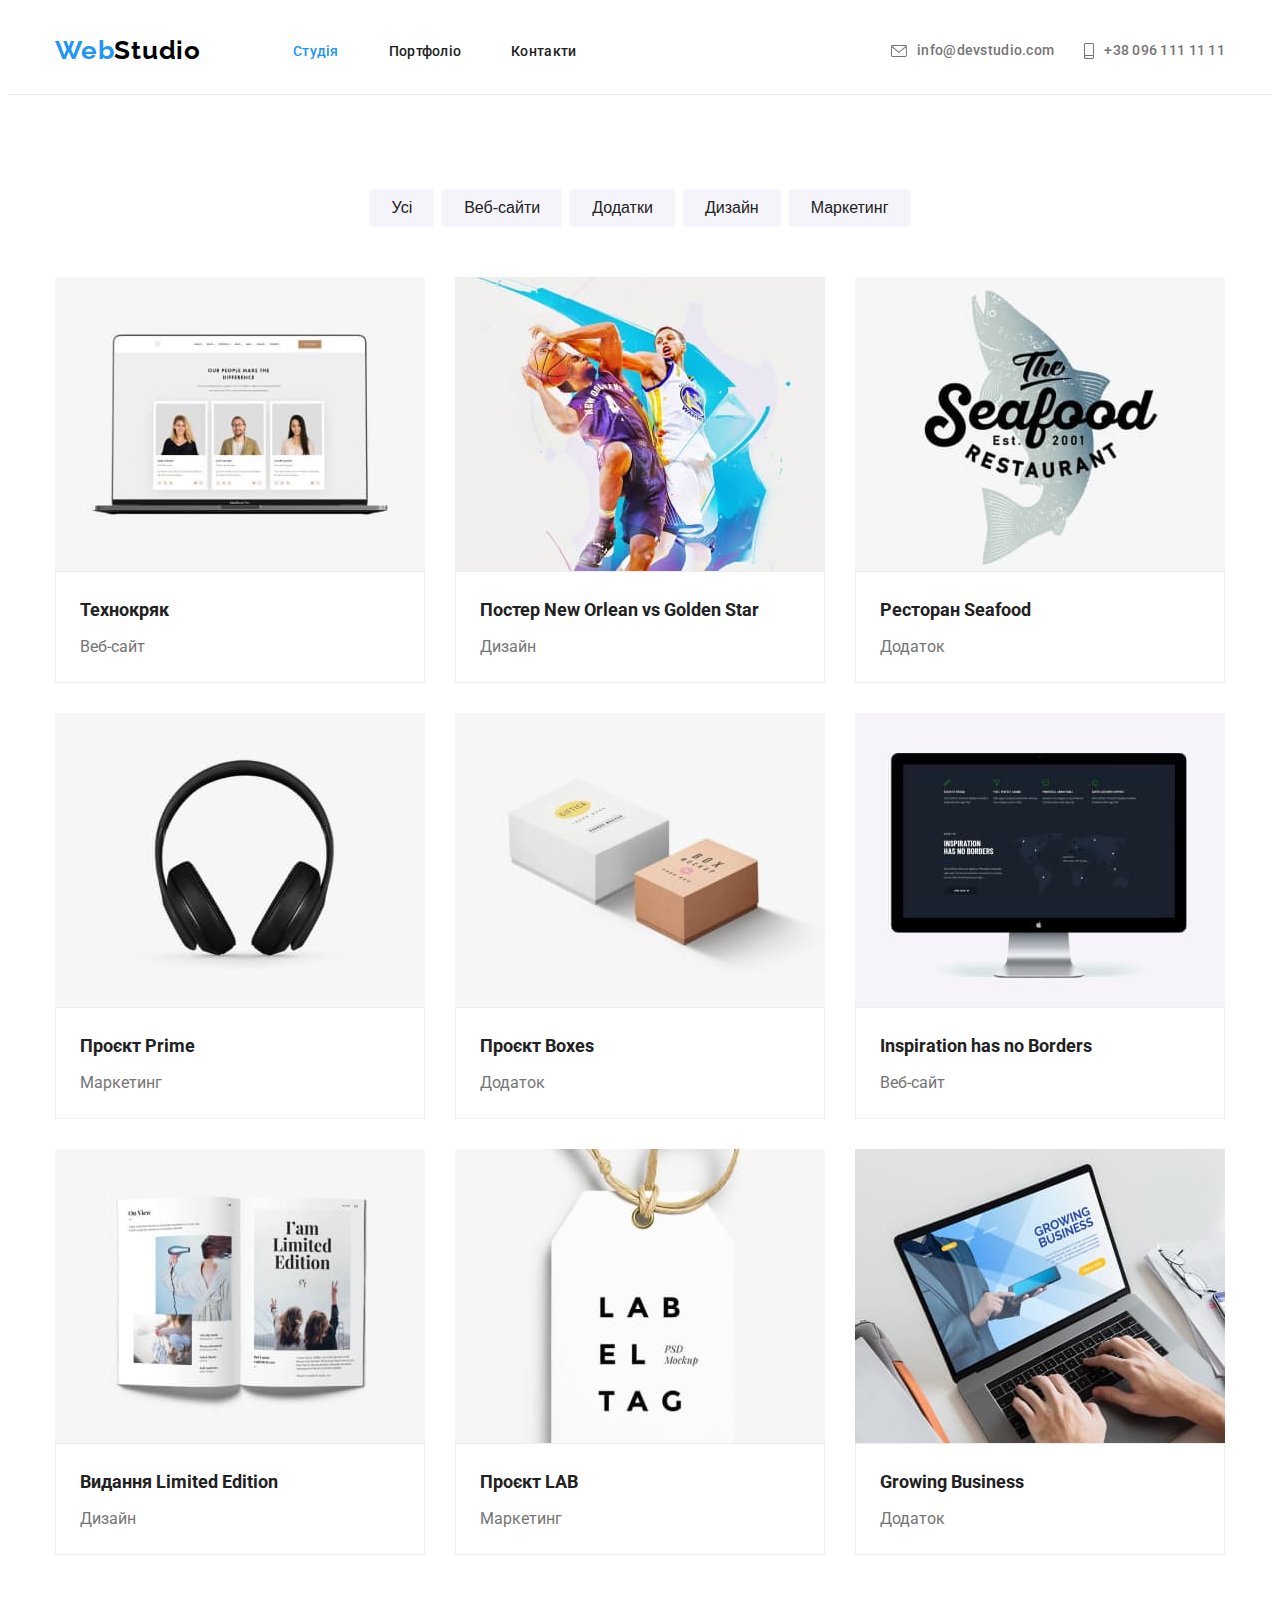
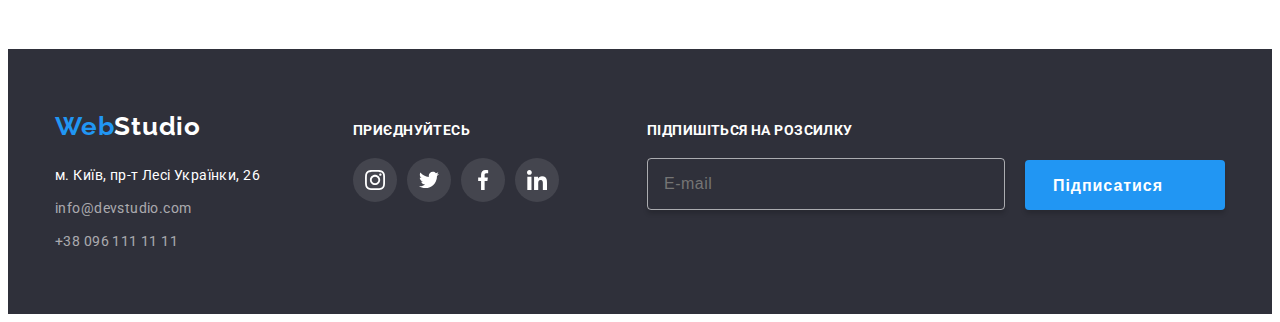
==== commit 2fe114e0: "lub" ====
--- a/pages/portfolio.html
+++ b/pages/portfolio.html
@@ -14,18 +14,23 @@
     <link rel="stylesheet" href="../style/main.min.css" />
   </head>
   <body>
-       <header class="header">
+         <header class="header">
       <div class="container box">
         <a class="header__logo" href="/index.html"
           ><span class="header__web">Web</span>Studio</a
         >
+            <button type="button" class="header__btn" modal-header-open>
+        <svg class="header__eacon">
+        <use href="../images/symbol-defs.svg#icon-menu"></use>
+        </svg>
+        </button>
         <nav class="header__nav">
           <ul class="nav__list">
             <li class="nav__item">
-              <a class="nav__link" href="../index.html">Студія</a>
+              <a class="nav__link current " href="../index.html">Студія</a>
             </li>
             <li class="nav__item">
-              <a class="nav__link current" href="../pages/portfolio.html">Портфоліо</a>
+              <a class="nav__link" href="./portfolio.html">Портфоліо</a>
             </li>
             <li class="nav__item">
               <a class="nav__link" href="#">Контакти</a>
@@ -50,6 +55,28 @@
             >
           </li>
         </ul>
+         <div class="menu is-hidden" header-modal>
+          <button type="button" class="menu__btn" modal-header-close><svg class="menu__icon">
+            <use href="../images/symbol-defs.svg#icon-dagger"></use>
+          </svg></button>
+          <nav class="menu-nav">
+          <ul class="menu__list">
+            <li class="menu__item"><a href="../index.html" class="menu__link activ">Студія</a></li>
+            <li class="menu__item"><a href="./portfolio.html" class="menu__link">Портфоліо</a></li>
+            <li class="menu__item"><a href="#" class="menu__link">Контакти</a></li>
+          </ul>
+          </nav>
+          <ul class="menu__leest">
+            <li class="menu__eetem"><a href="tel:+380961111111" class="menu__lienk">+38 096 111 11 11</a></li>
+            <li class="menu__eetem"><a href="mailto:info@devstudio.com" class="menu__leenk">info@devstudio.com</a></li>
+          </ul>
+          <ul class="menu__least">
+            <li class="menu__eatem"><a href="https://www.instagram.com/" class="menu__leank first">Instagram</a></li>
+            <li class="menu__eatem"><a href="https://twitter.com/?lang=uk" class="menu__leank">Twitter</a></li>
+            <li class="menu__eatem"><a href="https://www.facebook.com/?locale=uk_UA" class="menu__leank">Facebook</a></li>
+            <li class="menu__eatem"><a href="https://ua.linkedin.com/" class="menu__leank last">LinkedIn</a></li>
+          </ul>
+        </div>
       </div>
     </header>
   <main class="main">
@@ -297,6 +324,7 @@
         </div>
       </div>
     </footer>
+     <script src="../js/modal-header.js"></script>
   </body>
 </html>
 
--- a/style/main.min.css
+++ b/style/main.min.css
@@ -1 +1 @@
-body{font-family:"Roboto"}.container{max-width:1200px;padding-right:15px;padding-left:15px;margin:0 auto}@media screen and (min-width: 480px){.container{width:480px}}@media screen and (min-width: 768px){.container{width:768px}}@media screen and (min-width: 1200px){.container{width:1200px}}*,::after,::before{box-sizing:border-box}img{display:block;width:100%;height:auto;max-width:100%}h1,h2,h3,h4,p{margin:0;padding:0}ul{list-style:none;margin:0;padding:0}a{text-decoration:none}button{cursor:pointer;border:none}.footer__web,.header__web,.header__logo{font-family:"Raleway";font-size:26px;font-weight:700;line-height:1.38;letter-spacing:.78px}.nav__link,.header__link{font-size:14px;font-weight:500;line-height:1.14;letter-spacing:.28px}.footer__lab,.footer .foot__title,.affairs__text{font-size:14px;font-weight:700;line-height:1.14;letter-spacing:.42px;text-transform:uppercase}.footer__item,.footer__maps,.advantages__text{font-size:14px;font-weight:400;line-height:1.71;letter-spacing:.42px}.modal .check__btn,.footer__btn,.hero__button{font-size:16px;font-weight:700;line-height:1.87;letter-spacing:.96px}.header{background-color:#fff;padding-top:10px;padding-bottom:10px}@media screen and (min-width: 480px){.header{padding-top:10px;padding-bottom:10px}}@media screen and (min-width: 768px){.header{padding-top:21px;padding-bottom:21px}}@media screen and (min-width: 1200px){.header{padding-top:25px;padding-bottom:25px}}.header__logo{color:#000;width:145px}@media screen and (min-width: 480px){.header__logo{font-size:24px;letter-spacing:.72px}}@media screen and (min-width: 768px){.header__logo{font-size:24px;margin-right:88px;letter-spacing:.72px}}@media screen and (min-width: 1200px){.header__logo{font-size:26px;letter-spacing:.78px;margin-right:93px;letter-spacing:.78px}}.header__web{color:#2196f3}.header__list{display:none;margin-left:auto}@media screen and (min-width: 480px){.header__list{display:none}}@media screen and (min-width: 768px){.header__list{display:flex;gap:10px;flex-direction:column}}@media screen and (min-width: 1200px){.header__list{gap:30px;flex-direction:row}}.header__link{color:#757575;display:flex;align-items:center;justify-content:flex-start;flex-direction:flex-start;gap:10px}@media screen and (min-width: 480px){.header__link{font-size:12px;letter-spacing:.24px}}@media screen and (min-width: 768px){.header__link{font-size:12px;letter-spacing:.24px}}@media screen and (min-width: 1200px){.header__link{font-size:14px;letter-spacing:.28px}}.header__link:last-child{margin-right:0px}.header__link:hover,.header__link:focus{transition-property:color;transition-duration:250ms;transition-timing-function:cubic-bezier(0.4, 0, 0.2, 1);transition-delay:0;color:#2196f3}.header__link:hover .header__icon,.header__link:focus .header__icon{fill:#2196f3;transition-property:fill;transition-duration:250ms;transition-timing-function:cubic-bezier(0.4, 0, 0.2, 1);transition-delay:0}.header__icon{width:10px;height:16px;fill:#757575}.header__icon.head__svg{width:16px;height:12px}.box{display:flex;align-items:center;justify-content:flex-start;flex-direction:flex-start}.nav__list{display:none}@media screen and (min-width: 480px){.nav__list{display:none}}@media screen and (min-width: 768px){.nav__list{display:flex;gap:50px}}.nav__item{position:relative}.nav__link{color:#212121}.nav__link:hover,.nav__link:focus{color:#2196f3;transition-property:color;transition-duration:250ms;transition-timing-function:cubic-bezier(0.4, 0, 0.2, 1);transition-delay:0}.current{color:#2196f3}.current:hover:after,.current:focus:after{content:"";width:100%;height:4px;border-radius:2px;background:#2196f3;position:absolute;top:48px;left:0px;transition-property:background-color;transition-duration:250ms;transition-timing-function:cubic-bezier(0.4, 0, 0.2, 1);transition-delay:0}.hero{padding-top:118px;padding-bottom:118px;background-image:linear-gradient(rgba(47, 48, 58, 0.4), rgba(47, 48, 58, 0.4)),url(../images/fons.jpg);background-position:center;background-repeat:no-repeat;background-size:cover;overflow:hidden;text-align:center}@media screen and (min-width: 1200px){.hero{padding-top:200px;padding-bottom:200px}}.hero__title{color:#fff;font-size:26px;font-weight:900;line-height:1.61;letter-spacing:1.56px;text-transform:uppercase;width:100%;margin-bottom:30px;margin-left:auto;margin-right:auto}@media screen and (min-width: 480px){.hero__title{width:360px}}@media screen and (min-width: 1200px){.hero__title{font-size:44px;line-height:1.36;letter-spacing:2.64px;width:696px}}.hero__button{color:#fff;background-color:#2196f3;padding:10px 24px;border:none;border-radius:4px;box-shadow:0px 4px 4px 0px rgba(0,0,0,.15)}@media screen and (min-width: 1200px){.hero__button{padding:10px 32px}}.advantages{background-color:#fff;padding-top:60px;padding-bottom:60px}@media screen and (min-width: 1200px){.advantages{padding-top:94px;padding-bottom:0}}.advantages__list{display:flex;flex-direction:column;gap:30px}@media screen and (min-width: 768px){.advantages__list{flex-direction:row;flex-wrap:wrap}}@media screen and (min-width: 1200px){.advantages__list{flex-wrap:nowrap}}.advantages__item::before{content:"";border-radius:4px;background:#f5f4fa;background-image:url(../images/antenna.png);height:120px;display:block;background-repeat:no-repeat;background-position:center;margin-bottom:30px}@media screen and (min-width: 480px){.advantages__item::before{width:450px}}@media screen and (min-width: 768px){.advantages__item::before{width:354px}}@media screen and (min-width: 1200px){.advantages__item::before{width:270px}}.advantages__item:nth-child(2)::before{background-image:url(../images/clock.png)}.advantages__item:nth-child(3)::before{background-image:url(../images/diagram.png)}.advantages__item:last-child::before{background-image:url(../images/astronaut.png)}.advantages__title{color:#212121;text-align:center;font-size:14px;font-weight:700;line-height:1.14;letter-spacing:.42;margin-bottom:10px}@media screen and (min-width: 768px){.advantages__title{text-align:start}}.advantages__text{color:#757575;width:100%}@media screen and (min-width: 768px){.advantages__text{width:354px}}@media screen and (min-width: 1200px){.advantages__text{width:270px}}.affairs{background-color:#fff;padding-top:94px;padding-bottom:94px;display:none}@media screen and (min-width: 1200px){.affairs{display:flex}}.affairs__list{display:flex;gap:30px}.affairs__item{position:relative}.affairs__title{color:#212121;font-size:36px;font-weight:700;line-height:1.16;text-align:center;margin-bottom:50px}.affairs__img{width:370px}.affairs__box{width:370px;height:70px;display:flex;align-items:center;justify-content:center;flex-direction:flex-start;background:rgba(47,48,58,.8);position:absolute;bottom:0}.affairs__text{color:#fff}.comand{background-color:#f5f4fa;padding-top:60px;padding-bottom:60px;text-align:center}@media screen and (min-width: 1200px){.comand{padding-top:94px;padding-bottom:94px}}.comand__list{display:flex;flex-direction:column;gap:30px}@media screen and (min-width: 768px){.comand__list{flex-direction:row;flex-wrap:wrap}}@media screen and (min-width: 1200px){.comand__list{flex-wrap:nowrap}}.comand__item{flex-basis:100%;border-radius:0px 0px 4px 4px;box-shadow:0px 1px 3px 0px rgba(0,0,0,.12),0px 1px 1px 0px rgba(0,0,0,.14),0px 2px 1px 0px rgba(0,0,0,.2)}@media screen and (min-width: 768px){.comand__item{flex-basis:calc((100% - 30px)/2)}}@media screen and (min-width: 1200px){.comand__item{flex-basis:calc((100% - 90px)/4)}}.comand__box{border-radius:0px 0px 4px 4px;background:#fff;padding-top:30px;padding-bottom:36px}.comand__img{width:100%}.comand__title{color:#212121;text-align:center;font-size:28px;font-weight:700;line-height:1.16;letter-spacing:.84px;margin-bottom:30px}@media screen and (min-width: 1200px){.comand__title{font-size:36px;letter-spacing:1.08px;margin-bottom:50px}}.comand__description{color:#212121;font-size:16px;font-weight:500;line-height:1.18}.comand__text{color:#757575;font-size:16px;font-weight:400;line-height:1.18;margin-top:10px;margin-bottom:16px}.comand__leest{display:flex;align-items:center;justify-content:center;flex-direction:flex-start;gap:10px}.comand__eatem{display:flex;align-items:center;justify-content:center;flex-direction:flex-start;padding:12px}.comand__eatem:hover,.comand__eatem:focus{outline:#2196f3;border-radius:50%;background-color:#2196f3;transition:background-color 250ms cubic-bezier(0.4, 0, 0.2, 1)}.comand__eatem:hover .comand__icon,.comand__eatem:focus .comand__icon{fill:#fff;transition:fill 250ms cubic-bezier(0.4, 0, 0.2, 1);animation:move-box 250ms ease}@keyframes move-box{0%{transform:rotate(0)}100%{transform:rotate(360deg)}}.comand__icon{width:20px;height:20px;fill:#afb1b8}.customers{padding-top:60px;padding-bottom:60px}@media screen and (min-width: 1200px){.customers{padding-top:94px;padding-bottom:94px}}.customers__list{display:flex;align-items:center;justify-content:center;flex-direction:flex-start;gap:30px;position:relative;flex-wrap:wrap}.customers__item{flex-basis:calc((100% - 30px)/2)}@media screen and (min-width: 768px){.customers__item{flex-basis:calc((100% - 120px)/5)}}@media screen and (min-width: 1200px){.customers__item{flex-basis:calc((100% - 150px)/6)}}.customers__title{color:#212121;text-align:center;margin-bottom:30px;font-weight:700;font-size:28px;line-height:1.17;letter-spacing:.84px}@media screen and (min-width: 1200px){.customers__title{font-size:36px;line-height:1.16;letter-spacing:1.08px;margin-bottom:50px}}.customers__link{display:flex;align-items:center;justify-content:center;flex-direction:flex-start;width:100%;height:92px;border-radius:4px;border:1px solid #afb1b8}@media screen and (min-width: 768px){.customers__link{width:226px}}@media screen and (min-width: 1200px){.customers__link{width:170px}}.customers__link:hover,.customers__link:focus{outline:1px solid #2196f3;border:none;transition-property:border-color;transition-duration:250ms;transition-timing-function:cubic-bezier(0.4, 0, 0.2, 1);transition-delay:0}.customers__link:hover .customers__icon,.customers__link:focus .customers__icon{fill:#2196f3;transition-property:fill;transition-duration:250ms;transition-timing-function:cubic-bezier(0.4, 0, 0.2, 1);transition-delay:0}.customers__icon{width:100%;height:60px;fill:#afb1b8}.footer{background-color:#2f303a;padding-top:60px;padding-bottom:60px}.footer__box{display:flex;flex-direction:column}@media screen and (min-width: 1200px){.footer__box{flex-direction:row;text-align:start}}.footer .adapt{display:flex;flex-direction:column;justify-content:center;gap:60px}@media screen and (min-width: 768px){.footer .adapt{flex-direction:row;gap:165px}}@media screen and (min-width: 1200px){.footer .adapt{justify-content:start;gap:93px;margin-right:auto}}.footer .drop{margin-right:auto;margin-left:auto;text-align:center}@media screen and (min-width: 1200px){.footer .drop{text-align:start;margin-left:0}}.footer__logo{color:#fff;font-family:"Raleway";font-size:24px;font-weight:700;line-height:1.37;letter-spacing:.72px}@media screen and (min-width: 1200px){.footer__logo{font-size:26px;letter-spacing:.78px}}.footer__web{color:#2196f3}@media screen and (min-width: 1200px){.footer__web{font-size:26px;letter-spacing:.78px}}.footer__adress{font-style:normal;margin-top:20px}.footer__maps{color:#fff}.footer__list{margin-top:9px}.footer__link{margin-bottom:9px}.footer__link:last-child{margin-bottom:0px}.footer__item{color:rgba(255,255,255,.6);text-align:center}.footer .foot{margin-right:auto;margin-left:auto;text-align:center}@media screen and (min-width: 768px){.footer .foot{padding-top:5px}}@media screen and (min-width: 1200px){.footer .foot{text-align:start;padding-top:12px}}.footer .foot__title{color:#fff;margin-bottom:20px}.footer .foot__list{display:flex;align-items:center;justify-content:flex-start;flex-direction:flex-start;gap:10px}.footer .foot__item{display:flex;align-items:center;justify-content:center;flex-direction:flex-start;width:44px;height:44px;border-radius:33px;background-color:rgba(255,255,255,.1)}.footer .foot__item:hover,.footer .foot__item:focus{outline:#2196f3;background-color:#2196f3;transition:background-color 250ms cubic-bezier(0.4, 0, 0.2, 1)}.footer .foot__item:hover .foot__icon,.footer .foot__item:focus .foot__icon{animation:move-box 250ms ease}@keyframes move-box{0%{transform:rotate(0)}100%{transform:rotate(360deg)}}.footer .foot__icon{fill:#fff;width:20px;height:20px}.footer__form{display:flex;margin-left:0;padding-bottom:0;flex-direction:column;margin-top:60px}@media screen and (min-width: 1200px){.footer__form{flex-direction:row;padding-bottom:30px;margin-top:0}}.footer__lab{color:#fff;text-align:center}@media screen and (min-width: 1200px){.footer__lab{text-align:start}}.footer__inp{display:block;width:100%;background-color:rgba(0,0,0,0);color:rgba(255,255,255,.6);font-size:16px;font-weight:400;line-height:1.25;letter-spacing:.48px;padding:15px 16px;border-radius:4px;border:1px solid rgba(255,255,255,.6);box-shadow:0px 4px 4px rgba(0,0,0,.15);outline:none;margin-top:20px;margin-right:auto;margin-left:auto}@media screen and (min-width: 480px){.footer__inp{width:450px}}@media screen and (min-width: 1200px){.footer__inp{width:358px}}.footer__btn{display:flex;align-items:center;justify-content:center;flex-direction:flex-start;background-color:#2196f3;color:#fff;border-radius:4px;box-shadow:0px 4px 4px rgba(0,0,0,.15);height:50px;margin-top:0;width:200px;margin-left:auto;margin-right:auto;margin-top:20px}@media screen and (min-width: 1200px){.footer__btn{margin-top:36px;margin-right:0;margin-left:20px}}.footer__icon{fill:#fff;width:24px;height:24px;margin-left:10px}.backdrop{position:fixed;top:0;left:0;width:100%;height:100%;background-image:linear-gradient(rgba(0, 0, 0, 0.2), rgba(0, 0, 0, 0.2));opacity:1;transition-property:opacity;transition-duration:250ms;transition-timing-function:cubic-bezier(0.4, 0, 0.2, 1);transition-delay:0}.is-hidden{opacity:0;pointer-events:none}.modal{padding:40px;background-color:#fff;position:absolute;top:50%;left:50%;transform:translate(-50%, -50%)}.modal__btn{display:flex;align-items:center;justify-content:center;flex-direction:flex-start;border-radius:50%;background-color:rgba(0,0,0,0);padding:6px;position:absolute;top:14px;right:14px;border:1px solid #eee}.modal__btn:hover,.modal__btn:focus{outline:#eee}.modal__btn:hover .modal__svg,.modal__btn:focus .modal__svg{fill:#2196f3;transition-property:fill;transition-duration:250ms;transition-timing-function:cubic-bezier(0.4, 0, 0.2, 1);transition-delay:0}.modal__svg{width:18px;height:18px}.modal__title{color:#212121;font-size:20px;font-weight:700;line-height:1.5;letter-spacing:.6px;text-align:center;margin-bottom:12px;width:100%;margin-right:auto;margin-left:auto}@media screen and (min-width: 480px){.modal__title{width:370px}}@media screen and (min-width: 1200px){.modal__title{width:448px;line-height:1.15}}.modal__lab{color:#757575;font-size:12px;font-weight:400;line-height:1.16;letter-spacing:.12px;border:none}.modal__inp{display:block;width:100%;height:40px;border-radius:4px;border:1px solid #eee;padding:12px 12px 12px 42px;margin-bottom:10px;margin-top:4px;outline:none}@media screen and (min-width: 480px){.modal__inp{width:370px}}@media screen and (min-width: 1200px){.modal__inp{width:448px}}.modal__inp:hover,.modal__inp:focus{border-color:#2196f3;transition-property:border-color;transition-duration:250ms;transition-timing-function:cubic-bezier(0.4, 0, 0.2, 1);transition-delay:0}.modal__coment{display:block;width:100%;height:120px;border-radius:4px;border-color:#eee;padding:12px 16px;margin-bottom:20px;resize:none;margin-top:4px;outline:none}@media screen and (min-width: 480px){.modal__coment{width:370px}}@media screen and (min-width: 1200px){.modal__coment{width:448px;margin-bottom:25px}}.modal__box{position:relative}.modal__inp:hover+.modal__icon,.modal__inp:focus+.modal__icon{fill:#2196f3;transition-property:fill;transition-duration:250ms;transition-timing-function:cubic-bezier(0.4, 0, 0.2, 1);transition-delay:0}.modal__icon{width:18px;height:18px;top:53%;left:12px;position:absolute}.modal__us{width:18px;height:18px}.modal__chek{width:16px;height:16px;margin-right:8px}.modal .check{display:flex;align-items:center;justify-content:center;flex-direction:flex-start;margin-bottom:30px}@media screen and (min-width: 1200px){.modal .check{margin-bottom:34px}}.modal .check__text{color:#757575;font-size:12px;font-weight:400;line-height:1.16;letter-spacing:.36px;display:flex;flex-wrap:wrap}@media screen and (min-width: 1200px){.modal .check__text{font-size:14px;line-height:1.7px}}.modal .check__link{color:#2196f3;font-size:12px;font-weight:400;line-height:1.16;letter-spacing:.36px;text-decoration-line:underline;margin-left:3px}.modal .check__btn{color:#fff;text-align:center;padding:10px 53px;border-radius:4px;background:#2196f3;box-shadow:0px 4px 4px 0px rgba(0,0,0,.15)}.modal .check__button{text-align:center}.photo{background-color:#fff;padding-top:94px;padding-bottom:94px;border-top:1px solid #ececec}.photo__leest{display:flex;align-items:flex-start;justify-content:flex-start;flex-direction:flex-start;gap:8px;margin-bottom:50px;width:100%}@media screen and (min-width: 480px){.photo__leest{width:360px}}@media screen and (min-width: 768px){.photo__leest{flex-wrap:nowrap;justify-content:center;width:100%}}.photo__btn{color:#212121;background-color:#f5f4fa;border:0;border-radius:4px;font-size:16px;font-weight:500;line-height:1.62;padding:6px 22px}.photo__btn:hover,.photo__btn:focus{background-color:#2196f3;border:none;outline:rgba(0,0,0,0);border-radius:4px;color:#fff;box-shadow:0px 3px 1px 0px rgba(0,0,0,.1),0px 1px 2px 0px rgba(0,0,0,.08),0px 2px 2px 0px rgba(0,0,0,.12);transition-property:background-color,color,box-shadow;transition-duration:250ms;transition-timing-function:cubic-bezier(0.4, 0, 0.2, 1);transition-delay:0}.photo__list{display:flex;align-items:flex-start;justify-content:flex-start;flex-direction:flex-start;gap:30px}@media screen and (min-width: 480px){.photo__list{flex-wrap:wrap}}.photo__link{flex-basis:calc((100% - 0px)/1)}@media screen and (min-width: 768px){.photo__link{flex-basis:calc((100% - 30px)/2)}}@media screen and (min-width: 1200px){.photo__link{flex-basis:calc((100% - 60px)/3)}}.photo__link:hover,.photo__link:focus{box-shadow:0px 1px 1px 0px rgba(0,0,0,.12),0px 4px 4px 0px rgba(0,0,0,.06),1px 4px 6px 0px rgba(0,0,0,.16);transition-property:box-shadow;transition-duration:250ms;transition-timing-function:cubic-bezier(0.4, 0, 0.2, 1);transition-delay:0}.photo__link:hover .overlay,.photo__link:focus .overlay{opacity:1;transition-property:opacity;transition-duration:250ms;transition-timing-function:cubic-bezier(0.4, 0, 0.2, 1);transition-delay:0}.photo__bax{position:relative;overflow:hidden}.photo__bax:hover .overlay{opacity:1;transform:translate(0);transition-property:transform;transition-duration:250ms;transition-delay:0}.photo__img{width:100%;height:294px}.photo__box{border:1px solid #eee;background-color:#fff;padding:20px 24px}.photo__title{color:#212121;font-size:18px;font-weight:700;line-height:2}.photo__text{color:#757575;font-size:16px;font-weight:400;line-height:1.87;margin-top:4px}.overlay{position:absolute;top:0;left:0;width:100%;height:100%;padding:77px 24px;background:rgba(33,150,243,.9);opacity:0;transition-property:background-color transform;transition-duration:250ms;transition-timing-function:cubic-bezier(0.4, 0, 0.2, 1);transition-delay:0;transform:translatey(370px);overflow:hidden}@media screen and (min-width: 768px){.overlay{padding:49px 24px}}@media screen and (min-width: 1200px){.overlay{padding:63px 24px}}.over__text{color:#fff;font-size:18px;font-weight:400;line-height:1.5;letter-spacing:.54px;width:100%;height:100%;transition-property:color;transition-duration:250ms;transition-timing-function:cubic-bezier(0.4, 0, 0.2, 1);transition-delay:0}/*# sourceMappingURL=main.min.css.map */+body{font-family:"Roboto"}.container{max-width:1200px;padding-right:15px;padding-left:15px;margin:0 auto}@media screen and (min-width: 480px){.container{width:480px}}@media screen and (min-width: 768px){.container{width:768px}}@media screen and (min-width: 1200px){.container{width:1200px}}*,::after,::before{box-sizing:border-box}img{display:block;width:100%;height:auto;max-width:100%}h1,h2,h3,h4,p{margin:0;padding:0}ul{list-style:none;margin:0;padding:0}a{text-decoration:none}button{cursor:pointer;border:none}.footer__web,.header__web,.header__logo{font-family:"Raleway";font-size:26px;font-weight:700;line-height:1.38;letter-spacing:.78px}.nav__link,.header__link{font-size:14px;font-weight:500;line-height:1.14;letter-spacing:.28px}.footer__lab,.footer .foot__title,.affairs__text{font-size:14px;font-weight:700;line-height:1.14;letter-spacing:.42px;text-transform:uppercase}.footer__item,.footer__maps,.advantages__text{font-size:14px;font-weight:400;line-height:1.71;letter-spacing:.42px}.modal .check__btn,.footer__btn,.hero__button{font-size:16px;font-weight:700;line-height:1.87;letter-spacing:.96px}.header{background-color:#fff;padding-top:10px;padding-bottom:10px}@media screen and (min-width: 480px){.header{padding-top:10px;padding-bottom:10px}}@media screen and (min-width: 768px){.header{padding-top:21px;padding-bottom:21px}}@media screen and (min-width: 1200px){.header{padding-top:25px;padding-bottom:25px}}.header__logo{color:#000;width:145px}@media screen and (min-width: 480px){.header__logo{font-size:24px;letter-spacing:.72px}}@media screen and (min-width: 768px){.header__logo{font-size:24px;margin-right:88px;letter-spacing:.72px}}@media screen and (min-width: 1200px){.header__logo{font-size:26px;letter-spacing:.78px;margin-right:93px;letter-spacing:.78px}}.header__web{color:#2196f3}.header__list{display:none;margin-left:auto}@media screen and (min-width: 480px){.header__list{display:none}}@media screen and (min-width: 768px){.header__list{display:flex;gap:10px;flex-direction:column}}@media screen and (min-width: 1200px){.header__list{gap:30px;flex-direction:row}}.header__link{color:#757575;display:flex;align-items:center;justify-content:flex-start;flex-direction:flex-start;gap:10px}@media screen and (min-width: 480px){.header__link{font-size:12px;letter-spacing:.24px}}@media screen and (min-width: 768px){.header__link{font-size:12px;letter-spacing:.24px}}@media screen and (min-width: 1200px){.header__link{font-size:14px;letter-spacing:.28px}}.header__link:last-child{margin-right:0px}.header__link:hover,.header__link:focus{transition-property:color;transition-duration:250ms;transition-timing-function:cubic-bezier(0.4, 0, 0.2, 1);transition-delay:0;color:#2196f3}.header__link:hover .header__icon,.header__link:focus .header__icon{fill:#2196f3;transition-property:fill;transition-duration:250ms;transition-timing-function:cubic-bezier(0.4, 0, 0.2, 1);transition-delay:0}.header__icon{width:10px;height:16px;fill:#757575}.header__icon.head__svg{width:16px;height:12px}.box{display:flex;align-items:center;justify-content:flex-start;flex-direction:flex-start}.nav__list{display:none}@media screen and (min-width: 480px){.nav__list{display:none}}@media screen and (min-width: 768px){.nav__list{display:flex;gap:50px}}.nav__item{position:relative}.nav__link{color:#212121}.nav__link:hover,.nav__link:focus{color:#2196f3;transition-property:color;transition-duration:250ms;transition-timing-function:cubic-bezier(0.4, 0, 0.2, 1);transition-delay:0}.current{color:#2196f3}.current:hover:after,.current:focus:after{content:"";width:100%;height:4px;border-radius:2px;background:#2196f3;position:absolute;top:48px;left:0px;transition-property:background-color;transition-duration:250ms;transition-timing-function:cubic-bezier(0.4, 0, 0.2, 1);transition-delay:0}.header__btn{background:none;border:rgba(0,0,0,0);margin-left:auto}@media screen and (min-width: 768px){.header__btn{display:none}}.header__eacon{width:40px;height:40px;fill:#000}.menu{position:fixed;top:0px;left:0px;width:100vw;height:100vh;background:#fff;box-shadow:0px 4px 8px 0px rgba(0,0,0,.04),0px 2px 4px 0px rgba(0,0,0,.08),0px 1px 3px 0px rgba(0,0,0,.16);opacity:1;padding-top:48px;padding-left:40px;padding-bottom:48px}.is-hidden{pointer-events:none;opacity:0}.menu__btn{border:none;background:rgba(0,0,0,0);position:absolute;top:10px;right:15px}.menu__icon{width:40px;height:40px}.menu__icon:hover{fill:#2196f3}.menu__list{display:flex;flex-direction:column;gap:32px}.menu__link{color:#212121;font-size:40px;font-weight:500;line-height:1.17;letter-spacing:.8px}.menu__link:hover{color:#2196f3}.activ{color:#2196f3}.menu__leest{display:flex;flex-direction:column;gap:32px;margin-top:auto}.menu__lienk{color:#2196f3;font-size:34px;font-weight:500;line-height:1.17;letter-spacing:.68px}.menu__leenk{color:#757575;font-size:24px;font-weight:500;line-height:1.16;letter-spacing:.68px}.menu__least{display:flex;margin-top:64px}.menu__leank{color:#2196f3;font-size:18px;font-weight:500;line-height:1.2;letter-spacing:.36px;border-right:1px solid rgba(33,33,33,.2);padding-right:10px;padding-left:10px}.first{padding-left:0}.last{padding-right:0;border:none}.hero{padding-top:118px;padding-bottom:118px;background-image:linear-gradient(rgba(47, 48, 58, 0.4), rgba(47, 48, 58, 0.4)),url(../images/fons.jpg);background-position:center;background-repeat:no-repeat;background-size:cover;overflow:hidden;text-align:center}@media screen and (min-width: 1200px){.hero{padding-top:200px;padding-bottom:200px}}.hero__title{color:#fff;font-size:26px;font-weight:900;line-height:1.61;letter-spacing:1.56px;text-transform:uppercase;width:100%;margin-bottom:30px;margin-left:auto;margin-right:auto}@media screen and (min-width: 480px){.hero__title{width:360px}}@media screen and (min-width: 1200px){.hero__title{font-size:44px;line-height:1.36;letter-spacing:2.64px;width:696px}}.hero__button{color:#fff;background-color:#2196f3;padding:10px 24px;border:none;border-radius:4px;box-shadow:0px 4px 4px 0px rgba(0,0,0,.15)}@media screen and (min-width: 1200px){.hero__button{padding:10px 32px}}.advantages{background-color:#fff;padding-top:60px;padding-bottom:60px}@media screen and (min-width: 1200px){.advantages{padding-top:94px;padding-bottom:0}}.advantages__list{display:flex;flex-direction:column;gap:30px}@media screen and (min-width: 768px){.advantages__list{flex-direction:row;flex-wrap:wrap}}@media screen and (min-width: 1200px){.advantages__list{flex-wrap:nowrap}}.advantages__item::before{content:"";border-radius:4px;background:#f5f4fa;background-image:url(../images/antenna.png);height:120px;display:block;background-repeat:no-repeat;background-position:center;margin-bottom:30px}@media screen and (min-width: 480px){.advantages__item::before{width:450px}}@media screen and (min-width: 768px){.advantages__item::before{width:354px}}@media screen and (min-width: 1200px){.advantages__item::before{width:270px}}.advantages__item:nth-child(2)::before{background-image:url(../images/clock.png)}.advantages__item:nth-child(3)::before{background-image:url(../images/diagram.png)}.advantages__item:last-child::before{background-image:url(../images/astronaut.png)}.advantages__title{color:#212121;text-align:center;font-size:14px;font-weight:700;line-height:1.14;letter-spacing:.42;margin-bottom:10px}@media screen and (min-width: 768px){.advantages__title{text-align:start}}.advantages__text{color:#757575;width:100%}@media screen and (min-width: 768px){.advantages__text{width:354px}}@media screen and (min-width: 1200px){.advantages__text{width:270px}}.affairs{background-color:#fff;padding-top:94px;padding-bottom:94px;display:none}@media screen and (min-width: 1200px){.affairs{display:flex}}.affairs__list{display:flex;gap:30px}.affairs__item{position:relative}.affairs__title{color:#212121;font-size:36px;font-weight:700;line-height:1.16;text-align:center;margin-bottom:50px}.affairs__img{width:370px}.affairs__box{width:370px;height:70px;display:flex;align-items:center;justify-content:center;flex-direction:flex-start;background:rgba(47,48,58,.8);position:absolute;bottom:0}.affairs__text{color:#fff}.comand{background-color:#f5f4fa;padding-top:60px;padding-bottom:60px;text-align:center}@media screen and (min-width: 1200px){.comand{padding-top:94px;padding-bottom:94px}}.comand__list{display:flex;flex-direction:column;gap:30px}@media screen and (min-width: 768px){.comand__list{flex-direction:row;flex-wrap:wrap}}@media screen and (min-width: 1200px){.comand__list{flex-wrap:nowrap}}.comand__item{flex-basis:100%;border-radius:0px 0px 4px 4px;box-shadow:0px 1px 3px 0px rgba(0,0,0,.12),0px 1px 1px 0px rgba(0,0,0,.14),0px 2px 1px 0px rgba(0,0,0,.2)}@media screen and (min-width: 768px){.comand__item{flex-basis:calc((100% - 30px)/2)}}@media screen and (min-width: 1200px){.comand__item{flex-basis:calc((100% - 90px)/4)}}.comand__box{border-radius:0px 0px 4px 4px;background:#fff;padding-top:30px;padding-bottom:36px}.comand__img{width:100%}.comand__title{color:#212121;text-align:center;font-size:28px;font-weight:700;line-height:1.16;letter-spacing:.84px;margin-bottom:30px}@media screen and (min-width: 1200px){.comand__title{font-size:36px;letter-spacing:1.08px;margin-bottom:50px}}.comand__description{color:#212121;font-size:16px;font-weight:500;line-height:1.18}.comand__text{color:#757575;font-size:16px;font-weight:400;line-height:1.18;margin-top:10px;margin-bottom:16px}.comand__leest{display:flex;align-items:center;justify-content:center;flex-direction:flex-start;gap:10px}.comand__eatem{display:flex;align-items:center;justify-content:center;flex-direction:flex-start;padding:12px}.comand__eatem:hover,.comand__eatem:focus{outline:#2196f3;border-radius:50%;background-color:#2196f3;transition:background-color 250ms cubic-bezier(0.4, 0, 0.2, 1)}.comand__eatem:hover .comand__icon,.comand__eatem:focus .comand__icon{fill:#fff;transition:fill 250ms cubic-bezier(0.4, 0, 0.2, 1);animation:move-box 250ms ease}@keyframes move-box{0%{transform:rotate(0)}100%{transform:rotate(360deg)}}.comand__icon{width:20px;height:20px;fill:#afb1b8}.customers{padding-top:60px;padding-bottom:60px}@media screen and (min-width: 1200px){.customers{padding-top:94px;padding-bottom:94px}}.customers__list{display:flex;align-items:center;justify-content:center;flex-direction:flex-start;gap:30px;position:relative;flex-wrap:wrap}.customers__item{flex-basis:calc((100% - 30px)/2)}@media screen and (min-width: 768px){.customers__item{flex-basis:calc((100% - 120px)/5)}}@media screen and (min-width: 1200px){.customers__item{flex-basis:calc((100% - 150px)/6)}}.customers__title{color:#212121;text-align:center;margin-bottom:30px;font-weight:700;font-size:28px;line-height:1.17;letter-spacing:.84px}@media screen and (min-width: 1200px){.customers__title{font-size:36px;line-height:1.16;letter-spacing:1.08px;margin-bottom:50px}}.customers__link{display:flex;align-items:center;justify-content:center;flex-direction:flex-start;width:100%;height:92px;border-radius:4px;border:1px solid #afb1b8}@media screen and (min-width: 768px){.customers__link{width:226px}}@media screen and (min-width: 1200px){.customers__link{width:170px}}.customers__link:hover,.customers__link:focus{outline:1px solid #2196f3;border:none;transition-property:border-color;transition-duration:250ms;transition-timing-function:cubic-bezier(0.4, 0, 0.2, 1);transition-delay:0}.customers__link:hover .customers__icon,.customers__link:focus .customers__icon{fill:#2196f3;transition-property:fill;transition-duration:250ms;transition-timing-function:cubic-bezier(0.4, 0, 0.2, 1);transition-delay:0}.customers__icon{width:100%;height:60px;fill:#afb1b8}.footer{background-color:#2f303a;padding-top:60px;padding-bottom:60px}.footer__box{display:flex;flex-direction:column}@media screen and (min-width: 1200px){.footer__box{flex-direction:row;text-align:start;align-items:baseline}}.footer .adapt{display:flex;flex-direction:column;justify-content:center;align-items:baseline;gap:60px}@media screen and (min-width: 768px){.footer .adapt{flex-direction:row;gap:165px}}@media screen and (min-width: 1200px){.footer .adapt{justify-content:start;gap:93px;margin-right:auto}}.footer .drop{margin-right:auto;margin-left:auto;text-align:center}@media screen and (min-width: 768px){.footer .drop{margin-left:0;margin-right:0}}@media screen and (min-width: 1200px){.footer .drop{text-align:start;margin-left:0;margin-right:auto}}.footer__logo{color:#fff;font-family:"Raleway";font-size:24px;font-weight:700;line-height:1.37;letter-spacing:.72px}@media screen and (min-width: 1200px){.footer__logo{font-size:26px;letter-spacing:.78px}}.footer__web{color:#2196f3}@media screen and (min-width: 1200px){.footer__web{font-size:26px;letter-spacing:.78px}}.footer__adress{font-style:normal;margin-top:20px}.footer__maps{color:#fff}.footer__list{margin-top:9px}.footer__link{margin-bottom:9px}.footer__link:last-child{margin-bottom:0px}.footer__item{color:rgba(255,255,255,.6);text-align:center}.footer .foot{margin-right:auto;margin-left:auto;text-align:center}@media screen and (min-width: 768px){.footer .foot{margin-right:0;margin-left:0}}@media screen and (min-width: 1200px){.footer .foot{text-align:start}}.footer .foot__title{color:#fff;margin-bottom:20px}.footer .foot__list{display:flex;align-items:center;justify-content:flex-start;flex-direction:flex-start;gap:10px}.footer .foot__item{display:flex;align-items:center;justify-content:center;flex-direction:flex-start;width:44px;height:44px;border-radius:33px;background-color:rgba(255,255,255,.1)}.footer .foot__item:hover,.footer .foot__item:focus{outline:#2196f3;background-color:#2196f3;transition:background-color 250ms cubic-bezier(0.4, 0, 0.2, 1)}.footer .foot__item:hover .foot__icon,.footer .foot__item:focus .foot__icon{animation:move-box 250ms ease}@keyframes move-box{0%{transform:rotate(0)}100%{transform:rotate(360deg)}}.footer .foot__icon{fill:#fff;width:20px;height:20px}.footer__form{display:flex;flex-direction:column;margin-top:60px}@media screen and (min-width: 1200px){.footer__form{flex-direction:row;margin-top:0}}.footer__lab{color:#fff;text-align:center}@media screen and (min-width: 1200px){.footer__lab{text-align:start}}.footer__inp{display:block;width:100%;background-color:rgba(0,0,0,0);color:rgba(255,255,255,.6);font-size:16px;font-weight:400;line-height:1.25;letter-spacing:.48px;padding:15px 16px;border-radius:4px;border:1px solid rgba(255,255,255,.6);box-shadow:0px 4px 4px rgba(0,0,0,.15);outline:none;margin-top:20px;margin-right:auto;margin-left:auto}@media screen and (min-width: 480px){.footer__inp{width:450px}}@media screen and (min-width: 1200px){.footer__inp{width:358px}}.footer__btn{display:flex;align-items:center;justify-content:center;flex-direction:flex-start;background-color:#2196f3;color:#fff;border-radius:4px;box-shadow:0px 4px 4px rgba(0,0,0,.15);height:50px;margin-top:0;width:200px;margin-left:auto;margin-right:auto;margin-top:20px}@media screen and (min-width: 1200px){.footer__btn{margin-right:0;margin-left:20px;margin-top:auto}}.footer__icon{fill:#fff;width:24px;height:24px;margin-left:10px}.backdrop{position:fixed;top:0;left:0;width:100%;height:100%;background-image:linear-gradient(rgba(0, 0, 0, 0.2), rgba(0, 0, 0, 0.2));opacity:1;transition-property:opacity;transition-duration:250ms;transition-timing-function:cubic-bezier(0.4, 0, 0.2, 1);transition-delay:0}.is-hidden{opacity:0;pointer-events:none}.modal{padding:40px;background-color:#fff;position:absolute;top:50%;left:50%;transform:translate(-50%, -50%)}.modal__btn{display:flex;align-items:center;justify-content:center;flex-direction:flex-start;border-radius:50%;background-color:rgba(0,0,0,0);padding:6px;position:absolute;top:14px;right:14px;border:1px solid #eee}.modal__btn:hover,.modal__btn:focus{outline:#eee}.modal__btn:hover .modal__svg,.modal__btn:focus .modal__svg{fill:#2196f3;transition-property:fill;transition-duration:250ms;transition-timing-function:cubic-bezier(0.4, 0, 0.2, 1);transition-delay:0}.modal__svg{width:18px;height:18px}.modal__title{color:#212121;font-size:20px;font-weight:700;line-height:1.5;letter-spacing:.6px;text-align:center;margin-bottom:12px;width:100%;margin-right:auto;margin-left:auto}@media screen and (min-width: 480px){.modal__title{width:370px}}@media screen and (min-width: 1200px){.modal__title{width:448px;line-height:1.15}}.modal__lab{color:#757575;font-size:12px;font-weight:400;line-height:1.16;letter-spacing:.12px;border:none}.modal__inp{display:block;width:100%;height:40px;border-radius:4px;border:1px solid #eee;padding:12px 12px 12px 42px;margin-bottom:10px;margin-top:4px;outline:none}@media screen and (min-width: 480px){.modal__inp{width:370px}}@media screen and (min-width: 1200px){.modal__inp{width:448px}}.modal__inp:hover,.modal__inp:focus{border-color:#2196f3;transition-property:border-color;transition-duration:250ms;transition-timing-function:cubic-bezier(0.4, 0, 0.2, 1);transition-delay:0}.modal__coment{display:block;width:100%;height:120px;border-radius:4px;border-color:#eee;padding:12px 16px;margin-bottom:20px;resize:none;margin-top:4px;outline:none}@media screen and (min-width: 480px){.modal__coment{width:370px}}@media screen and (min-width: 1200px){.modal__coment{width:448px;margin-bottom:25px}}.modal__box{position:relative}.modal__inp:hover+.modal__icon,.modal__inp:focus+.modal__icon{fill:#2196f3;transition-property:fill;transition-duration:250ms;transition-timing-function:cubic-bezier(0.4, 0, 0.2, 1);transition-delay:0}.modal__icon{width:18px;height:18px;top:53%;left:12px;position:absolute}.modal__us{width:18px;height:18px}.modal__chek{width:16px;height:16px;margin-right:8px}.modal .check{display:flex;align-items:center;justify-content:center;flex-direction:flex-start;margin-bottom:30px}@media screen and (min-width: 1200px){.modal .check{margin-bottom:34px}}.modal .check__text{color:#757575;font-size:12px;font-weight:400;line-height:1.16;letter-spacing:.36px;display:flex;flex-wrap:wrap}@media screen and (min-width: 1200px){.modal .check__text{font-size:14px;line-height:1.7px}}.modal .check__link{color:#2196f3;font-size:12px;font-weight:400;line-height:1.16;letter-spacing:.36px;text-decoration-line:underline;margin-left:3px}.modal .check__btn{color:#fff;text-align:center;padding:10px 53px;border-radius:4px;background:#2196f3;box-shadow:0px 4px 4px 0px rgba(0,0,0,.15)}.modal .check__button{text-align:center}.photo{background-color:#fff;padding-top:60px;padding-bottom:60px;border-top:1px solid #ececec}@media screen and (min-width: 1200px){.photo{padding-top:94px;padding-bottom:94px}}.photo__leest{display:flex;align-items:flex-start;justify-content:flex-start;flex-direction:flex-start;gap:8px;margin-bottom:50px;width:100%;flex-wrap:wrap}@media screen and (min-width: 480px){.photo__leest{width:360px}}@media screen and (min-width: 768px){.photo__leest{flex-wrap:nowrap;justify-content:center;width:100%}}.photo__btn{color:#212121;background-color:#f5f4fa;border:0;border-radius:4px;font-size:16px;font-weight:500;line-height:1.62;padding:6px 22px}.photo__btn:hover,.photo__btn:focus{background-color:#2196f3;border:none;outline:rgba(0,0,0,0);border-radius:4px;color:#fff;box-shadow:0px 3px 1px 0px rgba(0,0,0,.1),0px 1px 2px 0px rgba(0,0,0,.08),0px 2px 2px 0px rgba(0,0,0,.12);transition-property:background-color,color,box-shadow;transition-duration:250ms;transition-timing-function:cubic-bezier(0.4, 0, 0.2, 1);transition-delay:0}.photo__list{display:flex;align-items:flex-start;justify-content:flex-start;flex-direction:flex-start;gap:30px;flex-wrap:wrap}.photo__link{flex-basis:calc((100% - 0px)/1)}@media screen and (min-width: 768px){.photo__link{flex-basis:calc((100% - 30px)/2)}}@media screen and (min-width: 1200px){.photo__link{flex-basis:calc((100% - 60px)/3)}}.photo__link:hover,.photo__link:focus{box-shadow:0px 1px 1px 0px rgba(0,0,0,.12),0px 4px 4px 0px rgba(0,0,0,.06),1px 4px 6px 0px rgba(0,0,0,.16);transition-property:box-shadow;transition-duration:250ms;transition-timing-function:cubic-bezier(0.4, 0, 0.2, 1);transition-delay:0}.photo__link:hover .overlay,.photo__link:focus .overlay{opacity:1;transition-property:opacity;transition-duration:250ms;transition-timing-function:cubic-bezier(0.4, 0, 0.2, 1);transition-delay:0}.photo__bax{position:relative;overflow:hidden}.photo__bax:hover .overlay{opacity:1;transform:translate(0);transition-property:transform;transition-duration:250ms;transition-delay:0}.photo__img{width:100%;height:294px}.photo__box{border:1px solid #eee;background-color:#fff;padding:20px 24px}.photo__title{color:#212121;font-size:18px;font-weight:700;line-height:2}.photo__text{color:#757575;font-size:16px;font-weight:400;line-height:1.87;margin-top:4px}.overlay{position:absolute;top:0;left:0;width:100%;height:100%;padding:77px 24px;background:rgba(33,150,243,.9);opacity:0;transition-property:background-color transform;transition-duration:250ms;transition-timing-function:cubic-bezier(0.4, 0, 0.2, 1);transition-delay:0;transform:translatey(370px);overflow:hidden}@media screen and (min-width: 768px){.overlay{padding:49px 24px}}@media screen and (min-width: 1200px){.overlay{padding:63px 24px}}.over__text{color:#fff;font-size:18px;font-weight:400;line-height:1.5;letter-spacing:.54px;width:100%;height:100%;transition-property:color;transition-duration:250ms;transition-timing-function:cubic-bezier(0.4, 0, 0.2, 1);transition-delay:0}/*# sourceMappingURL=main.min.css.map */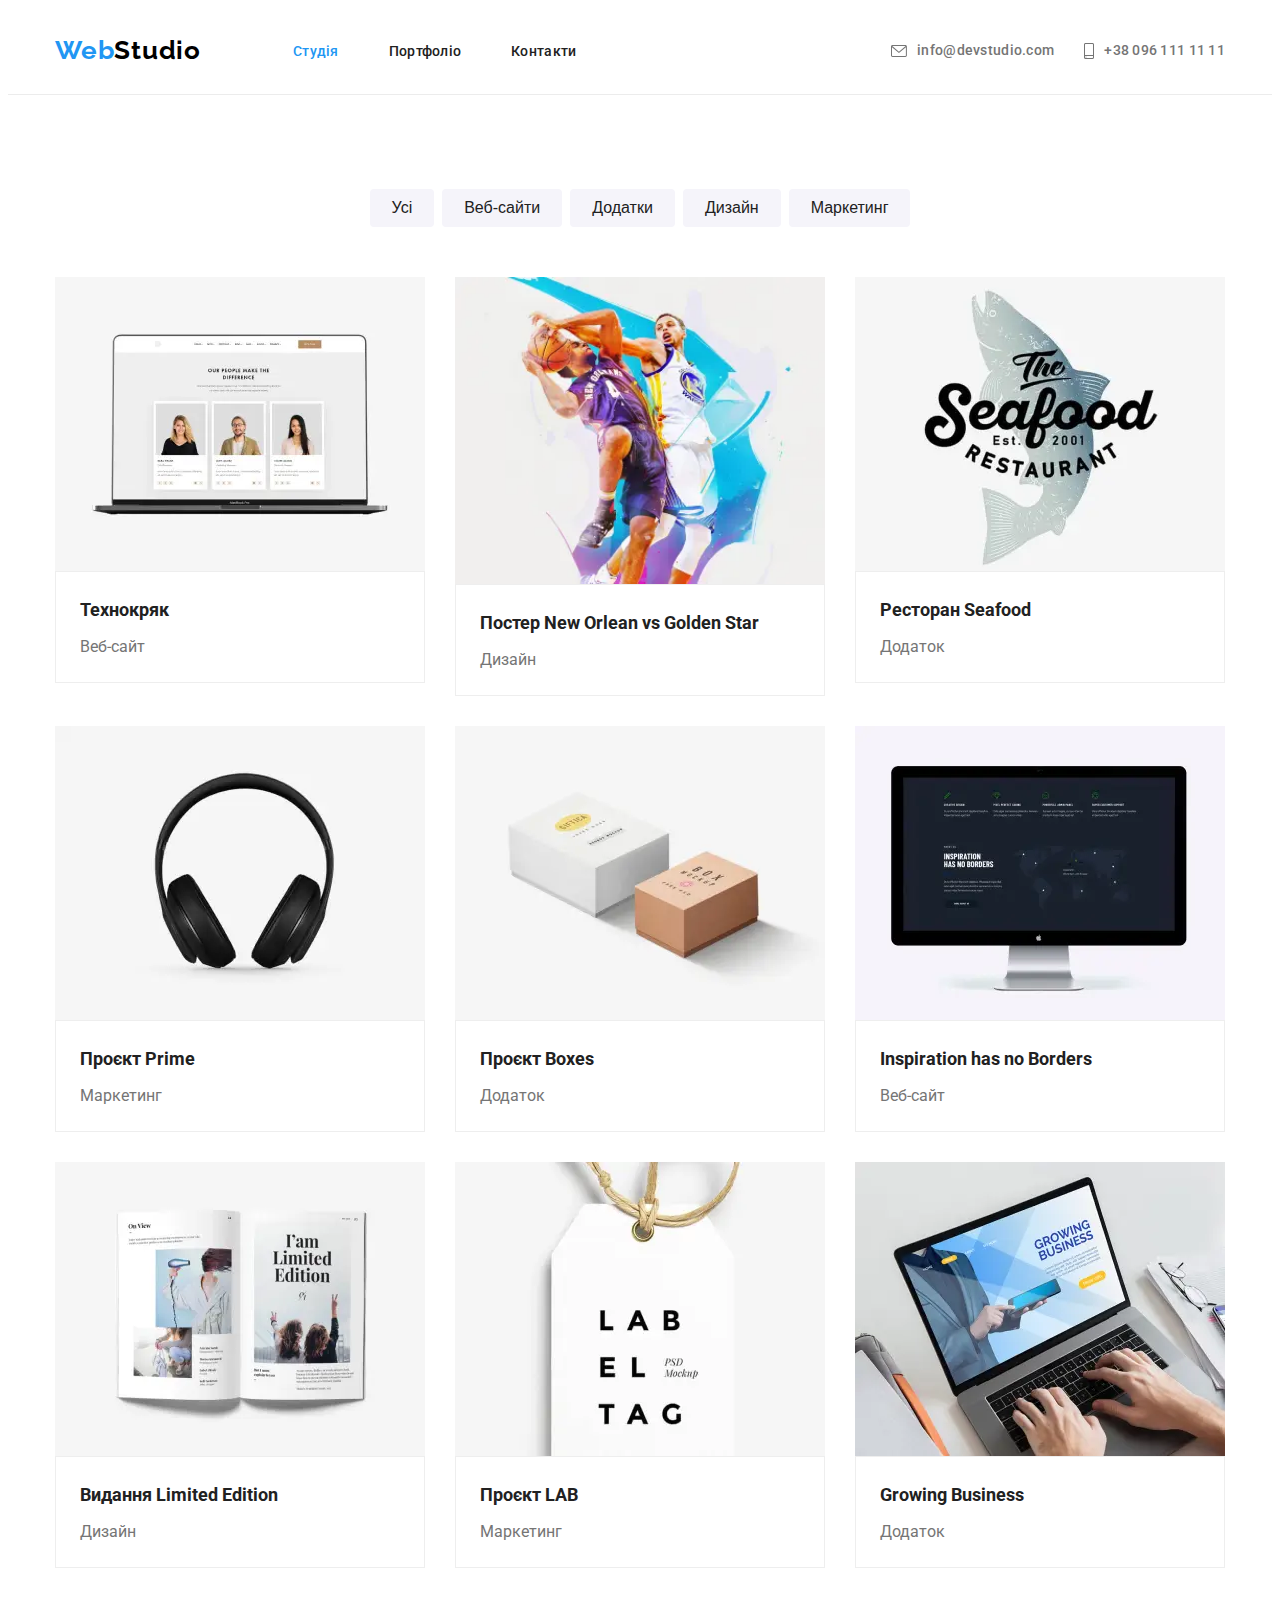
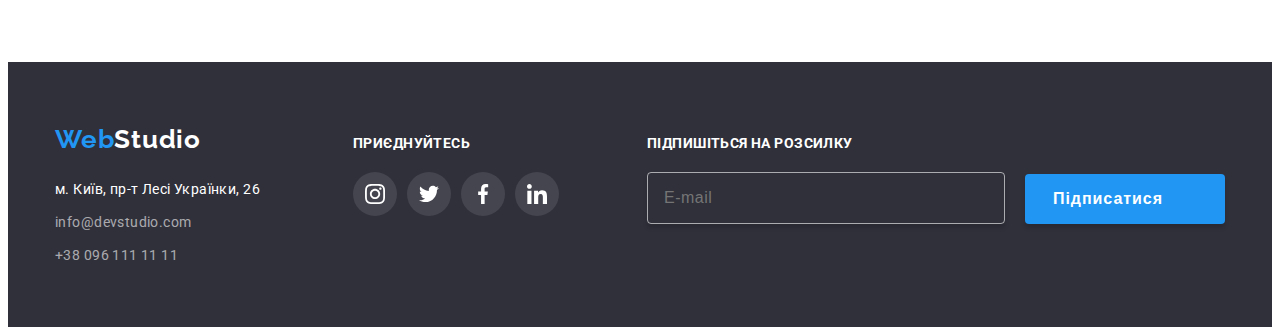
==== commit c8d49477: "finish" ====
--- a/pages/portfolio.html
+++ b/pages/portfolio.html
@@ -59,13 +59,15 @@
           <button type="button" class="menu__btn" modal-header-close><svg class="menu__icon">
             <use href="../images/symbol-defs.svg#icon-dagger"></use>
           </svg></button>
-          <nav class="menu-nav">
+          <div class="nav-box">
+          <nav class="menu__nav">
           <ul class="menu__list">
             <li class="menu__item"><a href="../index.html" class="menu__link activ">Студія</a></li>
             <li class="menu__item"><a href="./portfolio.html" class="menu__link">Портфоліо</a></li>
             <li class="menu__item"><a href="#" class="menu__link">Контакти</a></li>
           </ul>
           </nav>
+          </div>
           <ul class="menu__leest">
             <li class="menu__eetem"><a href="tel:+380961111111" class="menu__lienk">+38 096 111 11 11</a></li>
             <li class="menu__eetem"><a href="mailto:info@devstudio.com" class="menu__leenk">info@devstudio.com</a></li>
@@ -103,7 +105,16 @@
         <ul class="photo__list">
           <li class="photo__link">
             <div class="photo__bax">
-            <img src="../images/tehnokruk.jpg" alt="Ноутбук" class="photo__img" />
+              <picture>
+                <source srcset="../images/dekstop/tehnokruk-dekstop@2x.webp 2x, ../images/dekstop/tehnokruk-dekstop@1x.webp 1x" media="(min-width: 1200px)">
+                <source srcset="../images/tablet/tehnokruk-tablet@2x.webp 2x, ../images/tablet/tehnokruk-tablet@1x.webp 1x" media="(min-width: 768px)">
+                <source srcset="../images/mobile/tehnokruk-mobile@2x.webp 2x, ../images/mobile/tehnokruk-mobile@1x.webp 1x" media="(min-width: 480px)">
+                <img
+                  src="../images/tehnokruk.jpg"
+                  alt="Ноутбук"
+                  class="comand__img"
+                />
+              </picture>
             <div class="overlay">
               <p class="over__text">Ресурс пропонує комплексні пропозиції з різним рівнем функціоналу та сервісів. Все це дозволить відвідувачу отримати вичерпні відомості про компанію чи приватну особу.</p>
             </div>
@@ -115,7 +126,16 @@
           </li>
           <li class="photo__link">
             <div class="photo__bax">
-            <img src="../images/basketball.jpg" alt="Баскетбол" class="photo__img" />
+            <picture>
+                <source src="../images/dekstop/basketball-dekstop@2x.webp 2x, ../images/dekstop/basketball-dekstop@1x.webp 1x" media="(min-width: 1200px)">
+                <source srcset="../images/tablet/basketball-tablet@2x.webp 2x, ../images/tablet/basketball-tablet@1x.webp 1x" media="(min-width: 768px)">
+                <source srcset="../images/mobile/basketball-mobile@2x.webp 2x, ../images/mobile/basketball-mobile@1x.webp 1x" media="(min-width: 480px)">
+                <img
+                  src="../images/basketball.jpg"
+                  alt="Баскетбол"
+                  class="comand__img"
+                />
+              </picture>
              <div class="overlay">
               <p class="over__text">Ресурс пропонує комплексні пропозиції з різним рівнем функціоналу та сервісів. Все це дозволить відвідувачу отримати вичерпні відомості про компанію чи приватну особу.</p>
             </div>
@@ -127,11 +147,16 @@
           </li>
           <li class="photo__link">
             <div class="photo__bax">
-            <img
-              src="../images/restoran_seafood.jpg"
-              alt="Логотип Seafood"
-              class="photo__img"
-            />
+            <picture>
+                <source srcset="../images/dekstop/restoran_seafood-dekstop@2x.webp 2x, ../images/dekstop/restoran_seafood-dekstop@1x.webp 1x" media="(min-width: 1200px)">
+                <source srcset="../images/tablet/restoran_seafood-tablet@2x.webp 2x, ../images/tablet/restoran_seafood-tablet@1x.webp 1x" media="(min-width: 768px)">
+                <source srcset="../images/mobile/restoran_seafood-mobile@2x.webp 2x, ../images/mobile/restoran_seafood-mobile@1x.webp 1x" media="(min-width: 480px)">
+                <img
+                  src="../images/restoran_seafood.jpg"
+                  alt="Ресторан"
+                  class="comand__img"
+                />
+              </picture>
              <div class="overlay">
               <p class="over__text">Ресурс пропонує комплексні пропозиції з різним рівнем функціоналу та сервісів. Все це дозволить відвідувачу отримати вичерпні відомості про компанію чи приватну особу.</p>
             </div>
@@ -143,11 +168,16 @@
           </li>
           <li class="photo__link">
             <div class="photo__bax">
-            <img
+              <picture>
+                <source srcset="../images/dekstop/proekt_prime-dekstop@2x.webp 2x, ../images/dekstop/proekt_prime-dekstop@1x.webp 1x" media="(min-width: 1200px)">
+                <source srcset="../images/tablet/proekt_prime-tablet@2x.webp 2x, ../images/tablet/proekt_prime-tablet@1x.webp 1x" media="(min-width: 768px)">
+                <source srcset="../images/mobile/proekt_prime-mobile@2x.webp 2x, ../images/mobile/proekt_prime-mobile@1x.webp 1x" media="(min-width: 480px)">
+                <img
               src="../images/proekt_prime.jpg"
               alt="Навушники"
               class="photo__img"
             />
+              </picture>
              <div class="overlay">
               <p class="over__text">Ресурс пропонує комплексні пропозиції з різним рівнем функціоналу та сервісів. Все це дозволить відвідувачу отримати вичерпні відомості про компанію чи приватну особу.</p>
             </div>
@@ -159,7 +189,12 @@
           </li>
           <li class="photo__link">
             <div class="photo__bax">
-            <img src="../images/boxes.jpg" alt="Коробки" class="photo__img" />
+                <picture>
+                <source srcset="../images/dekstop/boxes-dekstop@2x.webp 2x, ../images/dekstop/boxes-dekstop@1x.webp 1x" media="(min-width: 1200px)">
+                <source srcset="../images/tablet/boxes-tablet@2x.webp 2x, ../images/tablet/boxes-tablet@1x.webp 1x" media="(min-width: 768px)">
+                <source srcset="../images/mobile/boxes-mobile@2x.webp 2x, ../images/mobile/boxes-mobile@1x.webp 1x" media="(min-width: 480px)">
+                <img src="../images/boxes.jpg" alt="Коробки" class="photo__img" />
+              </picture>
              <div class="overlay">
               <p class="over__text">Ресурс пропонує комплексні пропозиції з різним рівнем функціоналу та сервісів. Все це дозволить відвідувачу отримати вичерпні відомості про компанію чи приватну особу.</p>
             </div>
@@ -171,7 +206,12 @@
           </li>
           <li class="photo__link">
             <div class="photo__bax">
-            <img src="../images/monitor.jpg" alt="Монітор" class="photo__img" />
+                <picture>
+                <source srcset="../images/dekstop/monitor-dekstop@2x.webp 2x, ../images/dekstop/monitor-dekstop@1x.webp 1x" media="(min-width: 1200px)">
+                <source srcset="../images/tablet/monitor-tablet@2x.webp 2x, ../images/tablet/monitor-tablet@1x.webp 1x" media="(min-width: 768px)">
+                <source srcset="../images/mobile/monitor-mobile@2x.webp 2x, ../images/mobile/monitor-mobile@1x.webp 1x" media="(min-width: 480px)">
+                <img src="../images/monitor.jpg" alt="Монітор" class="photo__img" />
+              </picture>
              <div class="overlay">
               <p class="over__text">Ресурс пропонує комплексні пропозиції з різним рівнем функціоналу та сервісів. Все це дозволить відвідувачу отримати вичерпні відомості про компанію чи приватну особу.</p>
             </div>
@@ -183,11 +223,16 @@
           </li>
           <li class="photo__link">
             <div class="photo__bax">
-            <img
-              src="../images/limited_edition.jpg"
-              alt="Книга"
-              class="photo__img"
-            />
+              <picture>
+                <source srcset="../images/dekstop/limited_edition-dekstop@2x.webp 2x, ../images/dekstop/limited_edition-dekstop@1x.webp 1x" media="(min-width: 1200px)">
+                <source srcset="../images/tablet/limited_edition-tablet@2x.webp 2x, ../images/tablet/limited_edition-tablet@1x.webp 1x" media="(min-width: 768px)">
+                <source srcset="../images/mobile/limited_edition-mobile@2x.webp 2x, ../images/mobile/limited_edition-mobile@1x.webp 1x" media="(min-width: 480px)">
+                <img
+                  src="../images/limited_edition.jpg"
+                  alt="Книга"
+                  class="photo__img"
+                />
+              </picture>
              <div class="overlay">
               <p class="over__text">Ресурс пропонує комплексні пропозиції з різним рівнем функціоналу та сервісів. Все це дозволить відвідувачу отримати вичерпні відомості про компанію чи приватну особу.</p>
             </div>
@@ -199,7 +244,12 @@
           </li>
           <li class="photo__link">
             <div class="photo__bax">
-            <img src="../images/proekt_lab.jpg" alt="Label tag" class="photo__img" />
+              <picture>
+                <source srcset="../images/dekstop/proekt_lab-dekstop@2x.webp 2x, ../images/dekstop/proekt_lab-dekstop@1x.webp 1x" media="(min-width: 1200px)">
+                <source srcset="../images/tablet/proekt_lab-tablet@2x.webp 2x, ../images/tablet/proekt_lab-tablet@1x.webp 1x" media="(min-width: 768px)">
+                <source srcset="../images/mobile/proekt_lab-mobile@2x.webp 2x, ../images/mobile/proekt_lab-mobile@1x.webp 1x" media="(min-width: 480px)">
+                <img src="../images/proekt_lab.jpg" alt="Label tag" class="photo__img" />
+              </picture>
              <div class="overlay">
               <p class="over__text">Ресурс пропонує комплексні пропозиції з різним рівнем функціоналу та сервісів. Все це дозволить відвідувачу отримати вичерпні відомості про компанію чи приватну особу.</p>
             </div>
@@ -211,11 +261,16 @@
           </li>
           <li class="photo__link">
             <div class="photo__bax">
-            <img
-              src="../images/growing_business.jpg"
-              alt="Друкуваня клавіатурою"
-              class="photo__img"
-            />
+              <picture>
+                <source srcset="../images/dekstop/growing_business-dekstop@2x.webp 2x, ../images/dekstop/growing_business-dekstop@1x.webp 1x" media="(min-width: 1200px)">
+                <source srcset="../images/tablet/growing_business-tablet@2x.webp 2x, ../images/tablet/growing_business-tablet@1x.webp 1x" media="(min-width: 768px)">
+                <source srcset="../images/mobile/growing_business-mobile@2x.webp 2x, ../images/mobile/growing_business-mobile@1x.webp 1x" media="(min-width: 480px)">
+                <img
+                  src="../images/growing_business.jpg"
+                  alt="Друкуваня клавіатурою"
+                  class="photo__img"
+                />
+              </picture>
              <div class="overlay">
               <p class="over__text">Ресурс пропонує комплексні пропозиції з різним рівнем функціоналу та сервісів. Все це дозволить відвідувачу отримати вичерпні відомості про компанію чи приватну особу.</p>
             </div>
--- a/style/main.min.css
+++ b/style/main.min.css
@@ -1 +1 @@
-body{font-family:"Roboto"}.container{max-width:1200px;padding-right:15px;padding-left:15px;margin:0 auto}@media screen and (min-width: 480px){.container{width:480px}}@media screen and (min-width: 768px){.container{width:768px}}@media screen and (min-width: 1200px){.container{width:1200px}}*,::after,::before{box-sizing:border-box}img{display:block;width:100%;height:auto;max-width:100%}h1,h2,h3,h4,p{margin:0;padding:0}ul{list-style:none;margin:0;padding:0}a{text-decoration:none}button{cursor:pointer;border:none}.footer__web,.header__web,.header__logo{font-family:"Raleway";font-size:26px;font-weight:700;line-height:1.38;letter-spacing:.78px}.nav__link,.header__link{font-size:14px;font-weight:500;line-height:1.14;letter-spacing:.28px}.footer__lab,.footer .foot__title,.affairs__text{font-size:14px;font-weight:700;line-height:1.14;letter-spacing:.42px;text-transform:uppercase}.footer__item,.footer__maps,.advantages__text{font-size:14px;font-weight:400;line-height:1.71;letter-spacing:.42px}.modal .check__btn,.footer__btn,.hero__button{font-size:16px;font-weight:700;line-height:1.87;letter-spacing:.96px}.header{background-color:#fff;padding-top:10px;padding-bottom:10px}@media screen and (min-width: 480px){.header{padding-top:10px;padding-bottom:10px}}@media screen and (min-width: 768px){.header{padding-top:21px;padding-bottom:21px}}@media screen and (min-width: 1200px){.header{padding-top:25px;padding-bottom:25px}}.header__logo{color:#000;width:145px}@media screen and (min-width: 480px){.header__logo{font-size:24px;letter-spacing:.72px}}@media screen and (min-width: 768px){.header__logo{font-size:24px;margin-right:88px;letter-spacing:.72px}}@media screen and (min-width: 1200px){.header__logo{font-size:26px;letter-spacing:.78px;margin-right:93px;letter-spacing:.78px}}.header__web{color:#2196f3}.header__list{display:none;margin-left:auto}@media screen and (min-width: 480px){.header__list{display:none}}@media screen and (min-width: 768px){.header__list{display:flex;gap:10px;flex-direction:column}}@media screen and (min-width: 1200px){.header__list{gap:30px;flex-direction:row}}.header__link{color:#757575;display:flex;align-items:center;justify-content:flex-start;flex-direction:flex-start;gap:10px}@media screen and (min-width: 480px){.header__link{font-size:12px;letter-spacing:.24px}}@media screen and (min-width: 768px){.header__link{font-size:12px;letter-spacing:.24px}}@media screen and (min-width: 1200px){.header__link{font-size:14px;letter-spacing:.28px}}.header__link:last-child{margin-right:0px}.header__link:hover,.header__link:focus{transition-property:color;transition-duration:250ms;transition-timing-function:cubic-bezier(0.4, 0, 0.2, 1);transition-delay:0;color:#2196f3}.header__link:hover .header__icon,.header__link:focus .header__icon{fill:#2196f3;transition-property:fill;transition-duration:250ms;transition-timing-function:cubic-bezier(0.4, 0, 0.2, 1);transition-delay:0}.header__icon{width:10px;height:16px;fill:#757575}.header__icon.head__svg{width:16px;height:12px}.box{display:flex;align-items:center;justify-content:flex-start;flex-direction:flex-start}.nav__list{display:none}@media screen and (min-width: 480px){.nav__list{display:none}}@media screen and (min-width: 768px){.nav__list{display:flex;gap:50px}}.nav__item{position:relative}.nav__link{color:#212121}.nav__link:hover,.nav__link:focus{color:#2196f3;transition-property:color;transition-duration:250ms;transition-timing-function:cubic-bezier(0.4, 0, 0.2, 1);transition-delay:0}.current{color:#2196f3}.current:hover:after,.current:focus:after{content:"";width:100%;height:4px;border-radius:2px;background:#2196f3;position:absolute;top:48px;left:0px;transition-property:background-color;transition-duration:250ms;transition-timing-function:cubic-bezier(0.4, 0, 0.2, 1);transition-delay:0}.header__btn{background:none;border:rgba(0,0,0,0);margin-left:auto}@media screen and (min-width: 768px){.header__btn{display:none}}.header__eacon{width:40px;height:40px;fill:#000}.menu{position:fixed;top:0px;left:0px;width:100vw;height:100vh;background:#fff;box-shadow:0px 4px 8px 0px rgba(0,0,0,.04),0px 2px 4px 0px rgba(0,0,0,.08),0px 1px 3px 0px rgba(0,0,0,.16);opacity:1;padding-top:48px;padding-left:40px;padding-bottom:48px}.is-hidden{pointer-events:none;opacity:0}.menu__btn{border:none;background:rgba(0,0,0,0);position:absolute;top:10px;right:15px}.menu__icon{width:40px;height:40px}.menu__icon:hover{fill:#2196f3}.menu__list{display:flex;flex-direction:column;gap:32px}.menu__link{color:#212121;font-size:40px;font-weight:500;line-height:1.17;letter-spacing:.8px}.menu__link:hover{color:#2196f3}.activ{color:#2196f3}.menu__leest{display:flex;flex-direction:column;gap:32px;margin-top:auto}.menu__lienk{color:#2196f3;font-size:34px;font-weight:500;line-height:1.17;letter-spacing:.68px}.menu__leenk{color:#757575;font-size:24px;font-weight:500;line-height:1.16;letter-spacing:.68px}.menu__least{display:flex;margin-top:64px}.menu__leank{color:#2196f3;font-size:18px;font-weight:500;line-height:1.2;letter-spacing:.36px;border-right:1px solid rgba(33,33,33,.2);padding-right:10px;padding-left:10px}.first{padding-left:0}.last{padding-right:0;border:none}.hero{padding-top:118px;padding-bottom:118px;background-image:linear-gradient(rgba(47, 48, 58, 0.4), rgba(47, 48, 58, 0.4)),url(../images/fons.jpg);background-position:center;background-repeat:no-repeat;background-size:cover;overflow:hidden;text-align:center}@media screen and (min-width: 1200px){.hero{padding-top:200px;padding-bottom:200px}}.hero__title{color:#fff;font-size:26px;font-weight:900;line-height:1.61;letter-spacing:1.56px;text-transform:uppercase;width:100%;margin-bottom:30px;margin-left:auto;margin-right:auto}@media screen and (min-width: 480px){.hero__title{width:360px}}@media screen and (min-width: 1200px){.hero__title{font-size:44px;line-height:1.36;letter-spacing:2.64px;width:696px}}.hero__button{color:#fff;background-color:#2196f3;padding:10px 24px;border:none;border-radius:4px;box-shadow:0px 4px 4px 0px rgba(0,0,0,.15)}@media screen and (min-width: 1200px){.hero__button{padding:10px 32px}}.advantages{background-color:#fff;padding-top:60px;padding-bottom:60px}@media screen and (min-width: 1200px){.advantages{padding-top:94px;padding-bottom:0}}.advantages__list{display:flex;flex-direction:column;gap:30px}@media screen and (min-width: 768px){.advantages__list{flex-direction:row;flex-wrap:wrap}}@media screen and (min-width: 1200px){.advantages__list{flex-wrap:nowrap}}.advantages__item::before{content:"";border-radius:4px;background:#f5f4fa;background-image:url(../images/antenna.png);height:120px;display:block;background-repeat:no-repeat;background-position:center;margin-bottom:30px}@media screen and (min-width: 480px){.advantages__item::before{width:450px}}@media screen and (min-width: 768px){.advantages__item::before{width:354px}}@media screen and (min-width: 1200px){.advantages__item::before{width:270px}}.advantages__item:nth-child(2)::before{background-image:url(../images/clock.png)}.advantages__item:nth-child(3)::before{background-image:url(../images/diagram.png)}.advantages__item:last-child::before{background-image:url(../images/astronaut.png)}.advantages__title{color:#212121;text-align:center;font-size:14px;font-weight:700;line-height:1.14;letter-spacing:.42;margin-bottom:10px}@media screen and (min-width: 768px){.advantages__title{text-align:start}}.advantages__text{color:#757575;width:100%}@media screen and (min-width: 768px){.advantages__text{width:354px}}@media screen and (min-width: 1200px){.advantages__text{width:270px}}.affairs{background-color:#fff;padding-top:94px;padding-bottom:94px;display:none}@media screen and (min-width: 1200px){.affairs{display:flex}}.affairs__list{display:flex;gap:30px}.affairs__item{position:relative}.affairs__title{color:#212121;font-size:36px;font-weight:700;line-height:1.16;text-align:center;margin-bottom:50px}.affairs__img{width:370px}.affairs__box{width:370px;height:70px;display:flex;align-items:center;justify-content:center;flex-direction:flex-start;background:rgba(47,48,58,.8);position:absolute;bottom:0}.affairs__text{color:#fff}.comand{background-color:#f5f4fa;padding-top:60px;padding-bottom:60px;text-align:center}@media screen and (min-width: 1200px){.comand{padding-top:94px;padding-bottom:94px}}.comand__list{display:flex;flex-direction:column;gap:30px}@media screen and (min-width: 768px){.comand__list{flex-direction:row;flex-wrap:wrap}}@media screen and (min-width: 1200px){.comand__list{flex-wrap:nowrap}}.comand__item{flex-basis:100%;border-radius:0px 0px 4px 4px;box-shadow:0px 1px 3px 0px rgba(0,0,0,.12),0px 1px 1px 0px rgba(0,0,0,.14),0px 2px 1px 0px rgba(0,0,0,.2)}@media screen and (min-width: 768px){.comand__item{flex-basis:calc((100% - 30px)/2)}}@media screen and (min-width: 1200px){.comand__item{flex-basis:calc((100% - 90px)/4)}}.comand__box{border-radius:0px 0px 4px 4px;background:#fff;padding-top:30px;padding-bottom:36px}.comand__img{width:100%}.comand__title{color:#212121;text-align:center;font-size:28px;font-weight:700;line-height:1.16;letter-spacing:.84px;margin-bottom:30px}@media screen and (min-width: 1200px){.comand__title{font-size:36px;letter-spacing:1.08px;margin-bottom:50px}}.comand__description{color:#212121;font-size:16px;font-weight:500;line-height:1.18}.comand__text{color:#757575;font-size:16px;font-weight:400;line-height:1.18;margin-top:10px;margin-bottom:16px}.comand__leest{display:flex;align-items:center;justify-content:center;flex-direction:flex-start;gap:10px}.comand__eatem{display:flex;align-items:center;justify-content:center;flex-direction:flex-start;padding:12px}.comand__eatem:hover,.comand__eatem:focus{outline:#2196f3;border-radius:50%;background-color:#2196f3;transition:background-color 250ms cubic-bezier(0.4, 0, 0.2, 1)}.comand__eatem:hover .comand__icon,.comand__eatem:focus .comand__icon{fill:#fff;transition:fill 250ms cubic-bezier(0.4, 0, 0.2, 1);animation:move-box 250ms ease}@keyframes move-box{0%{transform:rotate(0)}100%{transform:rotate(360deg)}}.comand__icon{width:20px;height:20px;fill:#afb1b8}.customers{padding-top:60px;padding-bottom:60px}@media screen and (min-width: 1200px){.customers{padding-top:94px;padding-bottom:94px}}.customers__list{display:flex;align-items:center;justify-content:center;flex-direction:flex-start;gap:30px;position:relative;flex-wrap:wrap}.customers__item{flex-basis:calc((100% - 30px)/2)}@media screen and (min-width: 768px){.customers__item{flex-basis:calc((100% - 120px)/5)}}@media screen and (min-width: 1200px){.customers__item{flex-basis:calc((100% - 150px)/6)}}.customers__title{color:#212121;text-align:center;margin-bottom:30px;font-weight:700;font-size:28px;line-height:1.17;letter-spacing:.84px}@media screen and (min-width: 1200px){.customers__title{font-size:36px;line-height:1.16;letter-spacing:1.08px;margin-bottom:50px}}.customers__link{display:flex;align-items:center;justify-content:center;flex-direction:flex-start;width:100%;height:92px;border-radius:4px;border:1px solid #afb1b8}@media screen and (min-width: 768px){.customers__link{width:226px}}@media screen and (min-width: 1200px){.customers__link{width:170px}}.customers__link:hover,.customers__link:focus{outline:1px solid #2196f3;border:none;transition-property:border-color;transition-duration:250ms;transition-timing-function:cubic-bezier(0.4, 0, 0.2, 1);transition-delay:0}.customers__link:hover .customers__icon,.customers__link:focus .customers__icon{fill:#2196f3;transition-property:fill;transition-duration:250ms;transition-timing-function:cubic-bezier(0.4, 0, 0.2, 1);transition-delay:0}.customers__icon{width:100%;height:60px;fill:#afb1b8}.footer{background-color:#2f303a;padding-top:60px;padding-bottom:60px}.footer__box{display:flex;flex-direction:column}@media screen and (min-width: 1200px){.footer__box{flex-direction:row;text-align:start;align-items:baseline}}.footer .adapt{display:flex;flex-direction:column;justify-content:center;align-items:baseline;gap:60px}@media screen and (min-width: 768px){.footer .adapt{flex-direction:row;gap:165px}}@media screen and (min-width: 1200px){.footer .adapt{justify-content:start;gap:93px;margin-right:auto}}.footer .drop{margin-right:auto;margin-left:auto;text-align:center}@media screen and (min-width: 768px){.footer .drop{margin-left:0;margin-right:0}}@media screen and (min-width: 1200px){.footer .drop{text-align:start;margin-left:0;margin-right:auto}}.footer__logo{color:#fff;font-family:"Raleway";font-size:24px;font-weight:700;line-height:1.37;letter-spacing:.72px}@media screen and (min-width: 1200px){.footer__logo{font-size:26px;letter-spacing:.78px}}.footer__web{color:#2196f3}@media screen and (min-width: 1200px){.footer__web{font-size:26px;letter-spacing:.78px}}.footer__adress{font-style:normal;margin-top:20px}.footer__maps{color:#fff}.footer__list{margin-top:9px}.footer__link{margin-bottom:9px}.footer__link:last-child{margin-bottom:0px}.footer__item{color:rgba(255,255,255,.6);text-align:center}.footer .foot{margin-right:auto;margin-left:auto;text-align:center}@media screen and (min-width: 768px){.footer .foot{margin-right:0;margin-left:0}}@media screen and (min-width: 1200px){.footer .foot{text-align:start}}.footer .foot__title{color:#fff;margin-bottom:20px}.footer .foot__list{display:flex;align-items:center;justify-content:flex-start;flex-direction:flex-start;gap:10px}.footer .foot__item{display:flex;align-items:center;justify-content:center;flex-direction:flex-start;width:44px;height:44px;border-radius:33px;background-color:rgba(255,255,255,.1)}.footer .foot__item:hover,.footer .foot__item:focus{outline:#2196f3;background-color:#2196f3;transition:background-color 250ms cubic-bezier(0.4, 0, 0.2, 1)}.footer .foot__item:hover .foot__icon,.footer .foot__item:focus .foot__icon{animation:move-box 250ms ease}@keyframes move-box{0%{transform:rotate(0)}100%{transform:rotate(360deg)}}.footer .foot__icon{fill:#fff;width:20px;height:20px}.footer__form{display:flex;flex-direction:column;margin-top:60px}@media screen and (min-width: 1200px){.footer__form{flex-direction:row;margin-top:0}}.footer__lab{color:#fff;text-align:center}@media screen and (min-width: 1200px){.footer__lab{text-align:start}}.footer__inp{display:block;width:100%;background-color:rgba(0,0,0,0);color:rgba(255,255,255,.6);font-size:16px;font-weight:400;line-height:1.25;letter-spacing:.48px;padding:15px 16px;border-radius:4px;border:1px solid rgba(255,255,255,.6);box-shadow:0px 4px 4px rgba(0,0,0,.15);outline:none;margin-top:20px;margin-right:auto;margin-left:auto}@media screen and (min-width: 480px){.footer__inp{width:450px}}@media screen and (min-width: 1200px){.footer__inp{width:358px}}.footer__btn{display:flex;align-items:center;justify-content:center;flex-direction:flex-start;background-color:#2196f3;color:#fff;border-radius:4px;box-shadow:0px 4px 4px rgba(0,0,0,.15);height:50px;margin-top:0;width:200px;margin-left:auto;margin-right:auto;margin-top:20px}@media screen and (min-width: 1200px){.footer__btn{margin-right:0;margin-left:20px;margin-top:auto}}.footer__icon{fill:#fff;width:24px;height:24px;margin-left:10px}.backdrop{position:fixed;top:0;left:0;width:100%;height:100%;background-image:linear-gradient(rgba(0, 0, 0, 0.2), rgba(0, 0, 0, 0.2));opacity:1;transition-property:opacity;transition-duration:250ms;transition-timing-function:cubic-bezier(0.4, 0, 0.2, 1);transition-delay:0}.is-hidden{opacity:0;pointer-events:none}.modal{padding:40px;background-color:#fff;position:absolute;top:50%;left:50%;transform:translate(-50%, -50%)}.modal__btn{display:flex;align-items:center;justify-content:center;flex-direction:flex-start;border-radius:50%;background-color:rgba(0,0,0,0);padding:6px;position:absolute;top:14px;right:14px;border:1px solid #eee}.modal__btn:hover,.modal__btn:focus{outline:#eee}.modal__btn:hover .modal__svg,.modal__btn:focus .modal__svg{fill:#2196f3;transition-property:fill;transition-duration:250ms;transition-timing-function:cubic-bezier(0.4, 0, 0.2, 1);transition-delay:0}.modal__svg{width:18px;height:18px}.modal__title{color:#212121;font-size:20px;font-weight:700;line-height:1.5;letter-spacing:.6px;text-align:center;margin-bottom:12px;width:100%;margin-right:auto;margin-left:auto}@media screen and (min-width: 480px){.modal__title{width:370px}}@media screen and (min-width: 1200px){.modal__title{width:448px;line-height:1.15}}.modal__lab{color:#757575;font-size:12px;font-weight:400;line-height:1.16;letter-spacing:.12px;border:none}.modal__inp{display:block;width:100%;height:40px;border-radius:4px;border:1px solid #eee;padding:12px 12px 12px 42px;margin-bottom:10px;margin-top:4px;outline:none}@media screen and (min-width: 480px){.modal__inp{width:370px}}@media screen and (min-width: 1200px){.modal__inp{width:448px}}.modal__inp:hover,.modal__inp:focus{border-color:#2196f3;transition-property:border-color;transition-duration:250ms;transition-timing-function:cubic-bezier(0.4, 0, 0.2, 1);transition-delay:0}.modal__coment{display:block;width:100%;height:120px;border-radius:4px;border-color:#eee;padding:12px 16px;margin-bottom:20px;resize:none;margin-top:4px;outline:none}@media screen and (min-width: 480px){.modal__coment{width:370px}}@media screen and (min-width: 1200px){.modal__coment{width:448px;margin-bottom:25px}}.modal__box{position:relative}.modal__inp:hover+.modal__icon,.modal__inp:focus+.modal__icon{fill:#2196f3;transition-property:fill;transition-duration:250ms;transition-timing-function:cubic-bezier(0.4, 0, 0.2, 1);transition-delay:0}.modal__icon{width:18px;height:18px;top:53%;left:12px;position:absolute}.modal__us{width:18px;height:18px}.modal__chek{width:16px;height:16px;margin-right:8px}.modal .check{display:flex;align-items:center;justify-content:center;flex-direction:flex-start;margin-bottom:30px}@media screen and (min-width: 1200px){.modal .check{margin-bottom:34px}}.modal .check__text{color:#757575;font-size:12px;font-weight:400;line-height:1.16;letter-spacing:.36px;display:flex;flex-wrap:wrap}@media screen and (min-width: 1200px){.modal .check__text{font-size:14px;line-height:1.7px}}.modal .check__link{color:#2196f3;font-size:12px;font-weight:400;line-height:1.16;letter-spacing:.36px;text-decoration-line:underline;margin-left:3px}.modal .check__btn{color:#fff;text-align:center;padding:10px 53px;border-radius:4px;background:#2196f3;box-shadow:0px 4px 4px 0px rgba(0,0,0,.15)}.modal .check__button{text-align:center}.photo{background-color:#fff;padding-top:60px;padding-bottom:60px;border-top:1px solid #ececec}@media screen and (min-width: 1200px){.photo{padding-top:94px;padding-bottom:94px}}.photo__leest{display:flex;align-items:flex-start;justify-content:flex-start;flex-direction:flex-start;gap:8px;margin-bottom:50px;width:100%;flex-wrap:wrap}@media screen and (min-width: 480px){.photo__leest{width:360px}}@media screen and (min-width: 768px){.photo__leest{flex-wrap:nowrap;justify-content:center;width:100%}}.photo__btn{color:#212121;background-color:#f5f4fa;border:0;border-radius:4px;font-size:16px;font-weight:500;line-height:1.62;padding:6px 22px}.photo__btn:hover,.photo__btn:focus{background-color:#2196f3;border:none;outline:rgba(0,0,0,0);border-radius:4px;color:#fff;box-shadow:0px 3px 1px 0px rgba(0,0,0,.1),0px 1px 2px 0px rgba(0,0,0,.08),0px 2px 2px 0px rgba(0,0,0,.12);transition-property:background-color,color,box-shadow;transition-duration:250ms;transition-timing-function:cubic-bezier(0.4, 0, 0.2, 1);transition-delay:0}.photo__list{display:flex;align-items:flex-start;justify-content:flex-start;flex-direction:flex-start;gap:30px;flex-wrap:wrap}.photo__link{flex-basis:calc((100% - 0px)/1)}@media screen and (min-width: 768px){.photo__link{flex-basis:calc((100% - 30px)/2)}}@media screen and (min-width: 1200px){.photo__link{flex-basis:calc((100% - 60px)/3)}}.photo__link:hover,.photo__link:focus{box-shadow:0px 1px 1px 0px rgba(0,0,0,.12),0px 4px 4px 0px rgba(0,0,0,.06),1px 4px 6px 0px rgba(0,0,0,.16);transition-property:box-shadow;transition-duration:250ms;transition-timing-function:cubic-bezier(0.4, 0, 0.2, 1);transition-delay:0}.photo__link:hover .overlay,.photo__link:focus .overlay{opacity:1;transition-property:opacity;transition-duration:250ms;transition-timing-function:cubic-bezier(0.4, 0, 0.2, 1);transition-delay:0}.photo__bax{position:relative;overflow:hidden}.photo__bax:hover .overlay{opacity:1;transform:translate(0);transition-property:transform;transition-duration:250ms;transition-delay:0}.photo__img{width:100%;height:294px}.photo__box{border:1px solid #eee;background-color:#fff;padding:20px 24px}.photo__title{color:#212121;font-size:18px;font-weight:700;line-height:2}.photo__text{color:#757575;font-size:16px;font-weight:400;line-height:1.87;margin-top:4px}.overlay{position:absolute;top:0;left:0;width:100%;height:100%;padding:77px 24px;background:rgba(33,150,243,.9);opacity:0;transition-property:background-color transform;transition-duration:250ms;transition-timing-function:cubic-bezier(0.4, 0, 0.2, 1);transition-delay:0;transform:translatey(370px);overflow:hidden}@media screen and (min-width: 768px){.overlay{padding:49px 24px}}@media screen and (min-width: 1200px){.overlay{padding:63px 24px}}.over__text{color:#fff;font-size:18px;font-weight:400;line-height:1.5;letter-spacing:.54px;width:100%;height:100%;transition-property:color;transition-duration:250ms;transition-timing-function:cubic-bezier(0.4, 0, 0.2, 1);transition-delay:0}/*# sourceMappingURL=main.min.css.map */+body{font-family:"Roboto"}.container{max-width:1200px;padding-right:15px;padding-left:15px;margin:0 auto}@media screen and (min-width: 480px){.container{width:480px}}@media screen and (min-width: 768px){.container{width:768px}}@media screen and (min-width: 1200px){.container{width:1200px}}*,::after,::before{box-sizing:border-box}img{display:block;width:100%;height:auto;max-width:100%}h1,h2,h3,h4,p{margin:0;padding:0}ul{list-style:none;margin:0;padding:0}a{text-decoration:none}button{cursor:pointer;border:none}.footer__web,.header__web,.header__logo{font-family:"Raleway";font-size:26px;font-weight:700;line-height:1.38;letter-spacing:.78px}.nav__link,.header__link{font-size:14px;font-weight:500;line-height:1.14;letter-spacing:.28px}.footer__lab,.footer .foot__title,.affairs__text{font-size:14px;font-weight:700;line-height:1.14;letter-spacing:.42px;text-transform:uppercase}.footer__item,.footer__maps,.advantages__text{font-size:14px;font-weight:400;line-height:1.71;letter-spacing:.42px}.modal .check__btn,.footer__btn,.hero__button{font-size:16px;font-weight:700;line-height:1.87;letter-spacing:.96px}.header{background-color:#fff;padding-top:10px;padding-bottom:10px}@media screen and (min-width: 480px){.header{padding-top:10px;padding-bottom:10px}}@media screen and (min-width: 768px){.header{padding-top:21px;padding-bottom:21px}}@media screen and (min-width: 1200px){.header{padding-top:25px;padding-bottom:25px}}.header__logo{color:#000;width:145px}@media screen and (min-width: 480px){.header__logo{font-size:24px;letter-spacing:.72px}}@media screen and (min-width: 768px){.header__logo{font-size:24px;margin-right:88px;letter-spacing:.72px}}@media screen and (min-width: 1200px){.header__logo{font-size:26px;letter-spacing:.78px;margin-right:93px;letter-spacing:.78px}}.header__web{color:#2196f3}.header__list{display:none;margin-left:auto}@media screen and (min-width: 480px){.header__list{display:none}}@media screen and (min-width: 768px){.header__list{display:flex;gap:10px;flex-direction:column}}@media screen and (min-width: 1200px){.header__list{gap:30px;flex-direction:row}}.header__link{color:#757575;display:flex;align-items:center;justify-content:flex-start;flex-direction:flex-start;gap:10px}@media screen and (min-width: 480px){.header__link{font-size:12px;letter-spacing:.24px}}@media screen and (min-width: 768px){.header__link{font-size:12px;letter-spacing:.24px}}@media screen and (min-width: 1200px){.header__link{font-size:14px;letter-spacing:.28px}}.header__link:last-child{margin-right:0px}.header__link:hover,.header__link:focus{transition-property:color;transition-duration:250ms;transition-timing-function:cubic-bezier(0.4, 0, 0.2, 1);transition-delay:0;color:#2196f3}.header__link:hover .header__icon,.header__link:focus .header__icon{fill:#2196f3;transition-property:fill;transition-duration:250ms;transition-timing-function:cubic-bezier(0.4, 0, 0.2, 1);transition-delay:0}.header__icon{width:10px;height:16px;fill:#757575}.header__icon.head__svg{width:16px;height:12px}.box{display:flex;align-items:center;justify-content:flex-start;flex-direction:flex-start}.nav__list{display:none}@media screen and (min-width: 480px){.nav__list{display:none}}@media screen and (min-width: 768px){.nav__list{display:flex;gap:50px}}.nav__item{position:relative}.nav__link{color:#212121}.nav__link:hover,.nav__link:focus{color:#2196f3;transition-property:color;transition-duration:250ms;transition-timing-function:cubic-bezier(0.4, 0, 0.2, 1);transition-delay:0}.current{color:#2196f3}.current:hover:after,.current:focus:after{content:"";width:100%;height:4px;border-radius:2px;background:#2196f3;position:absolute;top:48px;left:0px;transition-property:background-color;transition-duration:250ms;transition-timing-function:cubic-bezier(0.4, 0, 0.2, 1);transition-delay:0}.header__btn{background:none;border:rgba(0,0,0,0);margin-left:auto}@media screen and (min-width: 768px){.header__btn{display:none}}.header__eacon{width:40px;height:40px;fill:#000}.menu{position:fixed;top:0px;left:0px;width:100vw;height:100vh;background:#fff;box-shadow:0px 4px 8px 0px rgba(0,0,0,.04),0px 2px 4px 0px rgba(0,0,0,.08),0px 1px 3px 0px rgba(0,0,0,.16);opacity:1;padding:48px 40px;z-index:1}.is-hidden{pointer-events:none;opacity:0}.menu__btn{border:none;background:rgba(0,0,0,0);position:absolute;top:10px;right:15px}.menu__icon{width:40px;height:40px}.menu__icon:hover{fill:#2196f3}.menu__list{display:flex;flex-direction:column;gap:32px;margin-bottom:188px}.menu__link{color:#212121;font-size:40px;font-weight:500;line-height:1.17;letter-spacing:.8px}.menu__link:hover{color:#2196f3}.activ{color:#2196f3}.menu__leest{display:flex;flex-direction:column;gap:32px;margin-top:auto}.menu__lienk{color:#2196f3;font-size:34px;font-weight:500;line-height:1.17;letter-spacing:.68px}.menu__leenk{color:#757575;font-size:24px;font-weight:500;line-height:1.16;letter-spacing:.68px}.menu__least{display:flex;margin-top:64px}.menu__leank{color:#2196f3;font-size:18px;font-weight:500;line-height:1.2;letter-spacing:.36px;border-right:1px solid rgba(33,33,33,.2);padding-right:10px;padding-left:10px}.first{padding-left:0}.last{padding-right:0;border:none}.nav-box{margin-bottom:auto}.hero{padding-top:118px;padding-bottom:118px;background-image:linear-gradient(rgba(47, 48, 58, 0.4), rgba(47, 48, 58, 0.4)),url(../../images/mobile/fons-mobile@1x.webp);background-position:center;background-repeat:no-repeat;background-size:cover;overflow:hidden;text-align:center}@media(min-device-pixel-ratio: 2),(-webkit-min-device-pixel-ratio: 2),(min-resolution: 192dpi),(min-resolution: 2dppx){.hero{background-image:linear-gradient(rgba(47, 48, 58, 0.4), rgba(47, 48, 58, 0.4)),url(../../images/mobile/fons-mobile@2x.webp)}}@media screen and (min-width: 768px){.hero{background-image:linear-gradient(rgba(47, 48, 58, 0.4), rgba(47, 48, 58, 0.4)),url(../../images/tablet/fons-table@1x.webp)}}@media screen and (min-width: 768px)and (min-device-pixel-ratio: 2),screen and (min-width: 768px)and (-webkit-min-device-pixel-ratio: 2),screen and (min-width: 768px)and (min-resolution: 192dpi),screen and (min-width: 768px)and (min-resolution: 2dppx){.hero{background-image:linear-gradient(rgba(47, 48, 58, 0.4), rgba(47, 48, 58, 0.4)),url(../../images/tablet/fons-table@2x.webp)}}@media screen and (min-width: 1200px){.hero{padding-top:200px;padding-bottom:200px;background-image:linear-gradient(rgba(47, 48, 58, 0.4), rgba(47, 48, 58, 0.4)),url(../../images/dekstop/fons-dekstop@1x.webp)}}@media screen and (min-width: 1200px)and (min-device-pixel-ratio: 2),screen and (min-width: 1200px)and (-webkit-min-device-pixel-ratio: 2),screen and (min-width: 1200px)and (min-resolution: 192dpi),screen and (min-width: 1200px)and (min-resolution: 2dppx){.hero{background-image:linear-gradient(rgba(47, 48, 58, 0.4), rgba(47, 48, 58, 0.4)),url(../../images/dekstop/fons-dekstop@2x.webp)}}.hero__title{color:#fff;font-size:26px;font-weight:900;line-height:1.61;letter-spacing:1.56px;text-transform:uppercase;width:100%;margin-bottom:30px;margin-left:auto;margin-right:auto}@media screen and (min-width: 480px){.hero__title{width:360px}}@media screen and (min-width: 1200px){.hero__title{font-size:44px;line-height:1.36;letter-spacing:2.64px;width:696px}}.hero__button{color:#fff;background-color:#2196f3;padding:10px 24px;border:none;border-radius:4px;box-shadow:0px 4px 4px 0px rgba(0,0,0,.15)}@media screen and (min-width: 1200px){.hero__button{padding:10px 32px}}.advantages{background-color:#fff;padding-top:60px;padding-bottom:60px}@media screen and (min-width: 1200px){.advantages{padding-top:94px;padding-bottom:0}}.advantages__list{display:flex;flex-direction:column;gap:30px}@media screen and (min-width: 768px){.advantages__list{flex-direction:row;flex-wrap:wrap}}@media screen and (min-width: 1200px){.advantages__list{flex-wrap:nowrap}}.advantages__item::before{content:"";border-radius:4px;background:#f5f4fa;background-image:url(../images/antenna.png);height:120px;display:block;background-repeat:no-repeat;background-position:center;margin-bottom:30px}@media screen and (min-width: 480px){.advantages__item::before{width:450px}}@media screen and (min-width: 768px){.advantages__item::before{width:354px}}@media screen and (min-width: 1200px){.advantages__item::before{width:270px}}.advantages__item:nth-child(2)::before{background-image:url(../images/clock.png)}.advantages__item:nth-child(3)::before{background-image:url(../images/diagram.png)}.advantages__item:last-child::before{background-image:url(../images/astronaut.png)}.advantages__title{color:#212121;text-align:center;font-size:14px;font-weight:700;line-height:1.14;letter-spacing:.42;margin-bottom:10px}@media screen and (min-width: 768px){.advantages__title{text-align:start}}.advantages__text{color:#757575;width:100%}@media screen and (min-width: 768px){.advantages__text{width:354px}}@media screen and (min-width: 1200px){.advantages__text{width:270px}}.affairs{background-color:#fff;padding-top:94px;padding-bottom:94px;display:none}@media screen and (min-width: 1200px){.affairs{display:flex}}.affairs__list{display:flex;gap:30px}.affairs__item{position:relative}.affairs__title{color:#212121;font-size:36px;font-weight:700;line-height:1.16;text-align:center;margin-bottom:50px}.affairs__img{width:370px}.affairs__box{width:370px;height:70px;display:flex;align-items:center;justify-content:center;flex-direction:flex-start;background:rgba(47,48,58,.8);position:absolute;bottom:0}.affairs__text{color:#fff}.comand{background-color:#f5f4fa;padding-top:60px;padding-bottom:60px;text-align:center}@media screen and (min-width: 1200px){.comand{padding-top:94px;padding-bottom:94px}}.comand__list{display:flex;flex-direction:column;gap:30px}@media screen and (min-width: 768px){.comand__list{flex-direction:row;flex-wrap:wrap}}@media screen and (min-width: 1200px){.comand__list{flex-wrap:nowrap}}.comand__item{flex-basis:100%;border-radius:0px 0px 4px 4px;box-shadow:0px 1px 3px 0px rgba(0,0,0,.12),0px 1px 1px 0px rgba(0,0,0,.14),0px 2px 1px 0px rgba(0,0,0,.2)}@media screen and (min-width: 768px){.comand__item{flex-basis:calc((100% - 30px)/2)}}@media screen and (min-width: 1200px){.comand__item{flex-basis:calc((100% - 90px)/4)}}.comand__box{border-radius:0px 0px 4px 4px;background:#fff;padding-top:30px;padding-bottom:36px}.comand__img{width:100%}.comand__title{color:#212121;text-align:center;font-size:28px;font-weight:700;line-height:1.16;letter-spacing:.84px;margin-bottom:30px}@media screen and (min-width: 1200px){.comand__title{font-size:36px;letter-spacing:1.08px;margin-bottom:50px}}.comand__description{color:#212121;font-size:16px;font-weight:500;line-height:1.18}.comand__text{color:#757575;font-size:16px;font-weight:400;line-height:1.18;margin-top:10px;margin-bottom:16px}.comand__leest{display:flex;align-items:center;justify-content:center;flex-direction:flex-start;gap:10px}.comand__eatem{display:flex;align-items:center;justify-content:center;flex-direction:flex-start;padding:12px}.comand__eatem:hover,.comand__eatem:focus{outline:#2196f3;border-radius:50%;background-color:#2196f3;transition:background-color 250ms cubic-bezier(0.4, 0, 0.2, 1)}.comand__eatem:hover .comand__icon,.comand__eatem:focus .comand__icon{fill:#fff;transition:fill 250ms cubic-bezier(0.4, 0, 0.2, 1);animation:move-box 250ms ease}@keyframes move-box{0%{transform:rotate(0)}100%{transform:rotate(360deg)}}.comand__icon{width:20px;height:20px;fill:#afb1b8}.customers{padding-top:60px;padding-bottom:60px}@media screen and (min-width: 1200px){.customers{padding-top:94px;padding-bottom:94px}}.customers__list{display:flex;align-items:center;justify-content:center;flex-direction:flex-start;gap:30px;position:relative;flex-wrap:wrap}.customers__item{flex-basis:calc((100% - 30px)/2)}@media screen and (min-width: 768px){.customers__item{flex-basis:calc((100% - 120px)/5)}}@media screen and (min-width: 1200px){.customers__item{flex-basis:calc((100% - 150px)/6)}}.customers__title{color:#212121;text-align:center;margin-bottom:30px;font-weight:700;font-size:28px;line-height:1.17;letter-spacing:.84px}@media screen and (min-width: 1200px){.customers__title{font-size:36px;line-height:1.16;letter-spacing:1.08px;margin-bottom:50px}}.customers__link{display:flex;align-items:center;justify-content:center;flex-direction:flex-start;width:100%;height:92px;border-radius:4px;border:1px solid #afb1b8}@media screen and (min-width: 768px){.customers__link{width:226px}}@media screen and (min-width: 1200px){.customers__link{width:170px}}.customers__link:hover,.customers__link:focus{outline:1px solid #2196f3;border:none;transition-property:border-color;transition-duration:250ms;transition-timing-function:cubic-bezier(0.4, 0, 0.2, 1);transition-delay:0}.customers__link:hover .customers__icon,.customers__link:focus .customers__icon{fill:#2196f3;transition-property:fill;transition-duration:250ms;transition-timing-function:cubic-bezier(0.4, 0, 0.2, 1);transition-delay:0}.customers__icon{width:100%;height:60px;fill:#afb1b8}.footer{background-color:#2f303a;padding-top:60px;padding-bottom:60px}.footer__box{display:flex;flex-direction:column}@media screen and (min-width: 1200px){.footer__box{flex-direction:row;text-align:start;align-items:baseline}}.footer .adapt{display:flex;flex-direction:column;justify-content:center;align-items:baseline;gap:60px}@media screen and (min-width: 768px){.footer .adapt{flex-direction:row;gap:165px}}@media screen and (min-width: 1200px){.footer .adapt{justify-content:start;gap:93px;margin-right:auto}}.footer .drop{margin-right:auto;margin-left:auto;text-align:center}@media screen and (min-width: 768px){.footer .drop{margin-left:0;margin-right:0}}@media screen and (min-width: 1200px){.footer .drop{text-align:start;margin-left:0;margin-right:auto}}.footer__logo{color:#fff;font-family:"Raleway";font-size:24px;font-weight:700;line-height:1.37;letter-spacing:.72px}@media screen and (min-width: 1200px){.footer__logo{font-size:26px;letter-spacing:.78px}}.footer__web{color:#2196f3}@media screen and (min-width: 1200px){.footer__web{font-size:26px;letter-spacing:.78px}}.footer__adress{font-style:normal;margin-top:20px}.footer__maps{color:#fff}.footer__list{margin-top:9px}.footer__link{margin-bottom:9px}.footer__link:last-child{margin-bottom:0px}.footer__item{color:rgba(255,255,255,.6);text-align:center}.footer .foot{margin-right:auto;margin-left:auto;text-align:center}@media screen and (min-width: 768px){.footer .foot{margin-right:0;margin-left:0}}@media screen and (min-width: 1200px){.footer .foot{text-align:start}}.footer .foot__title{color:#fff;margin-bottom:20px}.footer .foot__list{display:flex;align-items:center;justify-content:flex-start;flex-direction:flex-start;gap:10px}.footer .foot__item{display:flex;align-items:center;justify-content:center;flex-direction:flex-start;width:44px;height:44px;border-radius:33px;background-color:rgba(255,255,255,.1)}.footer .foot__item:hover,.footer .foot__item:focus{outline:#2196f3;background-color:#2196f3;transition:background-color 250ms cubic-bezier(0.4, 0, 0.2, 1)}.footer .foot__item:hover .foot__icon,.footer .foot__item:focus .foot__icon{animation:move-box 250ms ease}@keyframes move-box{0%{transform:rotate(0)}100%{transform:rotate(360deg)}}.footer .foot__icon{fill:#fff;width:20px;height:20px}.footer__form{display:flex;flex-direction:column;margin-top:60px}@media screen and (min-width: 1200px){.footer__form{flex-direction:row;margin-top:0}}.footer__lab{color:#fff;text-align:center}@media screen and (min-width: 1200px){.footer__lab{text-align:start}}.footer__inp{display:block;width:100%;background-color:rgba(0,0,0,0);color:rgba(255,255,255,.6);font-size:16px;font-weight:400;line-height:1.25;letter-spacing:.48px;padding:15px 16px;border-radius:4px;border:1px solid rgba(255,255,255,.6);box-shadow:0px 4px 4px rgba(0,0,0,.15);outline:none;margin-top:20px;margin-right:auto;margin-left:auto}@media screen and (min-width: 480px){.footer__inp{width:450px}}@media screen and (min-width: 1200px){.footer__inp{width:358px}}.footer__btn{display:flex;align-items:center;justify-content:center;flex-direction:flex-start;background-color:#2196f3;color:#fff;border-radius:4px;box-shadow:0px 4px 4px rgba(0,0,0,.15);height:50px;margin-top:0;width:200px;margin-left:auto;margin-right:auto;margin-top:20px}@media screen and (min-width: 1200px){.footer__btn{margin-right:0;margin-left:20px;margin-top:auto}}.footer__icon{fill:#fff;width:24px;height:24px;margin-left:10px}.backdrop{position:fixed;top:0;left:0;width:100%;height:100%;background-image:linear-gradient(rgba(0, 0, 0, 0.2), rgba(0, 0, 0, 0.2));opacity:1;transition-property:opacity;transition-duration:250ms;transition-timing-function:cubic-bezier(0.4, 0, 0.2, 1);transition-delay:0}.is-hidden{opacity:0;pointer-events:none}.modal{padding:40px;background-color:#fff;position:absolute;top:50%;left:50%;transform:translate(-50%, -50%)}.modal__btn{display:flex;align-items:center;justify-content:center;flex-direction:flex-start;border-radius:50%;background-color:rgba(0,0,0,0);padding:6px;position:absolute;top:14px;right:14px;border:1px solid #eee}.modal__btn:hover,.modal__btn:focus{outline:#eee}.modal__btn:hover .modal__svg,.modal__btn:focus .modal__svg{fill:#2196f3;transition-property:fill;transition-duration:250ms;transition-timing-function:cubic-bezier(0.4, 0, 0.2, 1);transition-delay:0}.modal__svg{width:18px;height:18px}.modal__title{color:#212121;font-size:20px;font-weight:700;line-height:1.5;letter-spacing:.6px;text-align:center;margin-bottom:12px;width:100%;margin-right:auto;margin-left:auto}@media screen and (min-width: 480px){.modal__title{width:370px}}@media screen and (min-width: 1200px){.modal__title{width:448px;line-height:1.15}}.modal__lab{color:#757575;font-size:12px;font-weight:400;line-height:1.16;letter-spacing:.12px;border:none}.modal__inp{display:block;width:100%;height:40px;border-radius:4px;border:1px solid #eee;padding:12px 12px 12px 42px;margin-bottom:10px;margin-top:4px;outline:none}@media screen and (min-width: 480px){.modal__inp{width:370px}}@media screen and (min-width: 1200px){.modal__inp{width:448px}}.modal__inp:hover,.modal__inp:focus{border-color:#2196f3;transition-property:border-color;transition-duration:250ms;transition-timing-function:cubic-bezier(0.4, 0, 0.2, 1);transition-delay:0}.modal__coment{display:block;width:100%;height:120px;border-radius:4px;border-color:#eee;padding:12px 16px;margin-bottom:20px;resize:none;margin-top:4px;outline:none}@media screen and (min-width: 480px){.modal__coment{width:370px}}@media screen and (min-width: 1200px){.modal__coment{width:448px;margin-bottom:25px}}.modal__box{position:relative}.modal__inp:hover+.modal__icon,.modal__inp:focus+.modal__icon{fill:#2196f3;transition-property:fill;transition-duration:250ms;transition-timing-function:cubic-bezier(0.4, 0, 0.2, 1);transition-delay:0}.modal__icon{width:18px;height:18px;top:53%;left:12px;position:absolute}.modal__us{width:18px;height:18px}.modal__chek{width:16px;height:16px;margin-right:8px;display:flex;align-items:center}.modal .check{display:flex;align-items:center;justify-content:center;flex-direction:flex-start;margin-bottom:30px}.modal .check__text{color:#757575;font-size:12px;font-weight:400;line-height:1.16;letter-spacing:.36px;display:flex;flex-wrap:wrap}@media screen and (min-width: 768px){.modal .check__text{align-items:center}}@media screen and (min-width: 1200px){.modal .check__text{font-size:14px;line-height:1.7px}}.modal .check__link{color:#2196f3;font-size:12px;font-weight:400;line-height:1.16;letter-spacing:.36px;text-decoration-line:underline;margin-left:3px}.modal .check__btn{color:#fff;text-align:center;padding:10px 53px;border-radius:4px;background:#2196f3;box-shadow:0px 4px 4px 0px rgba(0,0,0,.15)}.modal .check__button{text-align:center}.photo{background-color:#fff;padding-top:60px;padding-bottom:60px;border-top:1px solid #ececec}@media screen and (min-width: 1200px){.photo{padding-top:94px;padding-bottom:94px}}.photo__leest{display:flex;align-items:flex-start;justify-content:flex-start;flex-direction:flex-start;gap:8px;margin-bottom:50px;width:100%;flex-wrap:wrap}@media screen and (min-width: 480px){.photo__leest{width:360px}}@media screen and (min-width: 768px){.photo__leest{flex-wrap:nowrap;justify-content:center;width:100%}}.photo__btn{color:#212121;background-color:#f5f4fa;border:0;border-radius:4px;font-size:16px;font-weight:500;line-height:1.62;padding:6px 22px}.photo__btn:hover,.photo__btn:focus{background-color:#2196f3;border:none;outline:rgba(0,0,0,0);border-radius:4px;color:#fff;box-shadow:0px 3px 1px 0px rgba(0,0,0,.1),0px 1px 2px 0px rgba(0,0,0,.08),0px 2px 2px 0px rgba(0,0,0,.12);transition-property:background-color,color,box-shadow;transition-duration:250ms;transition-timing-function:cubic-bezier(0.4, 0, 0.2, 1);transition-delay:0}.photo__list{display:flex;align-items:flex-start;justify-content:flex-start;flex-direction:flex-start;gap:30px;flex-wrap:wrap}.photo__link{flex-basis:calc((100% - 0px)/1)}@media screen and (min-width: 768px){.photo__link{flex-basis:calc((100% - 30px)/2)}}@media screen and (min-width: 1200px){.photo__link{flex-basis:calc((100% - 60px)/3)}}.photo__link:hover,.photo__link:focus{box-shadow:0px 1px 1px 0px rgba(0,0,0,.12),0px 4px 4px 0px rgba(0,0,0,.06),1px 4px 6px 0px rgba(0,0,0,.16);transition-property:box-shadow;transition-duration:250ms;transition-timing-function:cubic-bezier(0.4, 0, 0.2, 1);transition-delay:0}.photo__link:hover .overlay,.photo__link:focus .overlay{opacity:1;transition-property:opacity;transition-duration:250ms;transition-timing-function:cubic-bezier(0.4, 0, 0.2, 1);transition-delay:0}.photo__bax{position:relative;overflow:hidden}.photo__bax:hover .overlay{opacity:1;transform:translate(0);transition-property:transform;transition-duration:250ms;transition-delay:0}.photo__img{width:100%;height:294px}.photo__box{border:1px solid #eee;background-color:#fff;padding:20px 24px}.photo__title{color:#212121;font-size:18px;font-weight:700;line-height:2}.photo__text{color:#757575;font-size:16px;font-weight:400;line-height:1.87;margin-top:4px}.overlay{position:absolute;top:0;left:0;width:100%;height:100%;padding:77px 24px;background:rgba(33,150,243,.9);opacity:0;transition-property:background-color transform;transition-duration:250ms;transition-timing-function:cubic-bezier(0.4, 0, 0.2, 1);transition-delay:0;transform:translatey(370px);overflow:hidden}@media screen and (min-width: 768px){.overlay{padding:49px 24px}}@media screen and (min-width: 1200px){.overlay{padding:63px 24px}}.over__text{color:#fff;font-size:18px;font-weight:400;line-height:1.5;letter-spacing:.54px;width:100%;height:100%;transition-property:color;transition-duration:250ms;transition-timing-function:cubic-bezier(0.4, 0, 0.2, 1);transition-delay:0}/*# sourceMappingURL=main.min.css.map */